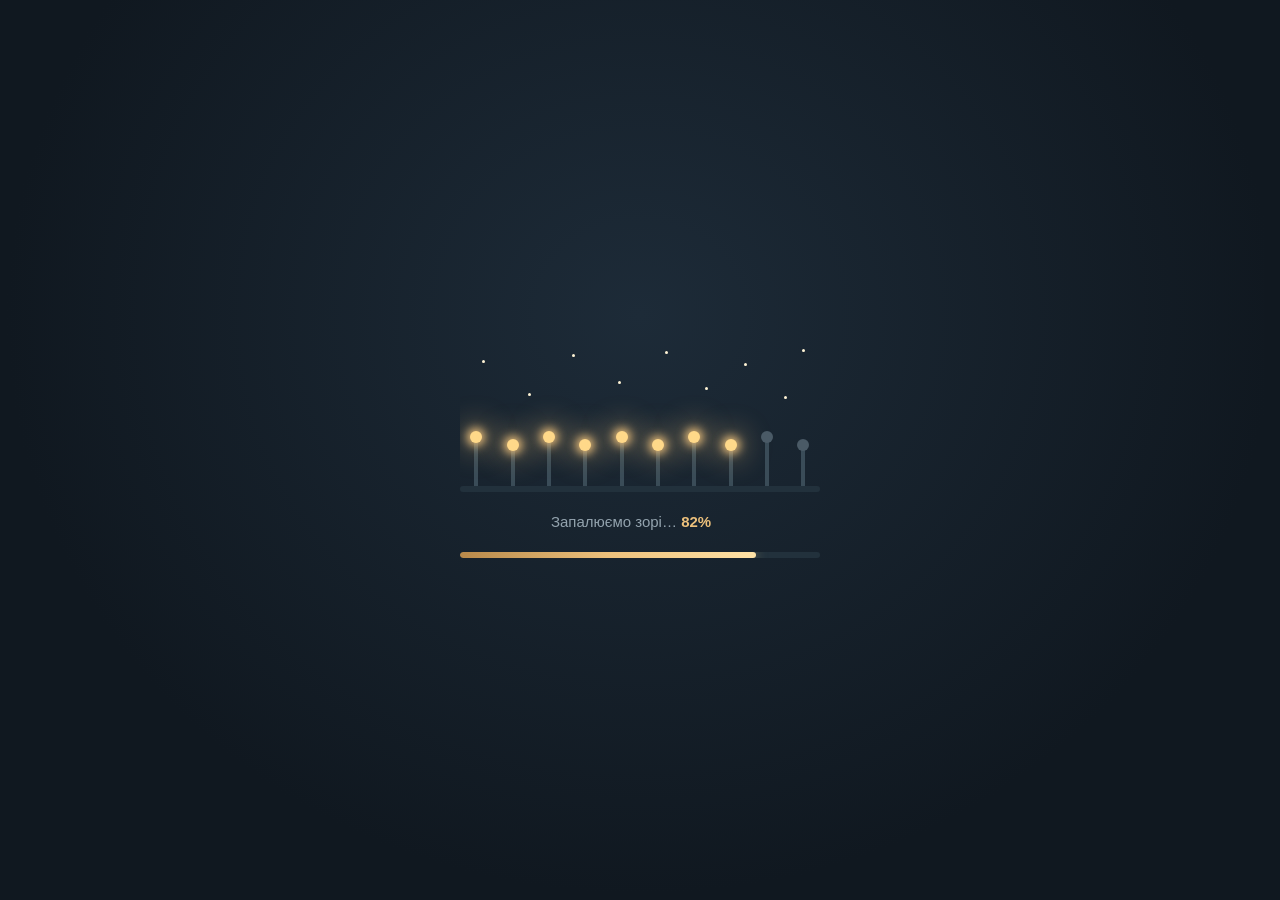
==== index.html @ 2d0e7ed2 "Speed button always works, also with reduced motion Robot steps follow the chosen speed even when th" ====
<!doctype html>
<html lang="uk">
<head>
  <meta charset="utf-8">
  <meta name="viewport" content="width=device-width,initial-scale=1">
  <meta name="theme-color" content="#101820">
  <title>Ліхтарник — запали ніч</title>
  <link rel="icon" href="data:image/svg+xml,%3Csvg xmlns='http://www.w3.org/2000/svg' viewBox='0 0 32 32'%3E%3Cpath fill='%23edc17c' d='M16 2l3.2 10.8L30 16l-10.8 3.2L16 30l-3.2-10.8L2 16l10.8-3.2z'/%3E%3C/svg%3E">
  <!-- Apply the saved day/night theme before anything paints. -->
  <script>try{if(localStorage.getItem('lamplighter-theme')==='light')document.documentElement.setAttribute('data-theme','light')}catch(e){}</script>
  <link rel="stylesheet" href="style.css?v0.7">
  <link rel="stylesheet" href="home.css?v0.7">
  <link rel="stylesheet" href="blocks.css?v0.7">
  <link rel="stylesheet" href="game.css?v0.7">
  <!-- Versioned module URLs so browsers and the CDN never mix old and new modules. Keep the version in sync with the tags above. -->
  <script type="importmap">
  {
    "imports": {
      "./game-hints.js": "./game-hints.js?v0.7",
      "./hint-data.mjs": "./hint-data.mjs?v0.7",
      "./home.js": "./home.js?v0.7",
      "./i18n.mjs": "./i18n.mjs?v0.7",
      "./logic-run.mjs": "./logic-run.mjs?v0.7",
      "./logic-validate.mjs": "./logic-validate.mjs?v0.7",
      "./logic-world.mjs": "./logic-world.mjs?v0.7",
      "./logic.mjs": "./logic.mjs?v0.7",
      "./music.js": "./music.js?v0.7",
      "./program-blocks.js": "./program-blocks.js?v0.7",
      "./program-dnd.js": "./program-dnd.js?v0.7",
      "./program-icons.js": "./program-icons.js?v0.7",
      "./program-python.mjs": "./program-python.mjs?v0.7",
      "./program.js": "./program.js?v0.7",
      "./runner.js": "./runner.js?v0.7",
      "./scene.js": "./scene.js?v0.7"
    }
  }
  </script>
  <!-- Fetch every module at once instead of discovering them one import at a time. -->
  <link rel="modulepreload" href="app.js?v0.7">
  <link rel="modulepreload" href="game-hints.js?v0.7">
  <link rel="modulepreload" href="hint-data.mjs?v0.7">
  <link rel="modulepreload" href="home.js?v0.7">
  <link rel="modulepreload" href="i18n.mjs?v0.7">
  <link rel="modulepreload" href="logic-run.mjs?v0.7">
  <link rel="modulepreload" href="logic-validate.mjs?v0.7">
  <link rel="modulepreload" href="logic-world.mjs?v0.7">
  <link rel="modulepreload" href="logic.mjs?v0.7">
  <link rel="modulepreload" href="music.js?v0.7">
  <link rel="modulepreload" href="program-blocks.js?v0.7">
  <link rel="modulepreload" href="program-dnd.js?v0.7">
  <link rel="modulepreload" href="program-icons.js?v0.7">
  <link rel="modulepreload" href="program-python.mjs?v0.7">
  <link rel="modulepreload" href="program.js?v0.7">
  <link rel="modulepreload" href="runner.js?v0.7">
  <link rel="modulepreload" href="scene.js?v0.7">
  <link rel="modulepreload" href="vendor/three.module.js">
  <link rel="modulepreload" href="vendor/three.core.js">
</head>
<body>
  <header>
    <a class="brand" href="./"><span class="brand-icon">✧</span> ліхтарник</a>
    <span class="header-note">МАЛЕНЬКІ КРОКИ. ТЕПЛЕ СВІТЛО.</span>
    <div class="header-audio">
      <button id="reset-progress" class="quiet btn-reset-progress" aria-label="Скинути прогрес гри" title="Скинути весь прогрес проходження гри"><span class="btn-icon" aria-hidden="true">↺</span> <span class="btn-label">Скинути прогрес</span></button>
      <div id="lang-switcher" class="lang-switcher" role="group" aria-label="Мова / Language">
        <button type="button" id="lang-uk" class="lang-btn active" data-lang="uk" aria-pressed="true" title="Українська мова">UA</button>
        <button type="button" id="lang-en" class="lang-btn" data-lang="en" aria-pressed="false" title="English language">EN</button>
      </div>
      <button id="theme" class="quiet" aria-label="Тема оформлення"><span class="btn-icon" aria-hidden="true">🌙</span> <span class="btn-label">Тема: Ніч</span></button>
      <div id="site-zoom-control" class="site-zoom-control header-zoom-control" role="group" aria-label="Масштаб усього сайту" title="Масштаб сайту">
        <button type="button" id="site-zoom-out" class="site-zoom-btn" aria-label="Зменшити масштаб сайту" title="Зменшити масштаб сайту (−10%)">−</button>
        <span id="site-zoom-val" class="site-zoom-val" title="Клікніть, щоб скинути до 100%">100%</span>
        <button type="button" id="site-zoom-in" class="site-zoom-btn" aria-label="Збільшити масштаб сайту" title="Збільшити масштаб сайту (+10%)">+</button>
        <button type="button" id="site-zoom-reset" class="site-zoom-reset" aria-label="Скинути масштаб" title="Скинути масштаб до 100%" style="display:none">↺</button>
      </div>
      <button id="sound" class="quiet" aria-pressed="true" aria-label="🔊 Звуки: увімк."><span class="btn-icon" aria-hidden="true">🔊</span> <span class="btn-label">Звуки: увімк.</span></button>
      <button id="music" class="quiet" aria-pressed="true" aria-label="♫ Музика: увімк."><span class="btn-icon" aria-hidden="true">♫</span> <span class="btn-label">Музика: увімк.</span></button>
      <button id="fullscreen" class="quiet" aria-label="Повний екран" title="Увімкнути повний екран"><span class="btn-icon" aria-hidden="true">⛶</span> <span class="btn-label">Повний екран</span></button>
    </div>
  </header>

  <main id="app"></main>

  <footer>Ніч чекає на твою програму.</footer>

  <!-- Loading screen: night lights the lamps one by one, day switches them off as the sun rises. -->
  <div id="boot" class="boot" role="progressbar" aria-valuemin="0" aria-valuemax="100" aria-valuenow="0" aria-label="Завантаження">
    <div class="boot-scene" aria-hidden="true">
      <div class="boot-stars"><i></i><i></i><i></i><i></i><i></i><i></i><i></i><i></i><i></i></div>
      <div class="boot-sun"></div>
      <div class="boot-lamps"><i></i><i></i><i></i><i></i><i></i><i></i><i></i><i></i><i></i><i></i></div>
      <div class="boot-ground"></div>
    </div>
    <p class="boot-text"><span class="boot-label">Запалюємо зорі…</span> <b class="boot-percent">0%</b></p>
    <div class="boot-bar" aria-hidden="true"><i></i></div>
    <div class="boot-error" hidden>
      <p class="boot-error-text"></p>
      <button type="button" class="primary boot-retry"></button>
    </div>
  </div>
  <script>
  (function () {
    var boot = document.getElementById('boot');
    var root = document.documentElement;
    var lang = 'uk';
    try { if (localStorage.getItem('lamplighter-lang') === 'en') lang = 'en'; } catch (e) {}
    var day = root.getAttribute('data-theme') === 'light';
    var text = {
      uk: { night: 'Запалюємо зорі…', day: 'Гасимо зайві ліхтарі…', slow: 'Ще трохи, повільний інтернет…',
            error: 'Не вдалося завантажити гру. Онови сторінку.', retry: 'Оновити сторінку' },
      en: { night: 'Lighting the stars…', day: 'Switching off spare lamps…', slow: 'Almost there, slow connection…',
            error: 'The game failed to load. Please reload the page.', retry: 'Reload page' }
    }[lang];
    var label = boot.querySelector('.boot-label');
    var percent = boot.querySelector('.boot-percent');
    var lamps = boot.querySelectorAll('.boot-lamps i');
    label.textContent = day ? text.day : text.night;
    boot.setAttribute('aria-label', label.textContent);

    // Progress = finished files / expected files. The game reports extra level files and the end.
    var expected = 28, loaded = 0, finished = false, failed = false, shown = 0, started = performance.now();
    try {
      new PerformanceObserver(function (list) { loaded += list.getEntries().length; })
        .observe({ type: 'resource', buffered: true });
    } catch (e) {}

    function fail() {
      if (finished || failed) return;
      failed = true;
      boot.classList.add('boot-failed');
      boot.querySelector('.boot-error-text').textContent = text.error;
      var retry = boot.querySelector('.boot-retry');
      retry.textContent = text.retry;
      retry.onclick = function () { location.reload(); };
      boot.querySelector('.boot-error').hidden = false;
    }
    // A broken or stale module throws before the game can report anything (third-party scripts are ignored).
    window.addEventListener('error', function (e) {
      if (!finished && e.filename && e.filename.indexOf(location.origin) === 0) setTimeout(fail, 300);
    });

    function frame() {
      var target = finished ? 100 : Math.min(95, loaded / expected * 100);
      shown += (target - shown) * (finished ? 0.25 : 0.08);
      if (target - shown < 0.5) shown = target;
      var p = Math.round(shown);
      percent.textContent = p + '%';
      boot.setAttribute('aria-valuenow', p);
      boot.style.setProperty('--p', (shown / 100).toFixed(3));
      for (var i = 0; i < lamps.length; i++) lamps[i].classList.toggle('on', shown >= (i + 1) * 10 - 5);
      if (!finished && !failed && performance.now() - started > 12000) label.textContent = text.slow;
      if (failed) return;
      if (finished && shown >= 100) {
        boot.classList.add('boot-done');
        setTimeout(function () { boot.remove(); }, 450);
        return;
      }
      requestAnimationFrame(frame);
    }
    requestAnimationFrame(frame);

    window.lamplighterBoot = {
      expect: function (files) { expected = Math.max(expected, loaded + files); },
      done: function () { if (!failed) finished = true; }
    };
  })();
  </script>
  <script type="module" src="app.js?v0.7"></script>
</body>
</html>
---- style.css ----
:root{font-family:Inter,"Segoe UI",Arial,sans-serif;color:#e9e9df;background:#101820;font-synthesis:none;color-scheme:dark;--muted:#93a3ae;--gold:#edc17c;--line:#2a3843;--panel:#18232d}html{scrollbar-gutter:stable}*{box-sizing:border-box}body{margin:0;min-height:100vh;display:flex;flex-direction:column}button,input,select,textarea{font:inherit}button,a,input,select,textarea{touch-action:manipulation}button{cursor:pointer}a{color:inherit;text-decoration:none}button{color:inherit;border:1px solid var(--line);background:#21303a;padding:11px 15px;border-radius:9px;font-size:13px}button:hover{background:#30414b}button:disabled{opacity:.4;cursor:default}button:focus-visible,a:focus-visible,input:focus-visible,select:focus-visible,textarea:focus-visible{outline:2px solid var(--gold);outline-offset:3px}header{width:100%;max-width:1440px;margin:0 auto;padding:24px 40px;display:flex;align-items:center;gap:24px;box-sizing:border-box}.brand{font-size:24px;font-weight:700;letter-spacing:-1px}.brand-icon{color:var(--gold);font-size:31px;margin-right:7px}.header-note{font-size:9px;letter-spacing:2px;color:var(--muted);margin-left:auto}.quiet{background:transparent;color:var(--muted)}main{flex:1;width:100%;max-width:1360px;margin:14px auto;padding:0 24px;box-sizing:border-box}footer{margin-top:auto;color:#687d8b;text-align:center;font-size:11px;padding:28px}h1,h2,h3,p{margin-top:0}h1{font-size:52px;line-height:1.08;letter-spacing:-2px;font-weight:650}h2{font-size:27px;letter-spacing:-.7px}h3{font-size:18px}p{line-height:1.65;color:var(--muted);font-size:14px}.eyebrow{font-size:10px;letter-spacing:2.5px;color:var(--gold);font-weight:650}.hero{display:grid;grid-template-columns:1fr 1fr;min-height:340px;align-items:center;border:1px solid var(--line);border-radius:20px;overflow:hidden;background:radial-gradient(ellipse at 80% 50%,#26343a,#15212b 65%);margin-bottom:36px}.hero-copy{padding:42px}.hero h1{margin:19px 0}.hero p{max-width:390px;margin:0}.hero-art{height:340px;position:relative}.section-top{display:flex;align-items:center;justify-content:space-between;gap:16px;margin:24px 0 18px}.section-top h2{margin:0}.section-top span{font-size:12px;color:var(--muted)}.level-grid{display:grid;grid-template-columns:repeat(3,1fr);gap:18px}.level-card{background:var(--panel);border:1px solid var(--line);border-radius:15px;overflow:hidden;transition:transform .2s,border-color .2s}.level-card:hover{transform:translateY(-3px);border-color:#a88d63}.card-art{height:145px;display:flex;align-items:center;justify-content:center;background:radial-gradient(ellipse,#31413e,#1b2931);position:relative}.mini-map{display:grid;gap:4px;transform:rotateX(48deg) rotateZ(-38deg);width:105px;height:105px}.mini-cell{background:#51656b;border-radius:2px;border-bottom:3px solid #30434b}.mini-cell.lamp{background:#e6bc72;box-shadow:0 0 15px #e6bc7266}.mini-cell.tree{background:#264d41}.mini-cell.hole{opacity:0}.badge{position:absolute;top:14px;left:16px;font-size:10px;color:#d4bd91;letter-spacing:1px}.completed{position:absolute;right:14px;top:14px;font-size:10px;color:#a3d2ac}.card-body{padding:22px}.card-body h3{margin-bottom:8px}.card-body p{font-size:12px;min-height:40px}.card-bottom{display:flex;justify-content:space-between;align-items:center;color:var(--gold);font-size:12px}.card-bottom span:first-child{color:var(--muted);font-size:10px}.game-top{display:flex;justify-content:space-between;align-items:center;margin:8px 0 20px;gap:12px}.back{color:var(--muted);font-size:13px}.game-layout{display:grid;grid-template-columns:minmax(0,1fr) 350px;gap:18px}.world{border:1px solid var(--line);border-radius:18px;overflow:hidden;background:#14212b;min-width:0;display:flex;flex-direction:column}.world-heading{padding:27px 30px 0}.world-heading h2{margin:10px 0}.world-heading p{margin-bottom:0}.scene{min-height:440px;position:relative;flex:1}.scene canvas,.hero-art canvas{display:block;width:100%;height:100%;position:absolute;inset:0}.world-bottom{display:flex;align-items:center;justify-content:space-between;gap:12px;padding:18px 27px;font-size:12px;color:var(--muted)}.lamp-count{color:var(--gold)}aside,.panel{border:1px solid var(--line);border-radius:18px;background:var(--panel);padding:24px}.section-label{display:flex;justify-content:space-between;align-items:center;font-size:14px;font-weight:600}.help{font-size:11px;margin:8px 0 15px}.palette{display:grid;grid-template-columns:1fr 1fr;gap:7px;margin-bottom:25px}.command{display:flex;align-items:center;gap:8px;padding:10px 9px;text-align:left;background:#23343e;font-size:11px}.command .icon{font-size:20px;color:var(--gold);width:20px;text-align:center}.count{font-size:11px;font-weight:400;color:var(--muted)}.program{min-height:170px;max-height:400px;overflow:auto;border:1px dashed #46535a;border-radius:10px;padding:9px;background:#121d26;margin-top:12px}.program:empty:before,.loop-body:empty:before{content:'Перетягни команду сюди';display:block;text-align:center;font-size:11px;color:#788e9d;padding:35px 4px}.block{border:1px solid #38505a;border-radius:7px;background:#243640;margin:5px 0;padding:7px;font-size:12px}.block-head{display:flex;align-items:center;gap:8px;cursor:grab}.block-head>span:first-child{color:var(--gold);font-size:18px}.block-head .block-remove{margin-left:auto;background:transparent;border:0;padding:0 4px;font-size:18px;color:#9aaeb8}.block select{width:51px;padding:3px}.block.active{border-color:var(--gold);box-shadow:0 0 0 1px var(--gold)}.loop{background:#2f3040;border-color:#57516a}.loop-body{min-height:65px;margin:8px 0 0 10px;padding:4px 6px;border-left:2px solid #9480b2}.loop-body.selected{background:#414151;outline:1px dashed #9480b2}.loop-hint{font-size:10px;color:#b5a7ca;display:block;padding-top:7px;cursor:pointer}.controls{display:flex;gap:8px;margin-top:18px}.primary{background:var(--gold);border-color:var(--gold);color:#292821;font-weight:650}.primary:hover{background:#f6d69d}#run{flex:1}.status{padding:12px 0 0;font-size:12px;min-height:55px;margin:0}.status.error{color:#efa29a}.status.success{color:#b1d9a0}.win{padding:18px;border:1px solid #6e8b5b;border-radius:10px;background:#26372f;margin-top:15px}.win p{color:#c4dab7;margin:0 0 12px}.rules{margin-top:16px;color:var(--muted);font-size:11px;line-height:1.8}.rules summary{cursor:pointer;color:#c6d2d8}.loading{padding:60px;text-align:center}.admin-layout{display:grid;grid-template-columns:300px 1fr;gap:18px}.admin-title{margin-bottom:24px}.admin-title h1{font-size:32px;margin-bottom:8px}.admin-fields{display:flex;flex-direction:column;gap:14px}.field{display:flex;flex-direction:column;gap:7px;font-size:12px;color:#aebbc4}input,select,textarea{background:#111d26;border:1px solid #3a4c58;border-radius:7px;padding:9px;color:#e4e8e7;min-width:0}textarea{resize:vertical;min-height:65px}.two-fields{display:grid;grid-template-columns:1fr 1fr;gap:10px}.check-list{display:grid;gap:9px;margin-top:8px}.check-list label{font-size:12px;color:#c1ccd2;display:flex;align-items:center;gap:8px}input[type=checkbox]{accent-color:#edc17c}.toolbar{display:flex;gap:7px;flex-wrap:wrap;margin-bottom:16px}.toolbar button.selected{border-color:var(--gold);background:#4a4236;color:#ffe1a7}.edit-grid{display:grid;gap:5px;max-width:580px;margin:20px auto;user-select:none;touch-action:none}.edit-cell{padding:0;aspect-ratio:1;min-width:0;border-radius:6px;border:1px solid #566b78;background:#304754;display:flex;flex-direction:column;align-items:center;justify-content:center;gap:2px;font-size:clamp(10px,2vw,18px)}.edit-cell small{font-size:10px;color:#a5b8c3}.edit-cell.hole{background:#101922;border:1px dashed #34424c;color:#52636e}.editor-main{min-width:0}.editor-main .scene{height:490px;min-height:300px}.admin-actions{display:flex;gap:8px;flex-wrap:wrap;margin-top:20px}.notice{font-size:12px;padding:12px 16px;background:#24343f;border-radius:9px;color:#bed0dc;margin-bottom:20px}.dirty{color:var(--gold);font-size:11px}.editor-legend{font-size:11px;line-height:1.8;color:var(--muted)}[hidden]{display:none!important}@media(min-width:1500px){.scene{min-height:540px}}@media(max-width:1000px){.game-layout{grid-template-columns:minmax(0,1fr) 310px}.hero h1{font-size:42px}.level-grid{grid-template-columns:repeat(2,1fr)}.header-note{display:none}}@media(max-width:740px){header{padding:20px;gap:10px}.brand{font-size:20px}main{padding:0 14px}.hero{grid-template-columns:1fr}.hero-copy{padding:28px}.hero h1{font-size:38px}.hero-art{height:240px}.game-layout,.admin-layout{grid-template-columns:1fr}.scene{min-height:340px}.world-heading{padding:22px 22px 0}.level-grid{grid-template-columns:1fr 1fr;gap:10px}.card-body{padding:15px}.card-art{height:125px}.card-body h3{font-size:16px}.card-body p{min-height:65px}.admin-layout>.panel{order:0}.program{max-height:none}.game-top{flex-wrap:wrap}.editor-main .scene{height:340px}.header-note{display:none}}@media(prefers-reduced-motion:reduce){*{scroll-behavior:auto!important;transition:none!important}}

/* Game: scene above a horizontal command workbench. */
.game-layout{grid-template-columns:minmax(0,1fr);gap:16px}.game-layout .world-heading{padding:20px 26px 0}.game-layout .world-heading h2{margin:7px 0}.game-layout .scene{min-height:280px;height:clamp(280px,38vh,430px);flex:none}.game-layout .world-bottom{padding:12px 26px}.program-panel{min-width:0;padding:22px 26px}.program-panel .palette{display:flex;gap:9px;overflow-x:auto;padding:3px 2px 12px;margin:0 0 15px}.program-panel .command{flex:0 0 auto;padding:12px 15px;gap:10px;min-height:48px;cursor:grab;font-size:12px;border-color:#3b505c;border-bottom-width:3px}.program-panel .command:active{cursor:grabbing}.command-grip{color:#718996;font-size:17px;margin-left:8px}.program-panel .program{display:flex;flex-wrap:wrap;align-content:flex-start;align-items:flex-start;gap:10px;padding:16px;min-height:125px;max-height:none;overflow:visible;border:1px dashed #4b6371;background:linear-gradient(135deg,#111e28,#16242d);transition:border-color .15s,background .15s}.program-panel .program:empty:before{content:'＋ Перетягни сюди першу команду';width:100%;padding:31px 5px;color:#819bab;font-size:12px}.program-panel .block{flex:0 0 auto;margin:0;min-width:145px;max-width:100%;padding:11px;border-radius:9px;box-shadow:0 3px 0 #0d1921;border-color:#415d6a}.program-panel .block-head{gap:10px;min-height:25px;white-space:nowrap}.block-number{font-size:9px;color:#829aa6;margin-left:6px}.program-panel .block-head .block-remove{margin-left:auto;width:20px}.program-panel .loop{min-width:100%;width:fit-content;max-width:none;flex:0 1 auto;padding:12px;background:#292d3d;border-color:#655d82}.program-panel .loop>.block-head{gap:9px}.program-panel .loop>.block-head select{margin-left:auto}.program-panel .loop-body{display:flex;flex-wrap:wrap;align-items:flex-start;align-content:flex-start;gap:8px;margin:10px 0 0;padding:12px;min-height:84px;min-width:calc(100% - 10px);width:fit-content;max-width:none;border:1px dashed #70628c;border-radius:8px;background:#171f2d}.program-panel .loop-body:empty:before{width:100%;padding:19px 10px;content:'＋ Команди всередині циклу';color:#aaa0bd}.program-panel .loop-body .block{min-width:130px;font-size:11px;padding:8px}.program-panel .loop-hint{padding:8px 0 0;font-size:10px;border:0}.program-panel .controls{justify-content:flex-end;margin-top:12px}.program-panel #run{flex:0 1 180px}.program-panel .status{min-height:36px}.program-panel .rules{margin-top:8px}.drag-source{opacity:.35!important}.program.receiving{border-color:#cba46a;background:#1e2c31}.program.receiving::after,.program.receiving:not(:empty)::after{display:none!important}.program-panel .drop-target{border-color:#f0c77e;box-shadow:inset 0 0 0 1px #edc17c33}.insertion-preview{display:flex;flex:0 0 auto;align-items:center;gap:10px;min-width:165px;max-width:100%;min-height:42px;height:42px;padding:9px 13px;background:#edc17c18;border:2px dashed #edc17c;border-radius:9px;color:#f4d49f;pointer-events:none;box-shadow:0 0 18px #edc17c0c;font-size:12px;box-sizing:border-box}.insertion-preview small{display:block;font-size:9px;color:#bfa77f;margin-top:3px}.preview-icon{font-size:22px}.insertion-preview.loop-preview{min-width:250px;min-height:42px;height:42px;border-color:#b4a1d8;background:#b4a1d818;color:#d3c3f0}.program-panel .block.active{border-color:var(--gold);box-shadow:0 0 0 2px #edc17c55,0 3px 0 #0d1921}@media(max-width:740px){.program-panel{padding:17px}.program-panel .palette{margin-bottom:12px}.program-panel .command{padding:10px;font-size:11px}.program-panel .program{padding:11px;gap:8px}.program-panel .block{min-width:125px;font-size:11px;padding:8px}.program-panel .block-head{gap:6px}.program-panel .loop{min-width:0;width:100%}.program-panel .loop-body{min-width:0;width:100%;padding:8px}.game-layout .scene{min-height:260px;height:300px}.game-layout .world-bottom{font-size:10px;gap:8px}.program-panel .insertion-preview{min-width:135px}.program-panel .loop-body .block{min-width:0}.program-panel .controls{justify-content:stretch}.program-panel #run{flex:1}}
.program-panel .command,.program-panel .block-head{touch-action:none;user-select:none}.drag-floating{position:fixed;top:0;left:0;z-index:1000;display:flex;align-items:center;gap:10px;padding:13px 17px;border-radius:10px;background:#314651;border:1px solid #f0cb83;color:#fff0cf;box-shadow:0 10px 30px #0007;pointer-events:none;font-size:12px;will-change:transform}.drag-floating>span{font-size:22px;color:#edc17c}.drag-floating.invalid{opacity:.55}.program-panel .command:disabled{cursor:default}

/* Light Theme support */
html[data-theme="light"], [data-theme="light"] {
  color-scheme: light;
  background: #f8f9fa;
  --muted: #596a77;
  --gold: #df9825;
  --line: #e2e6ea;
  --panel: #ffffff;
}

[data-theme="light"] body {
  background: #f8f9fa;
  color: #172633;
}

[data-theme="light"] footer {
  color: #7b8e9d;
  background: transparent;
}
footer {
  display: flex;
  flex-direction: column;
  align-items: center;
  gap: 4px;
}
.footer-quote {
  font-size: 11.5px;
}
.footer-developer {
  font-size: 11px;
  color: #8da5b6;
  font-weight: 550;
  letter-spacing: 0.2px;
}
[data-theme="light"] .footer-developer {
  color: #4a6374;
}

[data-theme="light"] button {
  background: #ffffff;
  border-color: #e6decb;
  color: #1a2d3b;
}

[data-theme="light"] button:hover {
  background: #fdf8ed;
}

[data-theme="light"] button.quiet {
  background: transparent;
  color: #596a77;
}

[data-theme="light"] button.quiet:hover {
  background: rgba(223, 152, 37, 0.08);
  color: #172633;
}

[data-theme="light"] .hero {
  background: linear-gradient(135deg, #fffdf9 0%, #fef6e4 100%);
  border-color: #ecdcb9;
  box-shadow: 0 8px 30px rgba(180, 130, 40, 0.06);
}

[data-theme="light"] .level-card {
  background: #ffffff;
  border-color: #ece3d0;
  box-shadow: 0 4px 18px rgba(180, 130, 40, 0.05);
}

[data-theme="light"] .level-card:hover {
  border-color: #df9825;
}

[data-theme="light"] .card-art {
  background: radial-gradient(ellipse at 50% 35%, #fffef9, #fdf3d7);
}

[data-theme="light"] .world {
  background: #f7f4ec;
  border-color: #e8decb;
  box-shadow: 0 8px 30px rgba(180, 130, 40, 0.05);
}

[data-theme="light"] .scene {
  background: #f7f4ec;
}

[data-theme="light"] .world-bottom {
  color: #1c3547;
  background: transparent;
}

[data-theme="light"] aside,
[data-theme="light"] .panel {
  background: #ffffff;
  border-color: #ece3d0;
  box-shadow: 0 8px 30px rgba(180, 130, 40, 0.05);
}

[data-theme="light"] .program-panel .program {
  background: #fcfaf5;
  border: 1.5px solid #e6decb;
  border-radius: 12px;
}

[data-theme="light"] .program-panel .program:empty:before {
  color: #6d8697;
}

[data-theme="light"] .program-panel .command {
  background: #ffffff;
  border-color: #dce0e5;
  color: #182d3c;
}

[data-theme="light"] .program-panel .command:hover {
  background: #f3f5f7;
}

[data-theme="light"] .program-panel .block {
  background: #ffffff;
  border-color: #dce0e5;
  box-shadow: 0 2px 0 #dce0e5;
  color: #172633;
}

[data-theme="light"] .program-panel .loop {
  background: #faf8fd;
  border-color: #d2c8e3;
}

[data-theme="light"] .program-panel .loop-body {
  background: #ffffff;
  border-color: #d2c8e3;
}

[data-theme="light"] .program-panel .loop-body:empty:before {
  color: #8c7fa6;
}

[data-theme="light"] .status {
  color: #1e293b;
  font-size: 13px;
}

[data-theme="light"] .status.success {
  color: #15803d;
  font-weight: 700;
}

[data-theme="light"] .status.error {
  color: #dc2626;
  font-weight: 700;
}

[data-theme="light"] .win {
  background: transparent;
  border: none;
  box-shadow: none;
  padding: 0;
}

[data-theme="light"] .program.receiving {
  background: #fffbeb;
  border-color: #f59e0b;
}

[data-theme="light"] .drag-floating {
  background: #ffffff;
  border: 1.5px solid #d97706;
  color: #1e293b;
  box-shadow: 0 10px 25px rgba(0, 0, 0, 0.12);
}

[data-theme="light"] .drag-floating>span {
  color: #d97706;
}

[data-theme="light"] input,
[data-theme="light"] select,
[data-theme="light"] textarea {
  background: #ffffff;
  border-color: #dce0e5;
  color: #172733;
}

[data-theme="light"] .function-card {
  background: #ffffff;
  border-color: #dce0e5;
  box-shadow: 0 2px 8px rgba(0, 0, 0, 0.04);
}

[data-theme="light"] .function-card>input {
  background: #f8fafc;
  border-color: #cbd5e1;
  color: #1e293b;
}

/* Difficulty stars */
.difficulty-stars {
  display: inline-flex;
  align-items: center;
  gap: 1.5px;
  font-size: 13px;
  line-height: 1;
  user-select: none;
  cursor: help;
  vertical-align: middle;
  transition: transform 0.15s ease;
}
.difficulty-stars:hover {
  transform: scale(1.08);
}
.diff-star {
  display: inline-block;
  font-style: normal;
  line-height: 1;
}
.diff-star.filled {
  text-shadow: 0 0 5px currentColor;
}
.diff-star.empty {
  color: #405260;
  opacity: 0.45;
}
[data-theme="light"] .diff-star.empty {
  color: #abbac7;
  opacity: 0.6;
}

html[lang="en"] .program:empty:before,
html[lang="en"] .loop-body:empty:before {
  content: 'Drag command here';
}
html[lang="en"] .program-panel .program:empty:before {
  content: '＋ Drag first command here';
}
html[lang="en"] .program-panel .loop-body:empty:before {
  content: '＋ Commands inside loop';
}

/* ==========================================================================
   Theme Switch Shimmering Background Effect (2 seconds)
   ========================================================================== */
body {
  position: relative;
  background-color: #101820;
  transition: background-color 2s cubic-bezier(0.4, 0, 0.2, 1);
}

[data-theme="light"] body,
body.theme-shimmer.theme-shimmer-to-light {
  background-color: #f8f9fa;
}

body.theme-shimmer.theme-shimmer-to-dark {
  background-color: #101820;
}

header,
main,
footer {
  position: relative;
  z-index: 1;
}

.level-card,
.card-art,
.hero,
aside,
.panel,
.world,
.program-panel,
.program,
.block,
.loop,
.loop-body,
.command,
button,
input,
select,
textarea,
summary {
  transition: background-color 0.7s cubic-bezier(0.2, 0.8, 0.2, 1),
              background 0.7s cubic-bezier(0.2, 0.8, 0.2, 1),
              border-color 0.7s cubic-bezier(0.2, 0.8, 0.2, 1),
              box-shadow 0.7s cubic-bezier(0.2, 0.8, 0.2, 1);
}

.scene canvas,
.hero-art canvas {
  transition: opacity 0.7s cubic-bezier(0.2, 0.8, 0.2, 1);
}

/* During theme transition fade-out: blocks and surfaces become transparent to let background sunrise/nightfall shine through */
body.theme-shimmer .level-card,
body.theme-shimmer .card-art,
body.theme-shimmer .hero,
body.theme-shimmer aside,
body.theme-shimmer .panel,
body.theme-shimmer .world,
body.theme-shimmer .program-panel,
body.theme-shimmer .game-top-bar,
body.theme-shimmer .game-help-card {
  pointer-events: none !important;
}

body.theme-shimmer:not(.theme-fade-in) .level-card,
body.theme-shimmer:not(.theme-fade-in) .card-art,
body.theme-shimmer:not(.theme-fade-in) .hero,
body.theme-shimmer:not(.theme-fade-in) aside,
body.theme-shimmer:not(.theme-fade-in) .panel,
body.theme-shimmer:not(.theme-fade-in) .world,
body.theme-shimmer:not(.theme-fade-in) .program-panel,
body.theme-shimmer:not(.theme-fade-in) .game-top-bar,
body.theme-shimmer:not(.theme-fade-in) .game-help-card {
  background: transparent !important;
  background-color: transparent !important;
  box-shadow: none !important;
}

/* Phase 1 (0ms - 950ms): #app smoothly fades out to completely transparent (opacity 0) */
body.theme-shimmer.theme-fade-out #app {
  animation: themeFadePhaseOut 0.95s cubic-bezier(0.4, 0, 0.2, 1) forwards !important;
  will-change: opacity, transform;
  pointer-events: none !important;
}

/* Phase 2 (950ms - 2000ms): At midpoint, new theme elements mount at opacity 0 and smoothly fade into view */
body.theme-shimmer.theme-fade-in #app {
  animation: themeFadePhaseIn 1.05s cubic-bezier(0.22, 1, 0.36, 1) forwards !important;
  will-change: opacity, transform;
  pointer-events: none !important;
}

/* Fallback 2s envelope if classes without phases are toggled */
body.theme-shimmer:not(.theme-fade-out):not(.theme-fade-in) #app {
  animation: themeBlocksFade 2s cubic-bezier(0.4, 0, 0.2, 1) forwards !important;
  will-change: opacity, transform;
}

@keyframes themeFadePhaseOut {
  0% {
    opacity: 1;
    transform: translateY(0) scale(1);
  }
  85% {
    opacity: 0;
    transform: translateY(3px) scale(0.994);
  }
  100% {
    opacity: 0;
    transform: translateY(3px) scale(0.994);
  }
}

@keyframes themeFadePhaseIn {
  0% {
    opacity: 0;
    transform: translateY(-3px) scale(0.994);
  }
  12% {
    opacity: 0;
    transform: translateY(-3px) scale(0.994);
  }
  100% {
    opacity: 1;
    transform: translateY(0) scale(1);
  }
}

/* Gradual fade to transparent at midpoint (~1s), then fade back to opaque with new colors */
@keyframes themeBlocksFade {
  0% {
    opacity: 1;
    transform: translateY(0) scale(1);
  }
  44% {
    opacity: 0;
    transform: translateY(3px) scale(0.994);
  }
  56% {
    opacity: 0;
    transform: translateY(-3px) scale(0.994);
  }
  100% {
    opacity: 1;
    transform: translateY(0) scale(1);
  }
}

@keyframes themeCanvasFade {
  0% {
    opacity: 1;
  }
  44% {
    opacity: 0;
  }
  56% {
    opacity: 0;
  }
  100% {
    opacity: 1;
  }
}

/* Directional shimmer overlay on the background (2 seconds transition) */
body::before {
  content: '';
  position: fixed;
  inset: 0;
  pointer-events: none;
  z-index: 0;
  opacity: 0;
  background-size: 100% 300%;
  will-change: opacity, background-position;
}

/* When switching to light theme (Day): sunrise rises from bottom to top (знизу вверх — сонце сходить) */
html[data-theme="light"] body.theme-shimmer:not(.theme-shimmer-to-dark)::before,
body.theme-shimmer.theme-shimmer-to-light::before {
  background-image: linear-gradient(
    180deg,
    #101820 0%,
    #172635 15%,
    #2a3b4c 30%,
    #edc17c 50%,
    #ffd580 65%,
    #fef3c7 80%,
    #f8f9fa 100%
  );
  animation: themeSunriseRise 2s cubic-bezier(0.4, 0, 0.2, 1) forwards;
}

/* When switching to dark theme (Night): night falls from top to bottom (зверху вниз — ніч опускається) */
html:not([data-theme="light"]) body.theme-shimmer:not(.theme-shimmer-to-light)::before,
body.theme-shimmer.theme-shimmer-to-dark::before {
  background-image: linear-gradient(
    180deg,
    #101820 0%,
    #172635 20%,
    #2a3b4c 35%,
    #edc17c 50%,
    #ffd580 65%,
    #fef3c7 80%,
    #f8f9fa 100%
  );
  animation: themeNightfallDescend 2s cubic-bezier(0.4, 0, 0.2, 1) forwards;
}

/* Sunrise: Bottom to Top (сонце сходить над горизонтом) */
@keyframes themeSunriseRise {
  0% {
    opacity: 0;
    background-position: 50% 0%;
  }
  18% {
    opacity: 0.92;
  }
  72% {
    opacity: 0.92;
    background-position: 50% 88%;
  }
  100% {
    opacity: 0;
    background-position: 50% 100%;
  }
}

/* Nightfall: Top to Bottom (ніч опускається з неба донизу) */
@keyframes themeNightfallDescend {
  0% {
    opacity: 0;
    background-position: 50% 100%;
  }
  18% {
    opacity: 0.92;
  }
  72% {
    opacity: 0.92;
    background-position: 50% 12%;
  }
  100% {
    opacity: 0;
    background-position: 50% 0%;
  }
}

/* Directional vertical aliases */
@keyframes themeShimmerBottomToTop {
  0% {
    opacity: 0.95;
    background-position: 50% 0%;
  }
  75% {
    opacity: 0.95;
    background-position: 50% 85%;
  }
  90% {
    opacity: 0.85;
    background-position: 50% 100%;
  }
  100% {
    opacity: 0;
    background-position: 50% 100%;
  }
}

@keyframes themeShimmerTopToBottom {
  0% {
    opacity: 0.95;
    background-position: 50% 100%;
  }
  75% {
    opacity: 0.95;
    background-position: 50% 15%;
  }
  90% {
    opacity: 0.85;
    background-position: 50% 0%;
  }
  100% {
    opacity: 0;
    background-position: 50% 0%;
  }
}

/* Fallback / simplified keyframe alias for backwards compatibility */
body.theme-shimmer:not(.theme-shimmer-to-light):not(.theme-shimmer-to-dark)::before {
  animation: themeShimmerSimple 2s ease-in-out forwards;
}

@keyframes themeShimmerSimple {
  0% {
    opacity: 0.95;
    background-position: 50% 100%;
  }
  100% {
    opacity: 0;
    background-position: 50% 0%;
  }
}

@media (prefers-reduced-motion: reduce) {
  body.theme-shimmer::before {
    animation: none !important;
    display: none !important;
  }
}
---- home.css ----
.hero {
  display: block;
  min-height: 0;
}

.hero-copy {
  padding: 52px;
  text-align: center;
}

.hero-copy p {
  margin-right: auto;
  margin-left: auto;
}

.home-level-grid {
  grid-template-columns: repeat(5, minmax(0, 1fr));
}

.home-level-grid .card-art {
  flex-direction: column;
  gap: 8px;
}

.home-level-grid .card-body {
  text-align: center;
}

/* Cards in a row stretch to the same height; keep the stats row pinned to the bottom. */
.home-level-grid .level-card {
  display: flex;
  flex-direction: column;
}

.home-level-grid .card-body {
  flex: 1;
  display: flex;
  flex-direction: column;
}

.card-footer {
  display: flex;
  justify-content: space-between;
  align-items: center;
  flex-wrap: wrap;
  gap: 6px;
  margin-top: auto;
  padding-top: 8px;
}

/* In narrow cards the stars drop to their own line instead of squeezing the limit. */
.card-footer > * {
  flex-shrink: 0;
  white-space: nowrap;
}

.card-footer > :last-child {
  margin-left: auto;
}

.level-number {
  color: var(--gold);
  font-size: 48px;
  font-weight: 650;
  letter-spacing: 2px;
  line-height: 1;
}

.level-name {
  font-size: 16px;
  font-weight: 600;
  text-align: center;
}

@media (max-width: 740px) {
  .hero-copy {
    padding: 28px;
  }

  .home-level-grid {
    grid-template-columns: repeat(2, minmax(0, 1fr));
  }
}

@media (max-width: 480px) {
  .home-level-grid {
    grid-template-columns: 1fr;
  }
}

/* Completed level card styling */
.level-card.completed-card {
  border-color: #10b981;
  background: linear-gradient(180deg, #132720 0%, #0f1c17 100%);
  box-shadow: 0 4px 22px rgba(16, 185, 129, 0.18);
}

.level-card.completed-card:hover {
  border-color: #34d399;
  transform: translateY(-4px);
  box-shadow: 0 8px 30px rgba(16, 185, 129, 0.32);
}

.level-card.completed-card .card-art {
  background: radial-gradient(ellipse at 50% 35%, #1b4536, #10241d);
}

.level-card.completed-card .level-number {
  color: #34d399;
  text-shadow: 0 0 24px rgba(52, 211, 153, 0.45);
}

.level-card.completed-card .level-name {
  color: #f0fdf4;
}

.completed-badge {
  position: absolute;
  top: 12px;
  right: 12px;
  display: inline-flex;
  align-items: center;
  gap: 5px;
  font-size: 11px;
  font-weight: 700;
  letter-spacing: 0.3px;
  padding: 3px 10px;
  border-radius: 999px;
  background: linear-gradient(135deg, rgba(16, 185, 129, 0.28), rgba(5, 150, 105, 0.42));
  border: 1px solid rgba(52, 211, 153, 0.6);
  color: #a7f3d0;
  box-shadow: 0 2px 10px rgba(16, 185, 129, 0.25);
}

.completed-badge .badge-icon {
  font-weight: 900;
  font-size: 12px;
}

button.completed-badge.local-complete-toggle {
  cursor: pointer;
  z-index: 4;
  transition: transform 0.15s ease, background 0.15s ease, border-color 0.15s ease, color 0.15s ease, box-shadow 0.15s ease;
}

button.completed-badge.local-complete-toggle.is-undone {
  background: rgba(15, 25, 34, 0.72);
  border: 1px dashed rgba(141, 164, 179, 0.45);
  color: #9fb5c4;
  box-shadow: none;
  opacity: 0.78;
}

.level-card:hover button.completed-badge.local-complete-toggle.is-undone,
button.completed-badge.local-complete-toggle.is-undone:hover {
  opacity: 1;
}

button.completed-badge.local-complete-toggle.is-undone:hover {
  background: rgba(16, 185, 129, 0.24);
  border: 1px solid rgba(52, 211, 153, 0.7);
  color: #d1fae5;
  transform: scale(1.04);
  box-shadow: 0 2px 10px rgba(16, 185, 129, 0.25);
}

button.completed-badge.local-complete-toggle.is-done:hover {
  background: linear-gradient(135deg, rgba(239, 68, 68, 0.28), rgba(185, 28, 28, 0.4));
  border-color: rgba(248, 113, 113, 0.7);
  color: #fecaca;
  transform: scale(1.04);
}

/* Locked category - simple, quiet, all-gray, no theme names */
.category-section.locked {
  background: #141b21;
  border: 1px solid #23313d;
  border-radius: 12px;
  padding: 14px 20px;
  box-shadow: none;
  opacity: 0.75;
}

.category-locked-simple {
  display: flex;
  align-items: center;
  justify-content: center;
  gap: 8px;
  color: #6d8091;
  font-size: 13px;
  font-weight: 500;
  letter-spacing: 0.2px;
  user-select: none;
  text-align: center;
  flex-wrap: wrap;
}

.category-locked-simple .locked-icon {
  font-size: 14px;
  filter: grayscale(1) opacity(0.55);
}

.category-locked-simple .locked-divider {
  opacity: 0.45;
}

.category-locked-simple .locked-hint {
  color: #5d7080;
  font-size: 12.5px;
}

/* Category module section */
.categories-container {
  display: flex;
  flex-direction: column;
  gap: 36px;
  margin-bottom: 50px;
}

.category-section {
  background: transparent;
  border: none;
  border-radius: 0;
  padding: 0;
  box-shadow: none;
}

.category-details {
  width: 100%;
  border: none;
}

summary.category-header {
  list-style: none;
  cursor: pointer;
  user-select: none;
  display: flex;
  justify-content: center;
  align-items: center;
  flex-wrap: wrap;
  gap: 14px;
  text-align: center;
  width: 100%;
  margin-bottom: 24px;
  padding: 6px 14px;
  border-radius: 12px;
  transition: background-color 0.18s ease;
}

summary.category-header::-webkit-details-marker {
  display: none;
}

summary.category-header:hover {
  background: rgba(255, 255, 255, 0.03);
}

summary.category-header:focus-visible {
  outline: 2px solid #edc17c;
  outline-offset: 4px;
}

.category-header-main {
  display: inline-flex;
  align-items: center;
  justify-content: center;
  gap: 10px;
  flex-wrap: wrap;
}

.category-caret {
  display: inline-flex;
  align-items: center;
  justify-content: center;
  font-size: 14px;
  color: #8da4b3;
  transition: transform 0.22s ease, color 0.2s ease;
  transform: rotate(0deg);
}

.category-details:not([open]) .category-caret {
  transform: rotate(-90deg);
}

.category-section.is-completed .category-caret {
  color: #34d399;
}

.category-completed-badge {
  display: inline-flex;
  align-items: center;
  gap: 5px;
  font-size: 11px;
  font-weight: 600;
  letter-spacing: 0.3px;
  padding: 3px 11px;
  border-radius: 999px;
  background: rgba(16, 185, 129, 0.16);
  border: 1px solid rgba(52, 211, 153, 0.45);
  color: #6ee7b7;
  text-transform: none;
  box-shadow: 0 0 10px rgba(16, 185, 129, 0.12);
  vertical-align: middle;
}

.category-completed-badge .badge-icon {
  font-size: 11px;
  font-weight: 800;
}

.category-section.is-completed .category-details:not([open]) summary.category-header {
  margin-bottom: 0;
  background: rgba(20, 27, 33, 0.6);
  border: 1px solid rgba(52, 211, 153, 0.25);
  padding: 12px 20px;
}

.category-section.is-completed .category-details:not([open]) summary.category-header:hover {
  background: rgba(20, 27, 33, 0.85);
  border-color: rgba(52, 211, 153, 0.45);
}

.btn-local-cat-toggle,
.btn-local-unlock-cat {
  display: inline-flex;
  align-items: center;
  gap: 5px;
  font-size: 11.5px;
  font-weight: 600;
  padding: 5px 12px;
  border-radius: 999px;
  background: rgba(22, 35, 45, 0.85);
  border: 1px dashed rgba(141, 164, 179, 0.45);
  color: #a8c0cf;
  cursor: pointer;
  transition: all 0.15s ease;
}

.btn-local-cat-toggle:hover,
.btn-local-unlock-cat:hover {
  background: rgba(16, 185, 129, 0.2);
  border: 1px solid rgba(52, 211, 153, 0.65);
  color: #a7f3d0;
  transform: translateY(-1px);
}

.btn-local-cat-toggle.is-all-done {
  background: rgba(16, 185, 129, 0.18);
  border: 1px solid rgba(52, 211, 153, 0.5);
  color: #86efac;
}

.btn-local-cat-toggle.is-all-done:hover {
  background: rgba(239, 68, 68, 0.2);
  border-color: rgba(248, 113, 113, 0.6);
  color: #fecaca;
}

.category-title,
.category-header h2 {
  margin: 0;
  font-size: 24px;
  font-weight: 700;
  letter-spacing: 2px;
  text-transform: uppercase;
  color: #dbe4ec;
  line-height: 1.3;
  text-align: center;
}

.card-limit {
  display: inline-block;
  margin-top: 8px;
  font-size: 10px;
  color: #8da4b3;
  background: #16232c;
  border: 1px solid #2c3e4c;
  padding: 2px 7px;
  border-radius: 5px;
}

.card-body .difficulty-stars {
  font-size: 11px;
  gap: 1.5px;
  flex-shrink: 0;
}

.header-audio {
  display: flex;
  align-items: center;
  gap: 8px;
  margin-left: auto;
  flex-shrink: 0;
}

.header-audio button {
  white-space: nowrap;
  font-size: 12px;
  padding: 8px 12px;
  border-radius: 8px;
  display: inline-flex;
  align-items: center;
  /* Flex drops the space between the icon and label spans, so the gap restores it. */
  gap: 0.35em;
  justify-content: center;
  text-align: center;
  box-sizing: border-box;
  transition: background-color 0.15s ease, border-color 0.15s ease, color 0.15s ease;
}

#theme {
  min-width: 118px;
}

#sound {
  min-width: 124px;
}

#music {
  min-width: 124px;
}

#fullscreen {
  min-width: 124px;
}

.lang-switcher {
  display: inline-flex;
  align-items: center;
  gap: 2px;
  padding: 3px;
  border-radius: 9px;
  background: rgba(22, 35, 45, 0.85);
  border: 1px solid var(--line, #2a3843);
  box-sizing: border-box;
  min-height: 38px;
}

.lang-switcher .lang-btn {
  display: inline-flex;
  align-items: center;
  justify-content: center;
  min-width: 34px;
  height: 30px;
  padding: 0 9px;
  border-radius: 6px;
  border: 1px solid transparent;
  background: transparent;
  color: #8fa6b5;
  font-size: 11.5px;
  font-weight: 700;
  letter-spacing: 0.5px;
  cursor: pointer;
  transition: all 0.16s ease;
}

.lang-switcher .lang-btn:hover {
  color: #e6eef4;
  background: rgba(255, 255, 255, 0.06);
}

.lang-switcher .lang-btn.active {
  background: linear-gradient(135deg, rgba(237, 193, 124, 0.24), rgba(223, 152, 37, 0.36));
  border-color: rgba(237, 193, 124, 0.65);
  color: #ffe7bd;
  box-shadow: 0 2px 8px rgba(237, 193, 124, 0.2);
}

.header-zoom-control {
  display: inline-flex;
  align-items: center;
  gap: 4px;
  padding: 4px 8px;
  border-radius: 9px;
  background: rgba(22, 35, 45, 0.7);
  border: 1px solid var(--line, #2a3843);
  box-sizing: border-box;
  min-height: 38px;
}

.header-zoom-control .site-zoom-btn {
  display: inline-flex;
  align-items: center;
  justify-content: center;
  width: 24px;
  height: 24px;
  min-width: 24px;
  padding: 0;
  border-radius: 6px;
  background: #1e2c36;
  border: 1px solid #334a5a;
  color: #c9dbe7;
  font-size: 14px;
  font-weight: 700;
  line-height: 1;
  cursor: pointer;
  transition: all 0.15s ease;
}

.header-zoom-control .site-zoom-btn:hover {
  background: #283c4b;
  border-color: var(--gold, #edc17c);
  color: #fff;
}

.header-zoom-control .site-zoom-btn:active {
  transform: scale(0.92);
}

.header-zoom-control .site-zoom-val {
  font-size: 12px;
  font-weight: 600;
  color: #a4bac9;
  min-width: 38px;
  text-align: center;
  user-select: none;
  cursor: pointer;
  padding: 2px 4px;
  border-radius: 4px;
  transition: color 0.15s ease, background 0.15s ease;
}

.header-zoom-control .site-zoom-val:hover {
  color: #ffffff;
  background: rgba(255, 255, 255, 0.08);
}

.header-zoom-control .site-zoom-val.is-custom {
  color: var(--gold, #edc17c);
  font-weight: 700;
}

.header-zoom-control .site-zoom-reset {
  display: inline-flex;
  align-items: center;
  justify-content: center;
  width: 22px;
  height: 22px;
  min-width: 22px;
  padding: 0;
  border-radius: 5px;
  background: rgba(237, 193, 124, 0.12);
  border: 1px solid rgba(237, 193, 124, 0.35);
  color: #f5d49a;
  font-size: 12px;
  cursor: pointer;
  transition: all 0.15s ease;
}

.header-zoom-control .site-zoom-reset:hover {
  background: rgba(237, 193, 124, 0.25);
  border-color: var(--gold, #edc17c);
  color: #fff;
}

#reset-progress {
  min-width: 132px;
  color: #d18282;
  border-color: #4a2d2d;
}

#reset-progress:hover {
  background: #391e23;
  border-color: #ef4444;
  color: #fca5a5;
}

.header-audio button:hover {
  background: #243542;
  color: #fff;
}

@media (max-width: 740px) {
  .header-audio {
    gap: 6px;
  }
  .header-audio button {
    font-size: 11px;
    padding: 6px 8px;
  }
  #theme {
    min-width: 104px;
  }
  #sound {
    min-width: 108px;
  }
  #music {
    min-width: 108px;
  }
  #fullscreen {
    min-width: 108px;
  }
}

/* Light Theme completed cards & locked sections */
[data-theme="light"] .level-card.completed-card {
  border-color: #10b981;
  background: linear-gradient(180deg, #ffffff 0%, #f0fdf4 100%);
  box-shadow: 0 4px 20px rgba(16, 185, 129, 0.15);
}

[data-theme="light"] .level-card.completed-card:hover {
  border-color: #059669;
  box-shadow: 0 8px 30px rgba(16, 185, 129, 0.24);
}

[data-theme="light"] .level-card.completed-card .card-art {
  background: radial-gradient(ellipse at 50% 35%, #ecfdf5, #d1fae5);
}

[data-theme="light"] .level-card.completed-card .level-number {
  color: #059669;
  text-shadow: none;
}

[data-theme="light"] .level-card.completed-card .level-name {
  color: #064e3b;
}

[data-theme="light"] .completed-badge {
  background: #dcfce7;
  border-color: #86efac;
  color: #15803d;
  box-shadow: 0 2px 8px rgba(16, 185, 129, 0.15);
}

[data-theme="light"] button.completed-badge.local-complete-toggle.is-undone {
  background: rgba(255, 255, 255, 0.88);
  border: 1px dashed #94a3b8;
  color: #475569;
  box-shadow: none;
}

[data-theme="light"] button.completed-badge.local-complete-toggle.is-undone:hover {
  background: #dcfce7;
  border: 1px solid #22c55e;
  color: #15803d;
}

[data-theme="light"] button.completed-badge.local-complete-toggle.is-done:hover {
  background: #fee2e2;
  border-color: #f87171;
  color: #b91c1c;
}

[data-theme="light"] .btn-local-cat-toggle,
[data-theme="light"] .btn-local-unlock-cat {
  background: #ffffff;
  border: 1px dashed #94a3b8;
  color: #334155;
}

[data-theme="light"] .btn-local-cat-toggle:hover,
[data-theme="light"] .btn-local-unlock-cat:hover {
  background: #dcfce7;
  border: 1px solid #22c55e;
  color: #15803d;
}

[data-theme="light"] .btn-local-cat-toggle.is-all-done {
  background: #dcfce7;
  border: 1px solid #86efac;
  color: #15803d;
}

[data-theme="light"] .btn-local-cat-toggle.is-all-done:hover {
  background: #fee2e2;
  border-color: #f87171;
  color: #b91c1c;
}

[data-theme="light"] .category-section.locked {
  background: #faf6ec;
  border: 1px solid #e6decb;
  border-radius: 12px;
  padding: 14px 20px;
  box-shadow: none;
  opacity: 0.9;
}

[data-theme="light"] .category-locked-simple {
  color: #7b6d54;
}

[data-theme="light"] .category-locked-simple .locked-hint {
  color: #8c7d62;
}

[data-theme="light"] .category-locked-simple .locked-icon {
  filter: grayscale(1) opacity(0.5);
}

[data-theme="light"] .category-section:not(.locked) {
  border: none;
  background: transparent;
  box-shadow: none;
}

[data-theme="light"] .category-title,
[data-theme="light"] .category-header h2 {
  color: #172633;
}

[data-theme="light"] .category-completed-badge {
  background: rgba(16, 185, 129, 0.14);
  border-color: rgba(5, 150, 105, 0.38);
  color: #065f46;
  box-shadow: none;
}

[data-theme="light"] .category-section.is-completed .category-details:not([open]) summary.category-header {
  background: rgba(240, 253, 244, 0.85);
  border-color: rgba(5, 150, 105, 0.3);
}

[data-theme="light"] summary.category-header:hover {
  background: rgba(223, 152, 37, 0.05);
}

[data-theme="light"] .card-limit {
  background: #fdf8ed;
  border-color: #e6d8b8;
  color: #785a28;
}

[data-theme="light"] .header-audio button:hover {
  background: #fdf8ed;
  color: #172633;
}

[data-theme="light"] #reset-progress {
  color: #dc2626;
  border-color: #fecaca;
}

[data-theme="light"] #reset-progress:hover {
  background: #fee2e2;
  border-color: #ef4444;
  color: #b91c1c;
}

[data-theme="light"] .lang-switcher {
  background: #faf7f0;
  border-color: #e6decb;
}

[data-theme="light"] .lang-switcher .lang-btn {
  color: #5b7080;
  background: transparent;
  border-color: transparent;
}

[data-theme="light"] .lang-switcher .lang-btn:hover {
  color: #172633;
  background: rgba(223, 152, 37, 0.08);
}

[data-theme="light"] .lang-switcher .lang-btn.active {
  background: linear-gradient(135deg, #fff5e0, #fde5b4);
  border-color: #df9825;
  color: #7c4600;
  box-shadow: 0 2px 6px rgba(223, 152, 37, 0.2);
}

[data-theme="light"] .header-zoom-control {
  background: #faf7f0;
  border-color: #e6decb;
}

[data-theme="light"] .header-zoom-control .site-zoom-btn {
  background: #ffffff;
  border-color: #cbd7e2;
  color: #1a2730;
}

[data-theme="light"] .header-zoom-control .site-zoom-btn:hover {
  background: #e7eff5;
  border-color: #a05a00;
  color: #a05a00;
}

[data-theme="light"] .header-zoom-control .site-zoom-val {
  color: #4b6272;
}

[data-theme="light"] .header-zoom-control .site-zoom-val:hover {
  background: rgba(0, 0, 0, 0.05);
  color: #162633;
}

[data-theme="light"] .header-zoom-control .site-zoom-val.is-custom {
  color: #a05a00;
}

[data-theme="light"] .header-zoom-control .site-zoom-reset {
  background: #faeed7;
  border-color: #e2ba73;
  color: #8c4e00;
}

[data-theme="light"] .header-zoom-control .site-zoom-reset:hover {
  background: #f7e0b5;
  border-color: #a05a00;
  color: #5c3300;
}

@media (max-width: 740px) {
  header {
    flex-wrap: wrap;
    padding: 14px;
    gap: 10px;
  }

  header .brand { flex: 1 1 100%; }

  /* One compact toolbar: language and zoom on top, a row of icon buttons below. */
  .header-audio {
    width: 100%;
    margin: 0;
    display: flex;
    flex-wrap: wrap;
    gap: 8px;
    padding: 8px;
    border: 1px solid var(--line);
    border-radius: 14px;
    background: rgba(18, 29, 39, 0.6);
  }

  /* Half a row each, so the icon buttons always start a row of their own. */
  .lang-switcher,
  .header-zoom-control {
    flex: 1 1 calc(50% - 4px);
    min-width: 0;
    min-height: 40px;
  }

  .lang-switcher {
    order: 0;
    justify-content: center;
  }

  .lang-switcher .lang-btn {
    flex: 1;
    height: 32px;
  }

  .header-zoom-control {
    order: 1;
    justify-content: space-between;
  }

  /* Icon buttons share the second row equally; the text label stays the accessible name. */
  #theme, #sound, #music, #fullscreen, #reset-progress {
    order: 2;
    position: relative;
    flex: 1 1 0;
    min-width: 44px;
    min-height: 44px;
    padding: 0;
    border: 1px solid var(--line);
    border-radius: 10px;
  }

  #reset-progress { order: 3; }

  .header-audio .btn-label {
    display: none;
  }

  .header-audio .btn-icon {
    font-size: 19px;
    line-height: 1;
  }

  /* Off: dimmed icon with a slash. */
  #sound[aria-pressed="false"] .btn-icon,
  #music[aria-pressed="false"] .btn-icon {
    opacity: 0.4;
  }

  #sound[aria-pressed="false"]::after,
  #music[aria-pressed="false"]::after {
    content: '';
    position: absolute;
    left: 50%;
    top: 50%;
    width: 24px;
    height: 2px;
    border-radius: 1px;
    background: currentColor;
    transform: translate(-50%, -50%) rotate(-45deg);
    opacity: 0.75;
  }

  /* The playing track number as a small badge. */
  #music[aria-pressed="true"][data-track]::after {
    content: attr(data-track);
    position: absolute;
    top: 4px;
    right: 6px;
    font-size: 10px;
    font-weight: 700;
    line-height: 1;
    color: var(--gold);
  }

  [data-theme="light"] .header-audio {
    background: #ffffff;
  }

  .hero-copy { padding: 26px 20px; }
  .hero h1 { font-size: clamp(28px, 7vw, 38px); }
  .categories-container { gap: 22px; margin-bottom: 28px; }
  .category-header { margin-bottom: 16px; }
  .category-title, .category-header h2 { font-size: 18px; letter-spacing: 1.5px; }
}

@media (max-width: 480px) {
  .home-level-grid { grid-template-columns: minmax(0, 1fr); }

  .home-level-grid .level-card {
    display: grid;
    grid-template-columns: 92px minmax(0, 1fr);
    min-height: 112px;
  }

  .home-level-grid .card-art {
    height: auto;
    min-height: 112px;
    padding: 8px 4px;
  }

  .home-level-grid .level-number { font-size: 34px; }
  .home-level-grid .level-name { font-size: 12px; overflow-wrap: anywhere; }

  .home-level-grid .card-body {
    padding: 12px;
    text-align: left;
    min-width: 0;
  }

  .home-level-grid .card-body p {
    min-height: 0;
    margin-bottom: 8px;
    display: -webkit-box;
    -webkit-box-orient: vertical;
    -webkit-line-clamp: 2;
    overflow: hidden;
  }

  .home-level-grid .completed-badge {
    position: static;
    font-size: 9px;
    padding: 2px 5px;
  }
}

.optional-badge {
  font-size: 10px;
  font-weight: 600;
  color: #c9b1f0;
  background: #241d33;
  border: 1px solid #4a3b66;
  padding: 2px 7px;
  border-radius: 5px;
  cursor: help;
}

[data-theme="light"] .optional-badge {
  color: #6b3fb0;
  background: #f4effc;
  border-color: #d9c9f2;
}

/* Loading screen (index.html). --p is progress from 0 to 1. */
.boot {
  --p: 0;
  position: fixed;
  inset: 0;
  z-index: 2000;
  display: flex;
  flex-direction: column;
  align-items: center;
  justify-content: center;
  gap: 18px;
  padding: 16px;
  background: radial-gradient(ellipse at 50% 35%, #1d2b38, #101820 70%);
  transition: opacity 0.4s ease;
}

.boot.boot-done {
  opacity: 0;
  pointer-events: none;
}

.boot-scene {
  position: relative;
  width: min(360px, 86vw);
  height: 150px;
  overflow: hidden;
}

.boot-stars i {
  position: absolute;
  width: 3px;
  height: 3px;
  border-radius: 50%;
  background: #fff4d6;
  animation: boot-twinkle 2.4s ease-in-out infinite;
}

.boot-stars i:nth-child(1) { left: 6%; top: 12%; }
.boot-stars i:nth-child(2) { left: 19%; top: 34%; animation-delay: 0.6s; }
.boot-stars i:nth-child(3) { left: 31%; top: 8%; animation-delay: 1.2s; }
.boot-stars i:nth-child(4) { left: 44%; top: 26%; animation-delay: 0.3s; }
.boot-stars i:nth-child(5) { left: 57%; top: 6%; animation-delay: 1.6s; }
.boot-stars i:nth-child(6) { left: 68%; top: 30%; animation-delay: 0.9s; }
.boot-stars i:nth-child(7) { left: 79%; top: 14%; animation-delay: 1.9s; }
.boot-stars i:nth-child(8) { left: 90%; top: 36%; animation-delay: 0.4s; }
.boot-stars i:nth-child(9) { left: 95%; top: 5%; animation-delay: 1.4s; }

.boot-sun {
  display: none;
}

.boot-lamps {
  position: absolute;
  left: 4%;
  right: 4%;
  bottom: 6px;
  display: flex;
  justify-content: space-between;
  align-items: flex-end;
}

.boot-lamps i {
  position: relative;
  width: 4px;
  height: 46px;
  border-radius: 2px 2px 0 0;
  background: #3a4c58;
}

.boot-lamps i:nth-child(even) {
  height: 38px;
}

/* Lamp head. */
.boot-lamps i::before {
  content: '';
  position: absolute;
  left: 50%;
  top: -9px;
  width: 12px;
  height: 12px;
  border-radius: 50%;
  transform: translateX(-50%);
  background: #4a5a66;
  transition: background 0.3s ease, box-shadow 0.3s ease;
}

.boot-lamps i.on::before {
  background: #ffd98a;
  box-shadow: 0 0 10px 3px #edc17c, 0 0 28px 8px #edc17c66;
  animation: boot-pop 0.35s ease-out;
}

.boot-ground {
  position: absolute;
  left: 0;
  right: 0;
  bottom: 0;
  height: 6px;
  border-radius: 3px;
  background: #22313c;
}

.boot-text {
  margin: 0;
  font-size: 15px;
  color: var(--muted);
}

.boot-percent {
  display: inline-block;
  min-width: 3.2em;
  color: var(--gold);
  font-variant-numeric: tabular-nums;
}

.boot-bar {
  width: min(360px, 86vw);
  height: 6px;
  border-radius: 3px;
  overflow: hidden;
  background: #22313c;
}

.boot-bar i {
  display: block;
  width: calc(var(--p) * 100%);
  height: 100%;
  border-radius: 3px;
  background: linear-gradient(90deg, #b8894a, #edc17c, #ffe2a6);
  box-shadow: 0 0 12px #edc17c88;
}

.boot-error {
  text-align: center;
}

.boot-error-text {
  margin: 0 0 12px;
  color: #efa29a;
}

.boot-failed .boot-bar i {
  background: #ef4444;
  box-shadow: none;
}

/* Day: the sun rises and the lamps, lit at first, switch off one by one. */
[data-theme="light"] .boot {
  background: linear-gradient(#cfe6f7, #f8f9fa 75%);
}

[data-theme="light"] .boot-stars {
  display: none;
}

[data-theme="light"] .boot-sun {
  display: block;
  position: absolute;
  left: 50%;
  top: 14px;
  width: 54px;
  height: 54px;
  margin-left: -27px;
  border-radius: 50%;
  background: radial-gradient(circle, #fff3c4, #ffc94d 60%, #f5a623);
  box-shadow: 0 0 30px 10px #ffd36a88;
  transform: translateY(calc((1 - var(--p)) * 110px));
  animation: boot-sun-glow 3s ease-in-out infinite;
}

[data-theme="light"] .boot-lamps i {
  background: #9fb0bd;
}

[data-theme="light"] .boot-lamps i::before {
  background: #ffd98a;
  box-shadow: 0 0 8px 2px #f5b94a;
}

[data-theme="light"] .boot-lamps i.on::before {
  background: #c7d2da;
  box-shadow: none;
  animation: none;
}

[data-theme="light"] .boot-ground,
[data-theme="light"] .boot-bar {
  background: #d9e2e8;
}

[data-theme="light"] .boot-bar i {
  background: linear-gradient(90deg, #f5a623, #ffc94d, #ffe08a);
  box-shadow: 0 0 10px #ffc94d88;
}

@keyframes boot-twinkle {
  0%, 100% { opacity: 0.25; transform: scale(0.8); }
  50% { opacity: 1; transform: scale(1.2); }
}

@keyframes boot-pop {
  from { transform: translateX(-50%) scale(1.5); }
}

@keyframes boot-sun-glow {
  50% { box-shadow: 0 0 44px 16px #ffd36aaa; }
}

@media (prefers-reduced-motion: reduce) {
  .boot-stars i,
  .boot-lamps i.on::before,
  [data-theme="light"] .boot-sun {
    animation: none;
  }
}
---- blocks.css ----
/* Blocks & Program Editor Design System — Minimalist & Tactile */

.program-panel .palette .command .command-label,
.program-panel.compact-blocks .block-head .command-label {
  display: none !important;
}

.program-panel .block-head .command-label {
  display: inline-block;
  font-size: 12px;
  font-weight: 600;
  color: #e2edf5;
  white-space: nowrap;
  letter-spacing: 0.01em;
  overflow: hidden;
  text-overflow: ellipsis;
}

.program-panel .command {
  width: 44px;
  height: 44px;
  min-width: 44px;
  min-height: 44px;
  display: inline-flex;
  align-items: center;
  justify-content: center;
  padding: 0;
  gap: 0;
  border-radius: 10px;
  box-sizing: border-box;
  border: 1px solid color-mix(in srgb, var(--command-color, #73c6bb) 42%, #263944);
  border-bottom: 2.5px solid color-mix(in srgb, var(--command-color, #73c6bb) 68%, #1d2d37);
  background: color-mix(in srgb, var(--command-color, #73c6bb) 14%, #182630);
  box-shadow: 0 2px 5px rgba(0, 0, 0, 0.22);
  transition: transform 0.14s ease, background 0.14s ease, border-color 0.14s ease, box-shadow 0.14s ease;
}

.program-panel .command:hover:not(:disabled) {
  background: color-mix(in srgb, var(--command-color, #73c6bb) 24%, #1d2e3a);
  border-color: color-mix(in srgb, var(--command-color, #73c6bb) 75%, #3b5363);
  transform: translateY(-1px);
  box-shadow: 0 4px 10px rgba(0, 0, 0, 0.28);
}

.program-panel .command:active:not(:disabled) {
  transform: translateY(1px);
}

.program-panel .palette {
  display: flex;
  flex-direction: row;
  flex-wrap: wrap;
  gap: 8px;
  padding-bottom: 6px;
  margin-bottom: 10px;
  overflow: visible;
  flex-shrink: 0;
}

.available-commands {
  margin-top: 12px;
  flex-shrink: 0;
}

.program-panel .program {
  display: flex;
  flex-direction: column;
  flex-wrap: nowrap;
  align-items: stretch;
  gap: 5px;
  padding: 8px;
  min-height: 200px;
  max-height: clamp(240px, calc(100vh - 330px), 480px);
  overflow-y: auto;
  overflow-x: hidden;
  overscroll-behavior: contain;
  scrollbar-width: thin;
  scrollbar-color: rgba(147, 163, 174, 0.38) transparent;
  flex: 1 1 auto;
  box-sizing: border-box;
  border-radius: 11px;
  border: 1px solid rgba(68, 92, 108, 0.55);
  background: rgba(15, 24, 32, 0.75);
}

.program-panel .program::-webkit-scrollbar {
  width: 6px;
  height: 6px;
}

/* Hide legacy pseudo-element drop hints since .program-drop-row renders Drop + Trash */
.program-panel .program:empty::before,
.program-panel .program:not(:empty)::after,
.program-panel .program.receiving::after,
.program-panel .program.receiving:not(:empty)::after {
  display: none !important;
}

/* Bottom row inside #program: [ ＋ Поклади (Drop slot) ] [ 🗑 (Trash) ] */
.program-drop-row {
  display: flex;
  align-items: stretch;
  gap: 6px;
  margin-top: auto;
  padding-top: 4px;
  position: sticky;
  bottom: -4px;
  z-index: 2;
  flex-shrink: 0;
  background: linear-gradient(180deg, rgba(15, 24, 32, 0) 0%, rgba(15, 24, 32, 0.92) 28%);
}

.program-drop-slot {
  flex: 1 1 auto;
  min-height: 36px;
  display: flex;
  align-items: center;
  justify-content: center;
  padding: 0 12px;
  border: 1.5px dashed rgba(92, 120, 138, 0.55);
  border-radius: 8px;
  background: rgba(22, 35, 45, 0.65);
  color: #87a1b2;
  font-size: 11.5px;
  font-weight: 550;
  letter-spacing: 0.01em;
  cursor: pointer;
  transition: all 0.15s ease;
  box-sizing: border-box;
}

.program-drop-slot:hover {
  border-color: rgba(237, 193, 124, 0.6);
  color: #d5e3ec;
  background: rgba(30, 46, 58, 0.8);
}

.program-drop-slot.selected {
  border-style: solid;
  border-color: rgba(237, 193, 124, 0.75);
  background: rgba(237, 193, 124, 0.1);
  color: #f3d299;
}

.program.receiving .program-drop-slot {
  border-color: rgba(237, 193, 124, 0.7);
  background: rgba(237, 193, 124, 0.08);
  color: #f3d299;
}

.program-drop-row .trash-zone {
  flex: 0 0 38px;
  width: 38px;
  min-width: 38px;
  height: 36px;
  min-height: 36px;
  padding: 0;
  margin: 0;
  border-radius: 8px;
  border: 1px solid rgba(239, 107, 99, 0.32);
  background: rgba(220, 53, 69, 0.1);
  color: #f29b94;
  display: inline-flex;
  align-items: center;
  justify-content: center;
  cursor: pointer;
  transition: all 0.15s ease;
  box-sizing: border-box;
}

.program-drop-row .trash-zone svg {
  width: 16px !important;
  height: 16px !important;
  display: block;
}

.program-drop-row .trash-zone.is-empty {
  opacity: 0.45;
  border-color: rgba(140, 160, 175, 0.22);
  background: rgba(28, 42, 52, 0.45);
  color: #7d93a1;
}

.program-drop-row .trash-zone:hover:not(:disabled) {
  opacity: 1;
  background: rgba(239, 68, 68, 0.2);
  border-color: rgba(248, 113, 113, 0.65);
  color: #fecaca;
  transform: translateY(-1px);
}

.program-drop-row .trash-zone.drop-target {
  opacity: 1 !important;
  background: #ef4444 !important;
  border-color: #fca5a5 !important;
  color: #ffffff !important;
  box-shadow: 0 0 14px rgba(239, 68, 68, 0.55) !important;
  transform: scale(1.06);
}

/* Block Header & Card */
.program-panel .block-head {
  display: flex;
  align-items: center;
  gap: 7px;
  min-height: 24px;
  position: relative;
  justify-content: flex-start;
  width: 100%;
  min-width: 0;
}

.program-panel .block-head .icon {
  margin: 0;
  width: 24px;
  height: 24px;
  min-width: 24px;
  border-radius: 6px;
  background: color-mix(in srgb, var(--command-color, #73c6bb) 16%, rgba(255, 255, 255, 0.03));
  color: var(--command-color, #73c6bb);
  display: inline-flex;
  align-items: center;
  justify-content: center;
  flex-shrink: 0;
  font-size: 16px;
}

.program-panel .block-head .icon svg {
  width: 18px;
  height: 18px;
}

.program-panel .block-head .block-number {
  position: absolute;
  left: 32px;
  margin-left: 0;
}

.program-panel .block-remove,
.program-panel .block-head .block-remove {
  width: 20px;
  min-width: 20px;
  height: 20px;
  margin-left: auto !important;
  padding: 0;
  border: 0;
  background: transparent;
  color: #7c919e;
  font-size: 15px;
  line-height: 1;
  display: inline-flex;
  align-items: center;
  justify-content: center;
  border-radius: 5px;
  cursor: pointer;
  opacity: 0.65;
  flex-shrink: 0;
  transition: all 0.14s ease;
}

.program-panel .block:hover > .block-head .block-remove {
  opacity: 1;
}

.program-panel .block-remove:hover {
  opacity: 1;
  color: #ff857a;
  background: rgba(239, 68, 68, 0.16);
}

/* Minimalist Loop Counter Pill */
.program-panel .loop-times {
  display: inline-flex;
  align-items: center;
  gap: 2px;
  position: static;
  transform: none;
  border-radius: 6px;
  padding: 1px 3px;
  background: rgba(197, 162, 232, 0.12);
  border: 1px solid rgba(197, 162, 232, 0.28);
  margin-left: 4px;
}

.program-panel .loop-times > span {
  min-width: 22px;
  color: #f0e4ff;
  font-weight: 700;
  font-size: 11px;
  text-align: center;
  padding: 0 2px;
}

.program-panel .loop-times button {
  width: 18px;
  min-width: 18px;
  height: 18px;
  padding: 0;
  border-radius: 4px;
  border: none;
  background: rgba(197, 162, 232, 0.18);
  color: #eadbff;
  font-size: 12px;
  line-height: 1;
  cursor: pointer;
  display: inline-flex;
  align-items: center;
  justify-content: center;
  transition: all 0.14s ease;
}

.program-panel .loop-times button:hover:not(:disabled) {
  background: rgba(197, 162, 232, 0.36);
  color: #ffffff;
}

/* Block Container */
.program-panel .block {
  width: 100%;
  min-width: 0;
  box-sizing: border-box;
  padding: 6px 8px 6px 10px;
  border-radius: 8px;
  border: 1px solid color-mix(in srgb, var(--command-color, #73c6bb) 22%, #243542);
  border-left: 3px solid var(--command-color, #73c6bb) !important;
  background: color-mix(in srgb, var(--command-color, #73c6bb) 6%, #16222b);
  box-shadow: 0 1px 3px rgba(0, 0, 0, 0.2);
  transition: border-color 0.16s ease, box-shadow 0.16s ease, transform 0.14s ease, background 0.16s ease;
}

.program-panel .block:hover {
  border-color: color-mix(in srgb, var(--command-color, #73c6bb) 42%, #344b5b);
}

.program-panel .block.active {
  border-color: #ffd043 !important;
  box-shadow: 0 0 0 2px rgba(255, 208, 67, 0.4), 0 3px 10px rgba(255, 208, 67, 0.2) !important;
  transform: translateY(-1px);
}

.program-panel .loop {
  --command-color: #c5a2e8;
  min-width: 0;
  width: 100%;
  max-width: 100%;
  box-sizing: border-box;
}

.program-panel .loop > .block-head {
  display: flex;
  align-items: center;
  gap: 7px;
  width: 100%;
  min-width: 0;
  white-space: nowrap;
}

/* Minimalist Indented Left-Rail Body for Loop, While & If */
.program-panel .loop-body,
.program-panel .code-body {
  display: flex;
  flex-direction: column;
  flex-wrap: nowrap;
  align-items: stretch;
  gap: 4px;
  margin: 5px 0 1px 9px;
  padding: 3px 0 3px 9px;
  min-height: 28px;
  min-width: 0;
  width: calc(100% - 9px);
  max-width: 100%;
  box-sizing: border-box;
  border: none;
  border-left: 2px solid color-mix(in srgb, var(--command-color, #c5a2e8) 60%, transparent) !important;
  border-radius: 0;
  background: transparent;
  transition: background 0.15s ease, border-color 0.15s ease;
}

.program-panel .loop-body:empty,
.program-panel .code-body:empty,
.program-panel .loop-body.empty,
.program-panel .code-body.empty {
  min-height: 30px;
  padding: 3px 8px;
  border: 1px dashed color-mix(in srgb, var(--command-color, #c5a2e8) 38%, rgba(255, 255, 255, 0.14));
  border-left: 2px solid var(--command-color, #c5a2e8) !important;
  border-radius: 0 6px 6px 0;
  background: color-mix(in srgb, var(--command-color, #c5a2e8) 5%, transparent);
  cursor: pointer;
}

.program-panel .loop-body:empty::before,
.program-panel .code-body:empty::before,
.program-panel .loop-body.empty::before,
.program-panel .code-body.empty::before {
  content: '＋ Поклади';
  display: flex;
  align-items: center;
  justify-content: flex-start;
  width: 100%;
  height: 100%;
  min-height: 22px;
  color: color-mix(in srgb, var(--command-color, #c5a2e8) 72%, #819bab);
  font-size: 11px;
  font-weight: 500;
  letter-spacing: 0.01em;
  padding: 0 2px;
  box-sizing: border-box;
}

html[lang="en"] .program-panel .loop-body:empty::before,
html[lang="en"] .program-panel .code-body:empty::before,
html[lang="en"] .program-panel .loop-body.empty::before,
html[lang="en"] .program-panel .code-body.empty::before {
  content: '＋ Drop here';
}

.program-panel .loop-body.selected,
.program-panel .code-body.selected {
  border-left: 2.5px solid var(--gold, #edc17c) !important;
  background: color-mix(in srgb, var(--gold, #edc17c) 7%, transparent);
  border-radius: 0 6px 6px 0;
  outline: none;
}

/* Command Palette Icons */
.program-panel .command .icon {
  color: var(--command-color, var(--gold));
  font-size: 19px;
  width: 26px;
  height: 26px;
  min-width: 26px;
  display: flex;
  align-items: center;
  justify-content: center;
  flex-shrink: 0;
  margin: 0;
  padding: 0;
}

.program-panel .icon svg,
.program-panel .command svg,
.program-panel .block svg,
.program-panel .block-head svg,
.drag-floating svg,
.insertion-preview svg {
  display: block;
  width: 22px;
  height: 22px;
  flex-shrink: 0;
}

.program-panel .command-forward,
.program-panel .block.command-forward,
.insertion-preview.command-forward,
.drag-floating.command-forward {
  --command-color: #73c6bb;
}

.program-panel .command-left,
.program-panel .block.command-left,
.insertion-preview.command-left,
.drag-floating.command-left {
  --command-color: #91b9ef;
}

.program-panel .command-right,
.program-panel .block.command-right,
.insertion-preview.command-right,
.drag-floating.command-right {
  --command-color: #e69a9a;
}

.program-panel .command-jump,
.program-panel .block.command-jump,
.insertion-preview.command-jump,
.drag-floating.command-jump {
  --command-color: #e7b36b;
}

.program-panel .command-light,
.program-panel .block.command-light,
.insertion-preview.command-light,
.drag-floating.command-light {
  --command-color: #f0cf78;
}

.program-panel .command-loop,
.program-panel .block.command-loop,
.insertion-preview.command-loop,
.drag-floating.command-loop {
  --command-color: #c5a2e8;
}

.program-panel .command-if,
.program-panel .block.command-if,
.insertion-preview.command-if,
.drag-floating.command-if {
  --command-color: #e5ba77;
}

.program-panel .command-while,
.program-panel .block.command-while,
.insertion-preview.command-while,
.drag-floating.command-while {
  --command-color: #c5a2e8;
}

.program-panel .command-call,
.program-panel .block.command-call,
.insertion-preview.command-call,
.drag-floating.command-call {
  --command-color: #8abfee;
}

.program-panel .command-take,
.program-panel .block.command-take,
.insertion-preview.command-take,
.drag-floating.command-take {
  --command-color: #ffd043;
}

.program-panel .command-fix,
.program-panel .block.command-fix,
.insertion-preview.command-fix,
.drag-floating.command-fix {
  --command-color: #e09653;
}

.program-panel .command-grip {
  display: none;
}

/* Insertion Preview Slot */
.insertion-preview {
  display: flex;
  flex: 0 0 auto;
  align-items: center;
  gap: 8px;
  width: 100%;
  min-width: 0 !important;
  max-width: 100%;
  min-height: 32px;
  height: 32px;
  padding: 4px 10px;
  background: color-mix(in srgb, var(--command-color, var(--gold)) 14%, rgba(20, 32, 42, 0.6));
  border: 1.5px dashed var(--command-color, var(--gold));
  border-left: 3px solid var(--command-color, var(--gold));
  border-radius: 7px;
  color: var(--command-color, #f4d49f);
  pointer-events: none;
  box-shadow: 0 0 12px color-mix(in srgb, var(--command-color, var(--gold)) 18%, transparent);
  font-size: 11.5px;
  box-sizing: border-box;
}

.insertion-preview.loop-preview {
  min-width: 0 !important;
  min-height: 32px;
  height: 32px;
}

.insertion-preview .preview-icon {
  display: inline-flex;
  align-items: center;
  justify-content: center;
  width: 20px;
  height: 20px;
}

.insertion-preview .preview-icon svg {
  width: 17px;
  height: 17px;
}

/* Minimalist Advanced Blocks (if, while, call) */
.program-panel .advanced-block {
  min-width: 0 !important;
  max-width: 100%;
  background: color-mix(in srgb, var(--command-color) 7%, #16222b);
  border-color: color-mix(in srgb, var(--command-color) 26%, #263845);
  border-left: 3px solid var(--command-color) !important;
  border-radius: 8px;
  box-shadow: 0 1px 3px rgba(0, 0, 0, 0.2);
  padding: 6px 8px 6px 10px;
}

.program-panel .advanced-block > .block-head {
  padding-right: 0;
}

.program-panel .advanced-block > .block-head > .icon {
  width: 24px;
  height: 24px;
  min-width: 24px;
  border-radius: 6px;
  background: color-mix(in srgb, var(--command-color) 18%, transparent);
  display: flex;
  align-items: center;
  justify-content: center;
  color: var(--command-color);
}

.program-panel .advanced-block select,
.program-panel .advanced-block input {
  width: auto;
  min-width: 0;
  max-width: 100%;
  font-size: 11px;
  padding: 4px 7px;
}

.program-panel .advanced-block > select {
  margin: 6px 0 0;
  width: 100%;
}

.program-panel .command-if > .block-head,
.program-panel .command-while > .block-head {
  display: flex;
  align-items: center;
  gap: 6px;
}

.condition-editor,
.program-panel .command-if > .block-head .condition-editor,
.program-panel .command-while > .block-head .condition-editor {
  margin: 0;
  padding: 0;
  display: inline-flex;
  align-items: center;
  flex-wrap: nowrap;
  gap: 5px;
  background: transparent;
  border: none;
  flex: 1 1 auto;
  min-width: 0;
}

.condition-editor select,
.program-panel .command-if > .block-head .condition-editor select,
.program-panel .command-while > .block-head .condition-editor select {
  font-size: 11.5px;
  font-weight: 550;
  padding: 0 8px;
  border-radius: 5px;
  background: rgba(15, 25, 33, 0.85);
  border: 1px solid rgba(90, 118, 138, 0.45);
  color: #f3dfc0;
  cursor: pointer;
  min-height: 24px;
  height: 24px;
  width: auto !important;
  min-width: 0;
  max-width: 100%;
  margin: 0 !important;
  flex: 0 1 auto;
  text-overflow: ellipsis;
  box-sizing: border-box;
  transition: border-color 0.14s ease, background 0.14s ease;
}

.condition-editor select:hover,
.program-panel .command-if > .block-head .condition-editor select:hover,
.program-panel .command-while > .block-head .condition-editor select:hover {
  border-color: rgba(229, 186, 119, 0.65);
}

.not-btn,
.program-panel .command-if > .block-head .condition-editor .not-btn,
.program-panel .command-while > .block-head .condition-editor .not-btn {
  font-size: 10.5px !important;
  font-weight: 700 !important;
  padding: 0 7px !important;
  min-height: 24px;
  height: 24px;
  width: auto !important;
  min-width: 30px;
  border-radius: 5px;
  background: rgba(27, 40, 51, 0.75);
  border: 1px solid rgba(82, 107, 125, 0.45);
  color: #8ea2b0;
  cursor: pointer;
  display: inline-flex !important;
  align-items: center;
  justify-content: center;
  margin: 0 !important;
  line-height: 1 !important;
  flex: 0 0 auto;
  box-sizing: border-box;
  transition: all 0.14s ease;
}

.not-btn:hover,
.program-panel .command-if > .block-head .condition-editor .not-btn:hover,
.program-panel .command-while > .block-head .condition-editor .not-btn:hover {
  background: #233544;
  border-color: #5b788f;
  color: #dbe6ee;
}

.not-btn.selected,
.program-panel .command-if > .block-head .condition-editor .not-btn.selected,
.program-panel .command-while > .block-head .condition-editor .not-btn.selected {
  background: #e59d24 !important;
  border-color: #f7b944 !important;
  color: #121d24 !important;
  box-shadow: 0 0 6px rgba(229, 157, 36, 0.35);
}

/* Minimalist If / Elif / Else Branches */
.if-branch,
.else-section,
.elif-section {
  margin-top: 5px;
  padding: 5px 0 0;
  border-top: 1px solid rgba(255, 255, 255, 0.07);
  background: transparent;
}

.branch-head,
.else-title,
.elif-title {
  display: flex;
  align-items: center;
  gap: 6px;
  font-size: 11px;
  font-weight: 600;
  margin-bottom: 3px;
  min-height: 22px;
  width: 100%;
}

.elif-title {
  color: #e5ba77;
  justify-content: flex-start;
}

.else-title {
  color: #e69a9a;
  justify-content: space-between;
}

.branch-badge {
  display: inline-flex;
  align-items: center;
  padding: 2px 6px;
  border-radius: 4px;
  font-size: 10px;
  font-weight: 700;
  letter-spacing: 0.02em;
  text-transform: lowercase;
  white-space: nowrap;
  flex-shrink: 0;
  background: rgba(229, 186, 119, 0.14);
  color: #e5ba77;
}

.else-title .branch-badge {
  background: rgba(230, 154, 154, 0.14);
  color: #eb9e9e;
}

.else-section > .code-body {
  border-left-color: rgba(230, 154, 154, 0.7) !important;
}

.remove-else-btn {
  font-size: 14px;
  line-height: 1;
  padding: 0;
  width: 20px;
  height: 20px;
  min-width: 20px;
  min-height: 20px;
  display: inline-flex;
  align-items: center;
  justify-content: center;
  background: transparent;
  border: none;
  color: #7c919e;
  border-radius: 5px;
  cursor: pointer;
  margin-left: auto;
  flex-shrink: 0;
  opacity: 0.7;
  transition: all 0.14s ease;
}

.remove-else-btn:hover {
  opacity: 1;
  background: rgba(239, 68, 68, 0.16);
  color: #ff857a;
}

.branch-actions {
  display: flex;
  align-items: center;
  gap: 5px;
  margin-top: 5px;
  padding-top: 2px;
}

.add-elif-btn,
.add-else-btn {
  display: inline-flex;
  align-items: center;
  justify-content: center;
  font-size: 10.5px;
  font-weight: 600;
  padding: 2px 8px;
  min-height: 21px;
  background: rgba(229, 186, 119, 0.07);
  border: 1px dashed rgba(229, 186, 119, 0.35);
  color: #cfa768;
  border-radius: 5px;
  cursor: pointer;
  white-space: nowrap;
  transition: all 0.14s ease;
}

.add-elif-btn:hover:not(:disabled),
.add-else-btn:hover:not(:disabled) {
  background: rgba(229, 186, 119, 0.18);
  border-style: solid;
  border-color: rgba(229, 186, 119, 0.65);
  color: #f2cf94;
}

.condition-editor .value-editor {
  display: flex;
  flex: 1 1 100%;
  flex-wrap: wrap;
  gap: 5px;
  align-items: center;
}

.value-editor > select {
  flex: 1;
}

.value-editor input {
  width: 75px !important;
}

.program-panel .body-caption {
  display: none !important;
}

.code-library:empty {
  display: none;
}

.code-library {
  margin-top: 10px;
  max-height: clamp(260px, 42vh, 440px);
  overflow-y: auto;
  overscroll-behavior: contain;
  flex-shrink: 0;
}

.library-section {
  border-top: 1px solid #3f535e;
  padding-top: 12px;
  margin-top: 12px;
}

.library-heading {
  display: flex;
  justify-content: space-between;
  gap: 8px;
  align-items: center;
  font-size: 11px;
  color: #abc3d1;
}

.library-heading button {
  font-size: 10px;
  padding: 6px 9px;
}

.function-card {
  background: #15232d;
  border: 1px solid #3e5462;
  border-radius: 8px;
  padding: 10px;
  margin-top: 9px;
}

.function-card > input {
  width: 65%;
  font-size: 11px;
}

.function-card > button {
  font-size: 9px;
  padding: 5px;
  margin: 4px 0;
}

.function-card .code-body {
  margin-left: 0 !important;
  min-width: 0 !important;
  width: 100% !important;
}

/* Room for a few more blocks to be dropped in (beats the compact .code-body.empty rule). */
.program-panel .function-card .code-body,
.program-panel .function-card .code-body.empty {
  min-height: 110px;
  padding-bottom: 10px;
}

/* Animations */
@keyframes blockPopIn {
  0% {
    opacity: 0;
    transform: scale(0.95) translateY(-3px);
  }
  70% {
    opacity: 1;
    transform: scale(1.01) translateY(0);
  }
  100% {
    opacity: 1;
    transform: scale(1);
  }
}

.block-pop-in {
  animation: blockPopIn 160ms cubic-bezier(0.22, 1, 0.36, 1) forwards;
  will-change: transform, opacity;
}

/* Light Theme Overrides */
[data-theme="light"] .program-panel .program {
  background: #fbf9f3;
  border-color: #e4dac5;
}

[data-theme="light"] .program-drop-row {
  background: linear-gradient(180deg, rgba(251, 249, 243, 0) 0%, rgba(251, 249, 243, 0.94) 28%);
}

[data-theme="light"] .program-drop-slot {
  background: rgba(255, 255, 255, 0.85);
  border-color: #d5cbb8;
  color: #64748b;
}

[data-theme="light"] .program-drop-slot:hover {
  border-color: #d97706;
  color: #1e293b;
  background: #fffbeb;
}

[data-theme="light"] .program-drop-slot.selected {
  border-style: solid;
  border-color: #d97706;
  background: #fef3c7;
  color: #92400e;
}

[data-theme="light"] .program-drop-row .trash-zone {
  background: rgba(239, 68, 68, 0.08);
  border-color: rgba(239, 68, 68, 0.28);
  color: #dc2626;
}

[data-theme="light"] .program-drop-row .trash-zone.is-empty {
  opacity: 0.45;
  background: rgba(241, 245, 249, 0.8);
  border-color: #cbd5e1;
  color: #64748b;
}

[data-theme="light"] .program-drop-row .trash-zone:hover:not(:disabled) {
  opacity: 1;
  background: #fee2e2;
  border-color: #ef4444;
  color: #b91c1c;
}

[data-theme="light"] .program-panel .block {
  background: color-mix(in srgb, var(--command-color, #73c6bb) 7%, #ffffff);
  border-color: color-mix(in srgb, var(--command-color, #73c6bb) 32%, #dce3ea);
  border-left: 3px solid var(--command-color, #73c6bb) !important;
  box-shadow: 0 1px 3px rgba(15, 23, 42, 0.04);
  color: #1a2730;
}

[data-theme="light"] .program-panel .block.active {
  border-color: #d97706 !important;
  box-shadow: 0 0 0 2px rgba(217, 119, 6, 0.35), 0 4px 12px rgba(217, 119, 6, 0.16) !important;
  transform: translateY(-1px);
}

[data-theme="light"] .program-panel .block-head .icon {
  background: color-mix(in srgb, var(--command-color, #73c6bb) 16%, #f8fafc);
  color: color-mix(in srgb, var(--command-color, #73c6bb) 82%, #0f172a);
}

[data-theme="light"] .program-panel .block-head .command-label {
  color: #1e293b;
}

[data-theme="light"] .program-panel .advanced-block {
  background: color-mix(in srgb, var(--command-color, #e5ba77) 8%, #ffffff);
  border-color: color-mix(in srgb, var(--command-color, #e5ba77) 35%, #dce3ea);
  border-left: 3px solid var(--command-color, #e5ba77) !important;
  box-shadow: 0 1px 4px rgba(15, 23, 42, 0.04);
  color: #162633;
}

[data-theme="light"] .program-panel .advanced-block > .block-head > .icon {
  background: color-mix(in srgb, var(--command-color, #e5ba77) 18%, #f8fafc);
  color: color-mix(in srgb, var(--command-color, #e5ba77) 80%, #78350f);
}

[data-theme="light"] .program-panel .loop-times {
  background: #f3e8ff;
  border-color: #d8b4fe;
}

[data-theme="light"] .program-panel .loop-times>span {
  color: #5b21b6;
  font-weight: 700;
}

[data-theme="light"] .program-panel .loop-times button {
  background: #ffffff;
  border: 1px solid #d8b4fe;
  color: #6b21a8;
}

[data-theme="light"] .program-panel .loop-times button:hover:not(:disabled) {
  background: #e9d5ff;
  border-color: #a855f7;
  color: #581c87;
}

[data-theme="light"] .program-panel .loop-body,
[data-theme="light"] .program-panel .code-body {
  border: none;
  border-left: 2px solid color-mix(in srgb, var(--command-color, #c5a2e8) 70%, #94a3b8) !important;
  background: transparent;
}

[data-theme="light"] .program-panel .loop-body:empty,
[data-theme="light"] .program-panel .code-body:empty,
[data-theme="light"] .program-panel .loop-body.empty,
[data-theme="light"] .program-panel .code-body.empty {
  border: 1px dashed color-mix(in srgb, var(--command-color, #c5a2e8) 55%, #cbd5e1);
  border-left: 2px solid color-mix(in srgb, var(--command-color, #c5a2e8) 75%, #64748b) !important;
  background: color-mix(in srgb, var(--command-color, #c5a2e8) 6%, rgba(255, 255, 255, 0.8));
}

[data-theme="light"] .if-branch,
[data-theme="light"] .else-section,
[data-theme="light"] .elif-section {
  border-top: 1px solid rgba(15, 23, 42, 0.08);
  background: transparent;
}

[data-theme="light"] .branch-badge {
  background: #fef3c7;
  color: #b45309;
}

[data-theme="light"] .else-title .branch-badge {
  background: #fee2e2;
  color: #b91c1c;
}

[data-theme="light"] .add-elif-btn,
[data-theme="light"] .add-else-btn {
  background: rgba(254, 243, 199, 0.5);
  border: 1px dashed #f59e0b;
  color: #b45309;
}

[data-theme="light"] .add-elif-btn:hover:not(:disabled),
[data-theme="light"] .add-else-btn:hover:not(:disabled) {
  background: #fef3c7;
  border-style: solid;
  border-color: #d97706;
  color: #92400e;
}

[data-theme="light"] .remove-else-btn {
  background: transparent;
  border: none;
  color: #64748b;
}

[data-theme="light"] .remove-else-btn:hover {
  background: #fee2e2;
  color: #dc2626;
}

[data-theme="light"] .function-card {
  background: #ffffff;
  border-color: #dce0e5;
  box-shadow: 0 2px 8px rgba(0, 0, 0, 0.04);
}

[data-theme="light"] .program-panel .block-head .block-remove {
  color: #64748b;
}

[data-theme="light"] .program-panel .block-head .block-remove:hover {
  color: #dc2626;
  background: #fee2e2;
}
---- game.css ----
body.in-game,
.game-top-bar,
.game-layout,
.game-layout * {
  -webkit-user-select: none;
  -moz-user-select: none;
  -ms-user-select: none;
  user-select: none;
  -webkit-touch-callout: none;
}

body.in-game input,
body.in-game textarea,
.game-layout input,
.game-layout textarea {
  -webkit-user-select: text;
  -moz-user-select: text;
  user-select: text;
}

body.in-game ::selection,
.game-top-bar ::selection,
.game-layout ::selection {
  background: transparent !important;
}

body.in-game input::selection,
body.in-game textarea::selection,
.game-layout input::selection,
.game-layout textarea::selection {
  background: rgba(237, 193, 124, 0.45) !important;
  color: inherit !important;
}

.game-layout {
  grid-template-columns: minmax(0, 1fr) 350px;
  align-items: start;
  gap: 16px;
}

.game-layout .world {
  position: relative;
  overflow: hidden;
  padding: 0;
}

.game-layout .scene {
  width: 100%;
  height: clamp(460px, 70vh, 760px);
  min-height: 460px;
}

.game-layout .world-heading {
  position: absolute;
  top: 14px;
  left: 16px;
  z-index: 3;
  padding: 0;
  max-width: 440px;
  pointer-events: none;
  background: transparent;
  backdrop-filter: none;
  -webkit-backdrop-filter: none;
  border: none;
  box-shadow: none;
  text-shadow: 0 1px 4px rgba(10, 16, 22, 0.85);
}

.game-layout .world-heading .eyebrow {
  display: block;
  font-size: 10px;
  letter-spacing: 2px;
  font-weight: 700;
  color: var(--gold);
  margin-bottom: 3px;
}

.game-layout .world-heading p {
  max-width: 440px;
  margin: 0;
  font-size: 13px;
  line-height: 1.45;
  color: #e2edf5;
  text-shadow: 0 1px 4px rgba(10, 16, 22, 0.85);
}

.game-layout .world-bottom {
  position: absolute;
  right: 16px;
  bottom: 14px;
  left: 16px;
  z-index: 3;
  padding: 0;
  display: flex;
  align-items: center;
  justify-content: space-between;
  pointer-events: none;
  text-shadow: 0 1px 4px rgba(10, 16, 22, 0.85);
}

.game-layout .world-bottom .lamp-count {
  display: inline-flex;
  align-items: center;
  gap: 6px;
  padding: 0;
  background: transparent;
  backdrop-filter: none;
  -webkit-backdrop-filter: none;
  border: none;
  color: var(--gold);
  font-size: 12.5px;
  font-weight: 700;
}

.scene-tools {
  position: absolute;
  top: 12px;
  right: 14px;
  z-index: 3;
  display: inline-flex;
  align-items: center;
  gap: 3px;
  padding: 0;
  background: transparent;
  backdrop-filter: none;
  -webkit-backdrop-filter: none;
  border: none;
  box-shadow: none;
}

.scene-tools button {
  min-width: 32px;
  height: 32px;
  padding: 0;
  border: none;
  background: transparent;
  border-radius: 50%;
  color: #e2edf5;
  font-size: 15px;
  display: inline-flex;
  align-items: center;
  justify-content: center;
  transition: all 0.18s ease;
  cursor: pointer;
}

.scene-tools button:hover {
  background: rgba(255, 255, 255, 0.12);
  color: var(--gold);
}

.scene-tools #reset-view {
  font-size: 16px;
}

.scene-tools .primary {
  margin-left: 4px;
  font-size: 14px;
}

.scene-tools #speed-btn.speed-btn {
  border-radius: 14px;
  padding: 0 10px;
  min-width: 36px;
  height: 28px;
  font-size: 12px;
  font-weight: 700;
  color: var(--gold);
  background: rgba(237, 193, 124, 0.12);
  border: 1px solid rgba(237, 193, 124, 0.28);
}

.scene-tools span {
  min-width: 38px;
  color: #9cb3c2;
  font-size: 11px;
  font-weight: 600;
  text-align: center;
}

.program-panel .palette .command .command-label,
.program-panel.compact-blocks .block-head .command-label {
  display: none !important;
}

.program-panel .block-head .command-label {
  display: inline-block;
  font-size: 12px;
  font-weight: 600;
  color: #e2edf5;
  white-space: nowrap;
  letter-spacing: 0.01em;
}

.program-panel .command {
  width: 44px;
  height: 44px;
  min-width: 44px;
  min-height: 44px;
  display: inline-flex;
  align-items: center;
  justify-content: center;
  padding: 0;
  gap: 0;
  border-radius: 9px;
  box-sizing: border-box;
}

.program-panel {
  padding: 16px 18px;
  display: flex;
  flex-direction: column;
  position: sticky;
  top: 12px;
  max-height: calc(100vh - 24px);
  overflow: hidden;
  box-sizing: border-box;
}

.program-panel > .win,
.program-panel > .program-run-bar,
.program-panel > .trash-confirm,
.program-panel > .section-label,
.program-panel > .palette,
.program-panel > .status {
  flex-shrink: 0;
}

.program-panel .palette {
  display: flex;
  flex-direction: row;
  flex-wrap: wrap;
  gap: 8px;
  padding: 4px 0 6px;
  margin-bottom: 12px;
  overflow: visible;
  flex-shrink: 0;
}

.available-commands {
  margin-top: 12px;
  margin-bottom: 6px;
  display: flex;
  align-items: center;
  justify-content: space-between;
  font-size: 11px;
  font-weight: 700;
  text-transform: uppercase;
  letter-spacing: 0.08em;
  color: var(--muted);
  flex-shrink: 0;
}

.program-panel .section-label {
  display: flex;
  align-items: center;
  justify-content: space-between;
  gap: 8px;
  margin-top: 6px;
  margin-bottom: 6px;
  font-size: 11px;
  font-weight: 700;
  text-transform: uppercase;
  letter-spacing: 0.08em;
  color: var(--muted);
  flex-shrink: 0;
}

.program-panel #count {
  font-size: 12px;
  font-weight: 600;
  color: #c5d3dc;
  letter-spacing: 0.2px;
}

.program-panel .section-label.over-limit #count {
  color: #ff8c82 !important;
  font-weight: 700;
}

.trash-zone,
.controls button {
  width: 36px;
  min-width: 36px;
  height: 36px;
  padding: 0;
  font-size: 20px;
}

.trash-zone {
  display: block;
}

.program-actions {
  display: flex;
  align-items: center;
  gap: 8px;
  margin-top: 10px;
}

.program-panel .program,
.program-panel .loop-body {
  flex-direction: column;
  flex-wrap: nowrap;
  align-items: stretch;
}

.program-panel .program {
  gap: 6px;
  padding: 10px;
  min-height: 200px;
  max-height: clamp(240px, calc(100vh - 330px), 480px);
  overflow-y: auto;
  overflow-x: auto;
  overscroll-behavior: contain;
  scrollbar-width: thin;
  scrollbar-color: rgba(147, 163, 174, 0.38) transparent;
  flex: 1 1 auto;
  box-sizing: border-box;
}

.program-panel .program::-webkit-scrollbar,
.program-panel .code-library::-webkit-scrollbar {
  width: 6px;
  height: 6px;
}

.program-panel .program::-webkit-scrollbar-track,
.program-panel .code-library::-webkit-scrollbar-track {
  background: transparent;
}

.program-panel .program::-webkit-scrollbar-thumb,
.program-panel .code-library::-webkit-scrollbar-thumb {
  background: rgba(147, 163, 174, 0.35);
  border-radius: 999px;
}

.program-panel .program::-webkit-scrollbar-thumb:hover,
.program-panel .code-library::-webkit-scrollbar-thumb:hover {
  background: rgba(237, 193, 124, 0.65);
}

[data-theme="light"] .program-panel .program,
[data-theme="light"] .program-panel .code-library {
  scrollbar-color: rgba(100, 116, 139, 0.38) transparent;
}

[data-theme="light"] .program-panel .program::-webkit-scrollbar-thumb,
[data-theme="light"] .program-panel .code-library::-webkit-scrollbar-thumb {
  background: rgba(100, 116, 139, 0.35);
}

[data-theme="light"] .program-panel .program::-webkit-scrollbar-thumb:hover,
[data-theme="light"] .program-panel .code-library::-webkit-scrollbar-thumb:hover {
  background: rgba(217, 119, 6, 0.6);
}

.program-panel .program:not(:empty)::after,
.program-panel .program:empty::before,
.program-panel .program.receiving::after,
.program-panel .program.receiving:not(:empty)::after {
  display: none !important;
}

.trash-zone {
  width: 38px;
  min-width: 38px;
  height: 36px;
  margin-top: 0;
  border: 1px solid rgba(239, 107, 99, 0.32);
  background: rgba(220, 53, 69, 0.1);
  color: #f29b94;
  border-radius: 8px;
  display: inline-flex;
  align-items: center;
  justify-content: center;
  padding: 0;
}

.trash-zone.drop-target {
  border-color: #fca5a5 !important;
  background: #ef4444 !important;
  color: #ffffff !important;
  box-shadow: 0 0 14px rgba(239, 68, 68, 0.55) !important;
  transform: scale(1.06);
}

.trash-zone:hover:not(:disabled) {
  background: rgba(239, 68, 68, 0.2);
  border-color: rgba(248, 113, 113, 0.65);
  color: #fecaca;
}

.trash-zone.confirm-active {
  background: rgba(239, 68, 68, 0.25) !important;
  border-color: #ef4444 !important;
  color: #fecaca !important;
  box-shadow: 0 0 0 2px rgba(239, 68, 68, 0.3);
}

.trash-confirm {
  display: flex;
  align-items: center;
  justify-content: space-between;
  flex-wrap: wrap;
  gap: 8px;
  margin-top: 8px;
  padding: 8px 12px;
  background: #241a20;
  border: 1px solid #703840;
  border-radius: 8px;
  box-shadow: 0 4px 14px rgba(0, 0, 0, 0.35);
  animation: trash-confirm-pop 0.16s ease-out;
}

.trash-confirm[hidden] {
  display: none !important;
}

@keyframes trash-confirm-pop {
  from {
    opacity: 0;
    transform: translateY(-4px) scale(0.98);
  }
  to {
    opacity: 1;
    transform: translateY(0) scale(1);
  }
}

.trash-confirm-text {
  font-size: 12px;
  font-weight: 600;
  color: #f7cac4;
}

.trash-confirm-btns {
  display: flex;
  align-items: center;
  gap: 6px;
  margin-left: auto;
}

.btn-trash-yes,
.btn-trash-no {
  font-size: 11.5px;
  padding: 4px 10px;
  min-height: 26px;
  border-radius: 6px;
  cursor: pointer;
  white-space: nowrap;
  transition: all 0.15s ease;
  line-height: 1.2;
  box-sizing: border-box;
}

.btn-trash-yes {
  background: #c23838;
  border: 1px solid #e04b4b;
  color: #ffffff;
  font-weight: 600;
}

.btn-trash-yes:hover {
  background: #da4242;
  border-color: #ff6363;
  box-shadow: 0 0 8px rgba(224, 75, 75, 0.4);
}

.btn-trash-yes:active {
  transform: scale(0.96);
}

.btn-trash-no {
  background: #1b2631;
  border: 1px solid #3d5061;
  color: #b0c2ce;
  font-weight: 500;
}

.btn-trash-no:hover {
  background: #283745;
  border-color: #556d82;
  color: #ffffff;
}

.btn-trash-no:active {
  transform: scale(0.96);
}

.win,
[data-theme="light"] .win {
  background: transparent !important;
  border: none !important;
  box-shadow: none !important;
  padding: 0 !important;
  margin: 0 0 12px 0;
  display: flex;
  justify-content: center;
}

.win[hidden] {
  display: none !important;
}

@keyframes winSlideIn {
  from {
    opacity: 0;
    transform: translateY(-6px) scale(0.98);
  }
  to {
    opacity: 1;
    transform: translateY(0) scale(1);
  }
}

.win:not([hidden]) {
  animation: winSlideIn 0.28s cubic-bezier(0.16, 1, 0.3, 1) forwards;
}

@keyframes pulseNextStreet {
  0%, 100% {
    transform: scale(1);
    box-shadow: 0 4px 16px rgba(16, 185, 129, 0.45), 0 0 0 0 rgba(52, 211, 153, 0.65);
    filter: brightness(1);
  }
  50% {
    transform: scale(1.025);
    box-shadow: 0 6px 26px rgba(16, 185, 129, 0.8), 0 0 18px 4px rgba(74, 222, 128, 0.55), 0 0 0 8px rgba(52, 211, 153, 0);
    filter: brightness(1.12);
  }
}

.win .next-street {
  width: 100%;
  display: inline-flex;
  align-items: center;
  justify-content: center;
  gap: 8px;
  min-height: 44px;
  padding: 0 24px;
  border: 1px solid #34d399;
  border-radius: 10px;
  background: linear-gradient(135deg, #22c55e, #10b981, #059669);
  color: #ffffff;
  font-size: 13.5px;
  font-weight: 700;
  letter-spacing: 0.3px;
  text-decoration: none;
  text-shadow: 0 1px 3px rgba(0, 40, 20, 0.5);
  box-shadow: 0 4px 16px rgba(16, 185, 129, 0.45);
  animation: pulseNextStreet 1.6s ease-in-out infinite;
  transition: background 0.2s ease, border-color 0.2s ease, transform 0.2s ease, box-shadow 0.2s ease;
  cursor: pointer;
}

.win .next-street:hover {
  background: linear-gradient(135deg, #4ade80, #22c55e, #10b981);
  border-color: #6ee7b7;
  color: #ffffff;
  transform: translateY(-2px) scale(1.03);
  box-shadow: 0 8px 30px rgba(16, 185, 129, 0.85), 0 0 20px 6px rgba(74, 222, 128, 0.6);
  animation: pulseNextStreet 1.2s ease-in-out infinite;
}

.confetti-ribbon {
  position: absolute;
  top: -48px;
  left: var(--x);
  z-index: 4;
  width: var(--width);
  height: var(--height);
  border-radius: 2px;
  pointer-events: none;
  transform-origin: center center;
  perspective: 520px;
  transform-style: preserve-3d;
  will-change: top, transform, opacity;
  animation: ribbon-fall var(--duration) linear var(--delay) forwards;
}

@keyframes ribbon-fall {
  0% {
    top: -48px;
    opacity: 0;
    transform: translate3d(0, 0, 0) rotateZ(0deg) rotateX(0deg) rotateY(0deg);
  }

  8% {
    opacity: 1;
  }

  45% {
    transform: translate3d(calc(var(--sway) * -.35), 0, 0) rotateZ(calc(var(--spin) * .35)) rotateX(calc(var(--flip) * .35)) rotateY(calc(var(--flip) * -.2));
  }

  90% {
    top: calc(100% - 20px);
    opacity: 1;
    transform: translate3d(var(--sway), 0, 0) rotateZ(calc(var(--spin) * .8)) rotateX(calc(var(--flip) * .8)) rotateY(calc(var(--flip) * -.6));
  }

  100% {
    top: calc(100% + var(--height) + 48px);
    opacity: 0;
    transform: translate3d(calc(var(--sway) * 1.2), 0, 0) rotateZ(var(--spin)) rotateX(var(--flip)) rotateY(var(--flip));
  }
}

.program-actions .controls {
  margin-top: 0;
}

.program-panel .command .icon {
  color: var(--command-color, var(--gold));
  font-size: 19px;
  width: 26px;
  height: 26px;
  min-width: 26px;
  display: flex;
  align-items: center;
  justify-content: center;
  flex-shrink: 0;
  margin: 0;
  padding: 0;
}

@media (max-width: 900px) {
  .game-layout {
    grid-template-columns: minmax(0, 1fr);
  }
}

/* Advanced level styles & block components */
.advanced-level {
  grid-template-columns: minmax(0, 1fr) 460px;
}

.advanced-level .program-panel {
  min-width: 0;
}

@media (max-width: 1100px) {
  .advanced-level {
    grid-template-columns: minmax(0, 1fr);
  }
  .advanced-level .program-panel {
    position: static;
    max-height: none;
    overflow: visible;
  }
}

/* Seamless game-top-bar */
.game-top-bar {
  display: flex;
  align-items: center;
  justify-content: space-between;
  gap: 12px;
  margin: 4px 0 14px;
  padding: 4px 6px;
  background: transparent;
  border: none;
  box-shadow: none;
}

.game-back-btn {
  display: inline-flex;
  align-items: center;
  gap: 7px;
  padding: 6px 13px;
  border-radius: 8px;
  background: #1d2c38;
  border: 1px solid #364e5f;
  color: #c5d7e4;
  font-size: 12px;
  font-weight: 600;
  text-decoration: none;
  transition: all 0.2s ease;
}

.game-back-btn:hover {
  background: #273c4d;
  border-color: var(--gold);
  color: #ffffff;
  transform: translateX(-2px);
  box-shadow: 0 0 10px rgba(237, 193, 124, 0.2);
}

.game-level-name {
  display: inline-flex;
  align-items: center;
  gap: 8px;
  font-size: 15px;
  font-weight: 650;
  color: #f0f4f8;
  letter-spacing: -0.2px;
  padding-right: 4px;
}

.game-level-name .level-title-number {
  color: var(--gold);
  font-variant-numeric: tabular-nums;
}

.game-level-name .difficulty-stars {
  font-size: 13px;
  gap: 2px;
}

.game-top-actions {
  display: inline-flex;
  align-items: center;
  gap: 8px;
}

.site-zoom-control {
  display: inline-flex;
  align-items: center;
  gap: 4px;
  padding: 3px 6px;
  border-radius: 8px;
  background: rgba(18, 29, 39, 0.85);
  border: 1px solid #2d4251;
  box-shadow: inset 0 1px 3px rgba(0, 0, 0, 0.2);
}

.site-zoom-icon {
  font-size: 11px;
  opacity: 0.75;
  user-select: none;
  margin-right: 1px;
}

.site-zoom-btn {
  display: inline-flex;
  align-items: center;
  justify-content: center;
  width: 24px;
  height: 24px;
  min-width: 24px;
  padding: 0;
  border-radius: 6px;
  background: #192a36;
  border: 1px solid #364d5e;
  color: #c9dbe7;
  font-size: 14px;
  font-weight: 700;
  line-height: 1;
  cursor: pointer;
  transition: all 0.15s ease;
}

.site-zoom-btn:hover {
  background: #253c4d;
  border-color: var(--gold, #edc17c);
  color: #fff;
}

.site-zoom-btn:active {
  transform: scale(0.92);
}

.site-zoom-val {
  font-size: 11px;
  font-weight: 600;
  color: #a4bac9;
  min-width: 36px;
  text-align: center;
  user-select: none;
  cursor: pointer;
  padding: 2px 4px;
  border-radius: 4px;
  transition: color 0.15s ease, background 0.15s ease;
}

.site-zoom-val:hover {
  color: #ffffff;
  background: rgba(255, 255, 255, 0.08);
}

.site-zoom-val.is-custom {
  color: var(--gold, #edc17c);
  font-weight: 700;
}

.site-zoom-reset {
  display: inline-flex;
  align-items: center;
  justify-content: center;
  width: 22px;
  height: 22px;
  min-width: 22px;
  padding: 0;
  border-radius: 5px;
  background: rgba(237, 193, 124, 0.12);
  border: 1px solid rgba(237, 193, 124, 0.35);
  color: #f5d49a;
  font-size: 12px;
  cursor: pointer;
  transition: all 0.15s ease;
}

.site-zoom-reset:hover {
  background: rgba(237, 193, 124, 0.25);
  border-color: var(--gold, #edc17c);
  color: #fff;
}

@media (max-width: 740px) {
  .game-top-bar {
    gap: 8px;
    padding: 8px 12px;
  }

  .game-level-name {
    font-size: 13.5px;
  }
}

.speed-btn {
  flex: none;
  padding: 5px 12px;
  border-radius: 20px;
  background: #1d2c38;
  border: 1px solid #364e5f;
  color: #8db4cc;
  font-size: 12px;
  font-weight: 700;
  font-family: 'Courier New', monospace;
  letter-spacing: 0.5px;
  cursor: pointer;
  transition: all 0.15s ease;
  white-space: nowrap;
  min-width: 42px;
  text-align: center;
}

.speed-btn:hover {
  background: #273c4d;
  border-color: var(--gold);
  color: var(--gold);
}

.speed-btn:active {
  transform: scale(0.95);
}

/* Run button above program */
.program-run-bar {
  margin-bottom: 14px;
  display: flex;
  gap: 8px;
  align-items: stretch;
}

.program-panel #run {
  flex: 1;
  display: flex;
  align-items: center;
  justify-content: center;
  gap: 8px;
  height: 44px;
  padding: 0 16px;
  border-radius: 10px;
  background: linear-gradient(135deg, #f5cb7b, #e0ad58);
  border: 1px solid var(--gold);
  color: #211c10;
  font-size: 14px;
  font-weight: 700;
  letter-spacing: 0.4px;
  box-shadow: 0 3px 14px rgba(237, 193, 124, 0.28);
  transition: all 0.18s ease;
  cursor: pointer;
}

.program-panel #run:hover:not(:disabled) {
  background: linear-gradient(135deg, #fae0a2, #e8b663);
  transform: translateY(-1px);
  box-shadow: 0 5px 18px rgba(237, 193, 124, 0.42);
}

.program-panel #run:active:not(:disabled) {
  transform: translateY(1px);
  box-shadow: 0 2px 6px rgba(237, 193, 124, 0.2);
}

.program-panel #run:disabled {
  opacity: 0.45;
  cursor: not-allowed;
  box-shadow: none;
  transform: none;
}

.run-icon {
  font-size: 14px;
}

.program-run-bar #reset,
.program-run-bar .compact-btn,
.program-run-bar .trash-zone {
  flex: none;
  width: 44px;
  height: 44px;
  display: flex;
  align-items: center;
  justify-content: center;
  font-size: 18px;
  border-radius: 10px;
  background: var(--panel);
  border: 1px solid var(--line);
  color: var(--muted);
  cursor: pointer;
  transition: all 0.18s ease;
}

.program-run-bar .trash-zone {
  color: #fca5a5;
  background: rgba(220, 38, 38, 0.1);
  border-color: rgba(220, 38, 38, 0.28);
}

.program-run-bar #reset:hover,
.program-run-bar .compact-btn:hover {
  color: var(--text);
  background: var(--hover);
  border-color: var(--accent);
}

.program-run-bar .trash-zone:hover {
  color: #fecaca;
  background: rgba(220, 38, 38, 0.2);
  border-color: rgba(239, 68, 68, 0.6);
  transform: translateY(-1px);
}

.program-run-bar .trash-zone.drop-target {
  background: #ef4444 !important;
  border-color: #f87171 !important;
  color: #ffffff !important;
  box-shadow: 0 0 16px rgba(239, 68, 68, 0.6) !important;
  transform: scale(1.12);
}

.program-run-bar #reset:active,
.program-run-bar .compact-btn:active,
.program-run-bar .trash-zone:active {
  transform: translateY(1px);
}

.program-run-bar .compact-btn.active {
  color: #172129;
  background: var(--gold);
  border-color: var(--gold);
  box-shadow: 0 0 10px rgba(237, 193, 124, 0.45);
}

/* Light Theme game overrides */
[data-theme="light"] .game-top-bar {
  background: transparent;
  border: none;
  box-shadow: none;
}

[data-theme="light"] .game-back-btn {
  background: #f1f3f5;
  border-color: #dce0e5;
  color: #1e242b;
}

[data-theme="light"] .game-back-btn:hover {
  background: #e7ebef;
  border-color: #df9825;
  color: #111a22;
  box-shadow: 0 0 10px rgba(223, 152, 37, 0.18);
}

[data-theme="light"] .game-level-name {
  color: #162633;
}

[data-theme="light"] .site-zoom-control {
  background: #f0f4f7;
  border-color: #d1dde6;
  box-shadow: inset 0 1px 2px rgba(0, 0, 0, 0.06);
}

[data-theme="light"] .site-zoom-btn {
  background: #ffffff;
  border-color: #cbd7e2;
  color: #1a2730;
}

[data-theme="light"] .site-zoom-btn:hover {
  background: #e7eff5;
  border-color: #a05a00;
  color: #a05a00;
}

[data-theme="light"] .site-zoom-val {
  color: #4b6272;
}

[data-theme="light"] .site-zoom-val:hover {
  background: rgba(0, 0, 0, 0.05);
  color: #162633;
}

[data-theme="light"] .site-zoom-val.is-custom {
  color: #a05a00;
}

[data-theme="light"] .site-zoom-reset {
  background: #faeed7;
  border-color: #e2ba73;
  color: #8c4e00;
}

[data-theme="light"] .site-zoom-reset:hover {
  background: #f7e0b5;
  border-color: #a05a00;
  color: #5c3300;
}

[data-theme="light"] .scene-tools {
  background: transparent;
  border: none;
  box-shadow: none;
}

[data-theme="light"] .scene-tools button {
  background: transparent;
  border: none;
  color: #1e293b;
}

[data-theme="light"] .scene-tools button:hover {
  background: rgba(223, 152, 37, 0.14);
  border-color: transparent;
  color: #b45309;
}

[data-theme="light"] .scene-tools #speed-btn.speed-btn {
  background: rgba(254, 243, 199, 0.85);
  border: 1px solid rgba(217, 119, 6, 0.4);
  color: #92400e;
}

[data-theme="light"] .scene-tools #speed-btn.speed-btn:hover {
  background: #fde68a;
  border-color: #d97706;
  color: #78350f;
}

[data-theme="light"] #zoom-value {
  color: #475569;
  background: transparent;
}

[data-theme="light"] .trash-zone {
  background: rgba(239, 68, 68, 0.08);
  border-color: rgba(239, 68, 68, 0.25);
  color: #dc2626;
}

[data-theme="light"] .trash-zone:hover {
  background: rgba(239, 68, 68, 0.16);
  border-color: #dc2626;
  color: #b91c1c;
}

[data-theme="light"] .trash-zone.confirm-active {
  background: #fef2f2;
  border-color: #dc2626;
  color: #b91c1c;
  box-shadow: 0 0 0 2px rgba(220, 38, 38, 0.25);
}

[data-theme="light"] .trash-confirm {
  background: #fdf2f2;
  border-color: #f4b8b8;
  box-shadow: 0 4px 14px rgba(180, 50, 50, 0.12);
}

[data-theme="light"] .trash-confirm-text {
  color: #992828;
}

[data-theme="light"] .btn-trash-yes {
  background: #dc3545;
  border-color: #b02a37;
  color: #ffffff;
}

[data-theme="light"] .btn-trash-yes:hover {
  background: #bb2d3b;
  border-color: #a52834;
  box-shadow: 0 0 8px rgba(220, 53, 69, 0.35);
}

[data-theme="light"] .btn-trash-no {
  background: #f1f5f9;
  border-color: #cbd5e1;
  color: #475569;
}

[data-theme="light"] .btn-trash-no:hover {
  background: #e2e8f0;
  border-color: #94a3b8;
  color: #1e293b;
}

[data-theme="light"] .if-header {
  background: #f1f5f9;
  border-color: #dce0e5;
}

[data-theme="light"] .condition-editor {
  background: #ffffff;
  border-color: #dce0e5;
}

[data-theme="light"] .program-panel .command-if>.block-head .condition-editor,
[data-theme="light"] .program-panel .command-while>.block-head .condition-editor {
  background: transparent;
  border: none;
}

[data-theme="light"] .condition-editor select,
[data-theme="light"] .program-panel .command-if>.block-head .condition-editor select,
[data-theme="light"] .program-panel .command-while>.block-head .condition-editor select,
[data-theme="light"] .program-panel .advanced-block select {
  background: #ffffff !important;
  border: 1px solid #cbd5e1 !important;
  color: #1e293b !important;
}

[data-theme="light"] .condition-editor select:hover,
[data-theme="light"] .program-panel .command-if>.block-head .condition-editor select:hover,
[data-theme="light"] .program-panel .command-while>.block-head .condition-editor select:hover {
  border-color: #94a3b8 !important;
}

[data-theme="light"] .not-btn,
[data-theme="light"] .program-panel .command-if>.block-head .condition-editor .not-btn {
  background: #ffffff !important;
  border: 1px solid #cbd5e1 !important;
  color: #64748b !important;
}

[data-theme="light"] .not-btn:hover,
[data-theme="light"] .program-panel .command-if>.block-head .condition-editor .not-btn:hover {
  background: #f1f5f9 !important;
  border-color: #94a3b8 !important;
  color: #1e293b !important;
}

[data-theme="light"] .not-btn.selected,
[data-theme="light"] .program-panel .command-if>.block-head .condition-editor .not-btn.selected {
  background: #d97706 !important;
  border-color: #b45309 !important;
  color: #ffffff !important;
  box-shadow: 0 0 6px rgba(217, 119, 6, 0.35) !important;
}

[data-theme="light"] .if-branch {
  border-top: 1px solid rgba(15, 23, 42, 0.08);
}

[data-theme="light"] .add-else-btn,
[data-theme="light"] .add-elif-btn {
  background: rgba(254, 243, 199, 0.5);
  border: 1px dashed #f59e0b;
  color: #b45309;
}

[data-theme="light"] .add-else-btn:hover,
[data-theme="light"] .add-elif-btn:hover {
  background: #fef3c7;
  border-style: solid;
  border-color: #d97706;
  color: #92400e;
}

[data-theme="light"] .else-section,
[data-theme="light"] .elif-section {
  background: transparent;
  border-top: 1px solid rgba(15, 23, 42, 0.08);
}

[data-theme="light"] .elif-title {
  color: #b45309;
}

[data-theme="light"] .else-title {
  color: #b91c1c;
}

[data-theme="light"] .else-section .code-body {
  border-left-color: #f87171 !important;
}

[data-theme="light"] .remove-else-btn {
  background: transparent;
  border: none;
  color: #64748b;
}

[data-theme="light"] .remove-else-btn:hover {
  background: #fee2e2;
  color: #dc2626;
}

/* Advanced blocks in light theme: clean pastel tint with command accent */
[data-theme="light"] .program-panel .advanced-block {
  background: color-mix(in srgb, var(--command-color, #e5ba77) 8%, #ffffff);
  border-color: color-mix(in srgb, var(--command-color, #e5ba77) 35%, #dce3ea);
  border-left: 3px solid var(--command-color, #e5ba77) !important;
  box-shadow: 0 1px 4px rgba(15, 23, 42, 0.04);
  color: #162633;
}

[data-theme="light"] .program-panel .advanced-block>.block-head>.icon {
  background: color-mix(in srgb, var(--command-color, #e5ba77) 18%, #f8fafc);
  color: color-mix(in srgb, var(--command-color, #e5ba77) 80%, #78350f);
}

/* Loop times counter & stepper buttons */
[data-theme="light"] .program-panel .loop-times {
  background: #f3e8ff;
  border-color: #d8b4fe;
}

[data-theme="light"] .program-panel .loop-times>span {
  color: #5b21b6;
  font-weight: 700;
}

[data-theme="light"] .program-panel .loop-times button {
  background: #ffffff;
  border: 1px solid #d8b4fe;
  color: #6b21a8;
}

[data-theme="light"] .program-panel .loop-times button:hover {
  background: #e9d5ff;
  border-color: #a855f7;
  color: #581c87;
}

/* Palette commands: pastel colored accents with crisp borders */
[data-theme="light"] .program-panel .command {
  background: color-mix(in srgb, var(--command-color, #73c6bb) 14%, #ffffff);
  border-color: color-mix(in srgb, var(--command-color, #73c6bb) 38%, #cbd5e1);
  border-bottom: 2.5px solid color-mix(in srgb, var(--command-color, #73c6bb) 75%, #94a3b8);
  color: #162633;
  box-shadow: 0 2px 5px rgba(0, 0, 0, 0.04);
}

[data-theme="light"] .program-panel .command:hover {
  background: color-mix(in srgb, var(--command-color, #73c6bb) 24%, #ffffff);
  border-color: var(--command-color, #73c6bb);
}

/* Blocks in workbench */
[data-theme="light"] .program-panel .block {
  background: color-mix(in srgb, var(--command-color, #73c6bb) 7%, #ffffff);
  border-color: color-mix(in srgb, var(--command-color, #73c6bb) 32%, #dce3ea);
  border-left: 3px solid var(--command-color, #73c6bb) !important;
  color: #162633;
  box-shadow: 0 1px 3px rgba(15, 23, 42, 0.04);
}

[data-theme="light"] .program-panel .block.active {
  border-color: #d97706 !important;
  box-shadow: 0 0 0 2px rgba(217, 119, 6, 0.35), 0 4px 12px rgba(217, 119, 6, 0.16) !important;
  transform: translateY(-1px);
}

[data-theme="light"] .program-panel .block-head .icon {
  background: color-mix(in srgb, var(--command-color, #73c6bb) 16%, #f8fafc);
  color: color-mix(in srgb, var(--command-color, #73c6bb) 82%, #0f172a);
}

[data-theme="light"] .program-panel .block-head .command-label {
  color: #1e293b;
}

[data-theme="light"] .program-panel.compact-blocks .block {
  box-shadow: 0 1px 0 #dce0e5, 0 1px 2px rgba(0, 0, 0, 0.04);
}

[data-theme="light"] .program-panel .program:not(:empty)::after {
  display: none !important;
  border-color: #cbd5e1;
  color: #64748b;
  background: rgba(241, 245, 249, 0.55);
}

[data-theme="light"] .program-panel.compact-blocks .program:not(:empty)::after {
  display: none !important;
  border-color: #cbd5e1;
  color: #64748b;
}

[data-theme="light"] .program-panel .block-head .block-remove {
  color: #677d8e;
}

[data-theme="light"] .program-panel .block-head .block-remove:hover {
  color: #c94432;
  background: #fee2e2;
}

/* Speed button in light theme */
[data-theme="light"] .speed-btn {
  background: rgba(255, 255, 255, 0.95);
  border-color: #dce0e5;
  color: #172733;
}

[data-theme="light"] .speed-btn:hover {
  background: #ffffff;
  border-color: #df9825;
  color: #a05a00;
}

/* Function cards and library */
[data-theme="light"] .function-card {
  background: #ffffff;
  border-color: #dce0e5;
  box-shadow: 0 2px 8px rgba(0, 0, 0, 0.04);
}

[data-theme="light"] .function-card>input {
  background: #f8fafc;
  border-color: #cbd5e1;
  color: #1e293b;
}

/* Light Theme scene text styling - clean, crisp, pleasant */
[data-theme="light"] .game-layout .world-heading {
  text-shadow: 0 1px 2px rgba(255, 255, 255, 0.95), 0 0 14px rgba(255, 255, 255, 0.7);
}

[data-theme="light"] .game-layout .world-heading .eyebrow {
  color: #a05a00;
  font-weight: 750;
  letter-spacing: 2px;
  text-shadow: 0 1px 2px rgba(255, 255, 255, 0.95);
}

[data-theme="light"] .game-layout .world-heading p {
  color: #172c3d;
  font-weight: 550;
  text-shadow: 0 1px 2px rgba(255, 255, 255, 0.95), 0 0 10px rgba(255, 255, 255, 0.6);
}

[data-theme="light"] .game-layout .world-bottom {
  color: #1c3547;
  font-weight: 550;
  text-shadow: 0 1px 2px rgba(255, 255, 255, 0.95), 0 0 14px rgba(255, 255, 255, 0.7);
}

[data-theme="light"] .game-layout .world-bottom .lamp-count {
  color: #a05a00;
  font-weight: 750;
  text-shadow: 0 1px 2px rgba(255, 255, 255, 0.95);
}

[data-theme="light"] .program-panel #count {
  color: #4b6375;
}

[data-theme="light"] .program-panel .section-label.over-limit #count {
  color: #dc2626 !important;
}

@keyframes pulseNextStreetLight {
  0%, 100% {
    transform: scale(1);
    box-shadow: 0 4px 16px rgba(22, 163, 74, 0.4), 0 0 0 0 rgba(34, 197, 94, 0.55);
    filter: brightness(1);
  }
  50% {
    transform: scale(1.025);
    box-shadow: 0 6px 24px rgba(22, 163, 74, 0.7), 0 0 16px 3px rgba(34, 197, 94, 0.5), 0 0 0 8px rgba(34, 197, 94, 0);
    filter: brightness(1.08);
  }
}

[data-theme="light"] .win .next-street {
  background: linear-gradient(135deg, #16a34a, #15803d);
  border: 1px solid #22c55e;
  color: #ffffff;
  font-size: 14px;
  font-weight: 750;
  letter-spacing: 0.3px;
  text-shadow: 0 1px 2px rgba(0, 0, 0, 0.3);
  box-shadow: 0 4px 16px rgba(22, 163, 74, 0.4);
  animation: pulseNextStreetLight 1.6s ease-in-out infinite;
}

[data-theme="light"] .win .next-street:hover {
  background: linear-gradient(135deg, #22c55e, #16a34a);
  border-color: #4ade80;
  transform: translateY(-2px) scale(1.03);
  box-shadow: 0 8px 28px rgba(22, 163, 74, 0.75), 0 0 18px 4px rgba(34, 197, 94, 0.55);
  animation: pulseNextStreetLight 1.2s ease-in-out infinite;
}

@media (max-width: 900px) {
  .game-layout,
  .game-layout.advanced-level {
    grid-template-columns: minmax(0, 1fr);
  }
  .program-panel {
    position: static;
    max-height: none;
    overflow: visible;
  }
}

@media (max-width: 740px) {
  .game-top-bar {
    min-width: 0;
    flex-wrap: wrap;
    margin: 0 0 10px;
  }

  .game-back-btn { min-height: 44px; }
  .game-level-name { min-width: 0; overflow-wrap: anywhere; }
  .game-layout { gap: 12px; }

  .game-layout .scene {
    height: clamp(330px, 50svh, 480px);
    min-height: 330px;
  }

  .game-layout .world-heading { padding: 12px 14px 8px; }
  .game-layout .world-heading p { max-width: 90%; font-size: 12px; line-height: 1.35; }
  .game-layout .world-bottom { padding: 10px 14px; font-size: 11px; }

  .scene-tools {
    top: auto;
    right: 10px;
    bottom: 46px;
    gap: 5px;
  }

  .scene-tools button { min-width: 40px; height: 40px; }
  .program-panel { padding: 14px; min-width: 0; position: static; max-height: none; overflow: visible; }
  .program-panel .palette { gap: 8px; }
  .program-panel .command { width: 48px; height: 48px; min-width: 48px; min-height: 48px; }
  .program-panel .program { min-height: 180px; max-height: clamp(220px, 45svh, 360px); overflow-y: auto; }
  .program-panel .program:not(:empty)::after { flex-basis: 48px; }
  .program-panel .advanced-block { min-width: 0; max-width: 100%; }
  .program-panel .condition-editor select { max-width: 100%; }
}

@media (max-width: 380px) {
  .game-level-name { flex: 1 1 100%; }
  .scene-tools { right: 6px; gap: 3px; }
  .scene-tools button { min-width: 38px; height: 38px; }
  .program-panel { padding: 12px; }
}

.game-local-complete {
  flex: none;
  min-height: 40px;
  padding: 7px 12px;
  border-radius: 8px;
  font-size: 12px;
  font-weight: 600;
  background: rgba(22, 35, 45, 0.85);
  border: 1px dashed rgba(141, 164, 179, 0.5);
  color: #a8c0cf;
  cursor: pointer;
  transition: all 0.15s ease;
}

.game-local-complete:hover {
  background: rgba(16, 185, 129, 0.22);
  border: 1px solid rgba(52, 211, 153, 0.7);
  color: #a7f3d0;
}

.game-local-complete.is-done {
  background: rgba(16, 185, 129, 0.24);
  border: 1px solid rgba(52, 211, 153, 0.65);
  color: #a7f3d0;
}

.game-local-complete.is-done:hover {
  background: rgba(239, 68, 68, 0.22);
  border-color: rgba(248, 113, 113, 0.65);
  color: #fecaca;
}

[data-theme="light"] .game-local-complete {
  background: #f8fafc;
  border: 1px dashed #94a3b8;
  color: #334155;
}

[data-theme="light"] .game-local-complete:hover {
  background: #dcfce7;
  border: 1px solid #22c55e;
  color: #15803d;
}

[data-theme="light"] .game-local-complete.is-done {
  background: #dcfce7;
  border: 1px solid #86efac;
  color: #15803d;
}

[data-theme="light"] .game-local-complete.is-done:hover {
  background: #fee2e2;
  border-color: #f87171;
  color: #b91c1c;
}

.game-help-open { flex: none; min-height: 40px; padding: 7px 12px; color: var(--gold); }
.game-help-card {
  position: sticky;
  top: 8px;
  z-index: 8;
  max-width: 640px;
  width: min(640px, calc(100% - 24px));
  margin: 0 auto 14px;
  padding: 16px 18px;
  border: 1px solid #49d985;
  border-radius: 14px;
  background: #17242e;
  box-shadow: 0 14px 34px #00000080;
  box-sizing: border-box;
  max-height: min(520px, calc(100vh - 100px));
  overflow-y: auto;
}
.game-help-heading, .game-help-actions { display: flex; align-items: center; justify-content: space-between; gap: 10px; }
.game-help-heading { font-size: 14.5px; font-weight: 700; color: var(--gold); }
.game-help-heading span { font-size: 12px; color: var(--muted); }
.game-help-card p {
  margin: 10px 0 14px;
  color: #e5edf0;
  font-size: 14px;
  line-height: 1.55;
  white-space: pre-wrap;
  word-break: break-word;
  overflow-wrap: break-word;
}
.game-help-actions { justify-content: flex-end; }
.game-help-actions button { min-height: 38px; }
.help-focus {
  position: relative;
  z-index: 6;
  outline: 3px solid #36dd78 !important;
  outline-offset: 4px;
  border-radius: 8px;
  animation: help-pulse 1.3s ease-in-out infinite;
}
@keyframes help-pulse {
  0%, 100% { outline-color: #22c765; box-shadow: 0 0 0 2px #22c76555, 0 0 10px #22c76566; }
  50% { outline-color: #a3ffd0; box-shadow: 0 0 0 7px #31e47b77, 0 0 24px #31e47baa; }
}
@media (prefers-reduced-motion: reduce) {
  .help-focus { animation: none; box-shadow: 0 0 0 4px #31e47b77; }
}
[data-theme="light"] .game-help-card { background: #fffdf7; border-color: #dca34d; box-shadow: 0 10px 25px #24354124; }
[data-theme="light"] .game-help-card p { color: #223440; }
[data-theme="light"] .game-help-heading { color: #985a08; }

@media (max-width: 740px) {
  .game-help-card { top: 4px; margin: 0 0 10px; padding: 12px 14px; max-height: calc(100vh - 70px); }
  .game-help-card p { font-size: 13px; line-height: 1.5; }
  .game-help-open { min-height: 44px; }
}

/* Compact Blocks Mode */
.program-panel.compact-blocks {
  padding: 12px 14px;
}

.program-panel.compact-blocks .program-run-bar {
  margin-bottom: 8px;
}

.program-panel.compact-blocks .section-label {
  margin-bottom: 1px;
}

.program-panel.compact-blocks #count {
  font-size: 11px;
}

.program-panel.compact-blocks .program {
  gap: 4px;
  padding: 6px 8px;
  min-height: 140px;
  max-height: clamp(240px, calc(100vh - 280px), 540px);
}

.program-panel.compact-blocks .program:not(:empty)::after {
  flex: 0 0 28px;
  min-height: 28px;
  font-size: 11px;
  border-radius: 6px;
}

.program-panel.compact-blocks .program:empty::before {
  padding: 16px 4px;
  font-size: 11px;
}

.program-panel.compact-blocks .block {
  padding: 4px 7px;
  border-radius: 6px;
  font-size: 11px;
  margin: 1px 0;
  box-shadow: 0 1.5px 0 #0d1921;
}

.program-panel.compact-blocks .block-head {
  min-height: 20px;
  gap: 5px;
}

.program-panel.compact-blocks .block-head .icon {
  font-size: 15px;
  width: 18px;
  height: 18px;
}

.program-panel.compact-blocks .block svg,
.program-panel.compact-blocks .block-head svg {
  width: 16px;
  height: 16px;
}

.program-panel.compact-blocks .block-head .command-label {
  font-size: 11px;
  line-height: 1.2;
}

.program-panel.compact-blocks .block-head .block-number {
  font-size: 8px;
}

.program-panel.compact-blocks .block-remove,
.program-panel.compact-blocks .block-head .block-remove {
  width: 18px;
  height: 18px;
  font-size: 14px;
  line-height: 18px;
}

.program-panel.compact-blocks .loop {
  padding: 5px 7px;
}

.program-panel.compact-blocks .loop-times {
  padding: 1px 4px;
  gap: 4px;
  font-size: 11px;
}

.program-panel.compact-blocks .loop-times button {
  width: 18px;
  height: 18px;
  font-size: 11px;
}

.program-panel.compact-blocks .loop-body {
  margin: 4px 0 0 8px;
  padding: 4px 6px;
  gap: 4px;
  min-height: 38px;
  border-left-width: 2px;
}

.program-panel.compact-blocks .loop-body:empty::before {
  padding: 6px 2px;
  font-size: 10px;
}

.program-panel.compact-blocks .advanced-block {
  padding: 5px 7px;
}

.program-panel.compact-blocks .if-header {
  margin: 4px 0 2px;
  padding: 3px 6px;
  gap: 4px;
  border-radius: 6px;
}

.program-panel.compact-blocks .condition-editor {
  gap: 4px;
  font-size: 11px;
}

.program-panel.compact-blocks .condition-editor select,
.program-panel.compact-blocks .condition-editor button,
.program-panel.compact-blocks .condition-editor span {
  font-size: 10.5px;
  height: 22px;
  padding: 1px 5px;
}

.program-panel.compact-blocks .command-if>.block-head .condition-editor .not-btn {
  min-height: 22px;
  height: 22px;
  min-width: 28px;
  padding: 0 6px !important;
  font-size: 10px !important;
}

.program-panel.compact-blocks .command-if>.block-head .condition-editor select {
  min-height: 22px;
  height: 22px;
  padding: 0 6px;
  font-size: 10.5px;
}

.program-panel.compact-blocks .add-else-btn,
.program-panel.compact-blocks .add-elif-btn {
  min-height: 20px;
  height: 20px;
  padding: 1px 6px;
  font-size: 10px;
}

.program-panel.compact-blocks .else-section,
.program-panel.compact-blocks .elif-section {
  margin-top: 4px;
  padding: 4px 6px;
  border-radius: 6px;
}

.program-panel.compact-blocks .else-title,
.program-panel.compact-blocks .elif-title {
  font-size: 10px;
  margin-bottom: 2px;
}

.program-panel.compact-blocks .code-body {
  margin: 3px 0 0 8px;
  padding: 4px 6px;
  gap: 4px;
  min-height: 36px;
}

.program-panel.compact-blocks .program-actions {
  margin-top: 6px;
}

.program-panel.compact-blocks .program-drop-slot {
  min-height: 28px;
  height: 28px;
  font-size: 11px;
  border-radius: 6px;
}

.program-panel.compact-blocks .program-drop-row .trash-zone,
.program-panel.compact-blocks .trash-zone {
  width: 30px;
  min-width: 30px;
  height: 28px;
  min-height: 28px;
  border-radius: 6px;
  font-size: 14px;
}

.program-panel.compact-blocks .program-drop-row .trash-zone svg {
  width: 14px !important;
  height: 14px !important;
}

.program-panel.compact-blocks .trash-confirm {
  margin-top: 6px;
  padding: 6px 10px;
  gap: 6px;
}

.program-panel.compact-blocks .trash-confirm-text {
  font-size: 11px;
}

.program-panel.compact-blocks .btn-trash-yes,
.program-panel.compact-blocks .btn-trash-no {
  font-size: 11px;
  padding: 3px 8px;
  min-height: 23px;
}

.program-panel.compact-blocks .available-commands {
  margin-top: 8px;
  margin-bottom: 2px;
  font-size: 11.5px;
}

.program-panel.compact-blocks .palette {
  gap: 5px;
  padding-bottom: 4px;
  margin-bottom: 6px;
}

.program-panel.compact-blocks .palette .command {
  width: 34px;
  height: 34px;
  min-width: 34px;
  min-height: 34px;
  padding: 0;
  gap: 0;
  display: inline-flex;
  align-items: center;
  justify-content: center;
  font-size: 10.5px;
  border-radius: 6px;
}

.program-panel.compact-blocks .palette .command .icon {
  font-size: 15px;
  width: 18px;
  height: 18px;
  min-width: 18px;
  display: flex;
  align-items: center;
  justify-content: center;
  margin: 0;
  padding: 0;
}

.program-panel.compact-blocks .palette .command svg {
  width: 18px;
  height: 18px;
}

.program-panel.compact-blocks .status {
  font-size: 11.5px;
  padding: 6px 0 0;
  min-height: 28px;
}

[data-theme="light"] .program-panel .compact-btn {
  background: #f7f9fa;
  border-color: #dbe1e6;
  color: #5c6f7e;
}
[data-theme="light"] .program-panel .compact-btn:hover {
  background: #eef2f5;
  color: #1a2630;
}
[data-theme="light"] .program-panel .compact-btn.active {
  background: #e5a639;
  border-color: #d19224;
  color: #ffffff;
}


.section-unlocked {
  position: fixed;
  inset: 0;
  z-index: 1000;
  display: flex;
  align-items: center;
  justify-content: center;
  padding: 16px;
  background: rgba(6, 12, 18, 0.72);
  backdrop-filter: blur(3px);
  animation: section-unlocked-fade 0.3s ease-out;
}

.section-unlocked-card {
  width: min(460px, 100%);
  text-align: center;
  padding: 34px 28px 28px;
  border: 1px solid var(--gold);
  border-radius: 20px;
  background: radial-gradient(ellipse at 50% 0%, #33402f, var(--panel) 70%);
  box-shadow: 0 20px 60px rgba(0, 0, 0, 0.55), 0 0 40px rgba(237, 193, 124, 0.25);
  animation: section-unlocked-pop 0.45s cubic-bezier(0.16, 1, 0.3, 1);
}

.section-unlocked-icon {
  font-size: 56px;
  line-height: 1;
  margin-bottom: 14px;
}

.section-unlocked-eyebrow {
  margin: 0 0 8px;
  font-size: 12px;
  font-weight: 700;
  letter-spacing: 2px;
  text-transform: uppercase;
  color: var(--gold);
}

.section-unlocked-card h2 {
  margin: 0 0 12px;
  font-size: 30px;
}

.section-unlocked-text {
  margin: 0 0 24px;
}

.section-unlocked-actions {
  display: flex;
  gap: 10px;
  justify-content: center;
  flex-wrap: wrap;
}

.section-unlocked-actions a,
.section-unlocked-actions button {
  min-height: 46px;
  padding: 0 24px;
  border-radius: 10px;
  font-size: 15px;
  display: inline-flex;
  align-items: center;
  justify-content: center;
}

.section-unlocked-go {
  flex: 1 1 180px;
  border: 1px solid var(--gold);
}

[data-theme="light"] .section-unlocked {
  background: rgba(40, 52, 64, 0.45);
}

[data-theme="light"] .section-unlocked-card {
  background: radial-gradient(ellipse at 50% 0%, #fff4dc, #ffffff 70%);
  box-shadow: 0 20px 60px rgba(30, 40, 50, 0.25), 0 0 40px rgba(223, 152, 37, 0.25);
}

@keyframes section-unlocked-fade {
  from { opacity: 0; }
}

@keyframes section-unlocked-pop {
  from { opacity: 0; transform: translateY(16px) scale(0.92); }
}

@media (prefers-reduced-motion: reduce) {
  .section-unlocked,
  .section-unlocked-card {
    animation: none;
  }
}

/* Blocks ⇄ Python. The textarea sits transparently over a highlighted <pre> with the same metrics. */
.mode-switch {
  display: inline-flex;
  border: 1px solid var(--line);
  border-radius: 9px;
  overflow: hidden;
}

.mode-btn {
  border: 0;
  border-radius: 0;
  padding: 6px 12px;
  font-size: 12px;
  background: transparent;
  color: var(--muted);
}

.mode-btn[aria-pressed="true"] {
  background: #2b3d48;
  color: var(--gold);
  font-weight: 650;
}

.program-panel.code-mode #program,
.program-panel.code-mode .available-commands,
.program-panel.code-mode #palette,
.program-panel.code-mode .code-library,
.program-panel.code-mode .compact-btn,
.program-panel.code-mode .trash-confirm {
  display: none !important;
}

.code-panel {
  --code-font: 15px/1.6 ui-monospace, 'Cascadia Code', Consolas, 'Courier New', monospace;
  --code-gutter: calc(3ch + 22px);
  margin-top: 12px;
}

.code-editor {
  position: relative;
  height: clamp(220px, 40vh, 420px);
  border: 1px solid #4b6371;
  border-radius: 10px;
  background: #0e1820;
  overflow: hidden;
}

.code-editor:focus-within {
  border-color: var(--gold);
}

.code-view,
.code-input {
  position: absolute;
  inset: 0;
  box-sizing: border-box;
  margin: 0;
  padding: 12px 14px 12px 0;
  font: var(--code-font);
  letter-spacing: 0;
  tab-size: 4;
  white-space: pre;
}

.code-view {
  overflow: hidden;
  color: #d7e2e8;
  pointer-events: none;
}

.code-input {
  width: 100%;
  height: 100%;
  padding-left: var(--code-gutter);
  overflow: auto;
  resize: none;
  border: 0;
  border-radius: 0;
  outline: none;
  background: transparent;
  color: transparent;
  caret-color: #ffd98a;
}

.code-input::selection {
  background: #edc17c40;
  color: transparent;
}

.code-line {
  display: block;
  min-height: 1.6em;
}

.code-line.active {
  background: #edc17c22;
  box-shadow: inset 3px 0 0 var(--gold);
}

.code-line.error {
  background: #ef44441f;
  box-shadow: inset 3px 0 0 #ef4444;
}

.code-ln {
  display: inline-block;
  box-sizing: content-box;
  width: 3ch;
  margin-right: 12px;
  padding-left: 10px;
  text-align: right;
  color: #4f6675;
}

.py-keyword { color: #c792ea; }
.py-call { color: #82cfff; }
.py-number { color: #f7a26c; }
.py-string { color: #c3e88d; }
.py-comment { color: #6f8796; font-style: italic; }

.code-message {
  min-height: 1.4em;
  margin: 8px 0 0;
  font-size: 12px;
  color: var(--muted);
}

.code-message.error { color: #efa29a; }
.code-message.ok { color: #9fd49a; }

.code-inserts-label {
  margin: 12px 0 6px;
  font-size: 11px;
  color: var(--muted);
}

.code-inserts {
  display: flex;
  flex-wrap: wrap;
  gap: 6px;
}

.code-chip {
  padding: 6px 10px;
  border-radius: 7px;
  border: 1px solid #3b505c;
  background: #1c2b35;
  color: #cfe3ee;
  font: 12px ui-monospace, 'Cascadia Code', Consolas, 'Courier New', monospace;
}

.code-chip:hover:not(:disabled) {
  border-color: var(--gold);
}

/* Phones zoom into inputs smaller than 16px. */
@media (pointer: coarse) {
  .code-panel { --code-font: 16px/1.6 ui-monospace, 'Cascadia Code', Consolas, 'Courier New', monospace; }
}

[data-theme="light"] .mode-btn[aria-pressed="true"] {
  background: #fdf3e1;
}

[data-theme="light"] .code-editor {
  border-color: #d8e0e6;
  background: #fbfcfd;
}

[data-theme="light"] .code-view { color: #1f2d3a; }
/* Beat the generic light-theme textarea colours: the text must stay see-through over the highlighting. */
[data-theme="light"] textarea.code-input {
  background: transparent;
  color: transparent;
  caret-color: #b26b00;
}
[data-theme="light"] .code-input::selection { background: #df982533; }
[data-theme="light"] .code-ln { color: #a3b1bc; }
[data-theme="light"] .code-line.active { background: #df982522; }
[data-theme="light"] .py-keyword { color: #8a3ffc; }
[data-theme="light"] .py-call { color: #0b6bcb; }
[data-theme="light"] .py-number { color: #c2410c; }
[data-theme="light"] .py-string { color: #2f7d32; }
[data-theme="light"] .py-comment { color: #7b8e9d; }
[data-theme="light"] .code-message.ok { color: #2f7d32; }
[data-theme="light"] .code-message.error { color: #c0392b; }

[data-theme="light"] .code-chip {
  border-color: #d8e0e6;
  background: #f4f7f9;
  color: #1f2d3a;
}
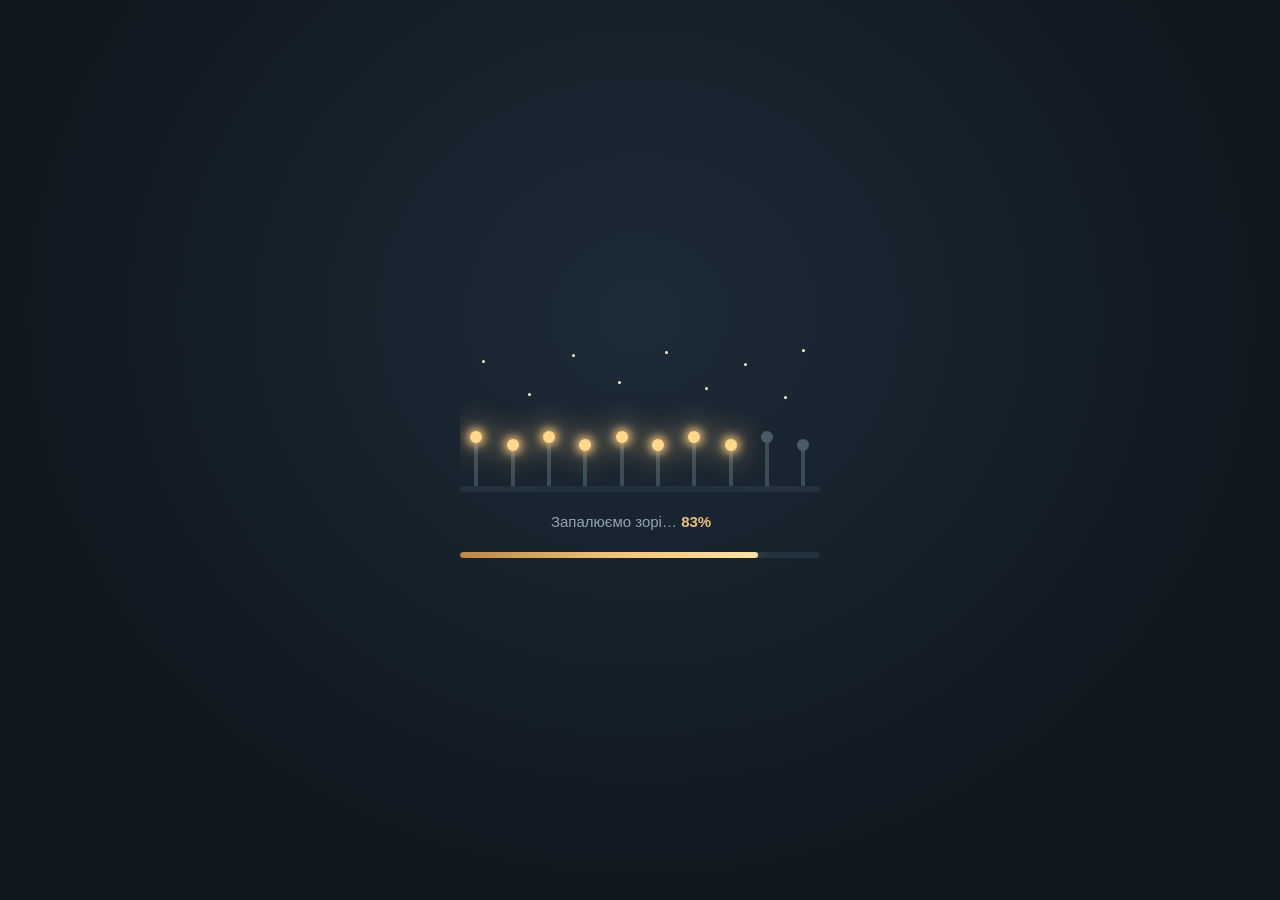
==== commit 47d5f505: "feat: send every run to the tutor's Google Sheet Students sign in or register with a name and PIN; e" ====
--- a/index.html
+++ b/index.html
@@ -18,6 +18,7 @@
     "imports": {
       "./game-hints.js": "./game-hints.js?v0.7",
       "./hint-data.mjs": "./hint-data.mjs?v0.7",
+      "./cloud.mjs": "./cloud.mjs?v0.7",
       "./home.js": "./home.js?v0.7",
       "./i18n.mjs": "./i18n.mjs?v0.7",
       "./logic-run.mjs": "./logic-run.mjs?v0.7",
@@ -31,7 +32,8 @@
       "./program-python.mjs": "./program-python.mjs?v0.7",
       "./program.js": "./program.js?v0.7",
       "./runner.js": "./runner.js?v0.7",
-      "./scene.js": "./scene.js?v0.7"
+      "./scene.js": "./scene.js?v0.7",
+      "./student.js": "./student.js?v0.7"
     }
   }
   </script>
@@ -39,6 +41,7 @@
   <link rel="modulepreload" href="app.js?v0.7">
   <link rel="modulepreload" href="game-hints.js?v0.7">
   <link rel="modulepreload" href="hint-data.mjs?v0.7">
+  <link rel="modulepreload" href="cloud.mjs?v0.7">
   <link rel="modulepreload" href="home.js?v0.7">
   <link rel="modulepreload" href="i18n.mjs?v0.7">
   <link rel="modulepreload" href="logic-run.mjs?v0.7">
@@ -53,6 +56,7 @@
   <link rel="modulepreload" href="program.js?v0.7">
   <link rel="modulepreload" href="runner.js?v0.7">
   <link rel="modulepreload" href="scene.js?v0.7">
+  <link rel="modulepreload" href="student.js?v0.7">
   <link rel="modulepreload" href="vendor/three.module.js">
   <link rel="modulepreload" href="vendor/three.core.js">
 </head>
@@ -61,6 +65,7 @@
     <a class="brand" href="./"><span class="brand-icon">✧</span> ліхтарник</a>
     <span class="header-note">МАЛЕНЬКІ КРОКИ. ТЕПЛЕ СВІТЛО.</span>
     <div class="header-audio">
+      <button id="student" class="quiet btn-student" hidden aria-label="Учень"><span class="btn-icon" aria-hidden="true">👤</span> <span class="btn-label">Увійти</span></button>
       <button id="reset-progress" class="quiet btn-reset-progress" aria-label="Скинути прогрес гри" title="Скинути весь прогрес проходження гри"><span class="btn-icon" aria-hidden="true">↺</span> <span class="btn-label">Скинути прогрес</span></button>
       <div id="lang-switcher" class="lang-switcher" role="group" aria-label="Мова / Language">
         <button type="button" id="lang-uk" class="lang-btn active" data-lang="uk" aria-pressed="true" title="Українська мова">UA</button>
@@ -118,7 +123,7 @@
     boot.setAttribute('aria-label', label.textContent);
 
     // Progress = finished files / expected files. The game reports extra level files and the end.
-    var expected = 28, loaded = 0, finished = false, failed = false, shown = 0, started = performance.now();
+    var expected = 30, loaded = 0, finished = false, failed = false, shown = 0, started = performance.now();
     try {
       new PerformanceObserver(function (list) { loaded += list.getEntries().length; })
         .observe({ type: 'resource', buffered: true });
--- a/style.css
+++ b/style.css
@@ -40,6 +40,22 @@
 }
 [data-theme="light"] .footer-developer {
   color: #4a6374;
+}
+.footer-version {
+  font-size: 10px;
+  letter-spacing: 0.6px;
+  opacity: 0.7;
+  font-variant-numeric: tabular-nums;
+}
+.footer-developer a,
+.footer-quote a {
+  color: var(--gold);
+  text-decoration: underline;
+  text-underline-offset: 2px;
+}
+.footer-developer a:hover,
+.footer-quote a:hover {
+  opacity: 0.85;
 }
 
 [data-theme="light"] button {
--- a/home.css
+++ b/home.css
@@ -1188,3 +1188,134 @@
     animation: none;
   }
 }
+
+/* Student sign-in for the tutor's Google Sheet (student.js). */
+#student {
+  position: relative;
+  max-width: 180px;
+  color: var(--gold);
+  border-color: #4a4236;
+}
+#student .btn-label {
+  overflow: hidden;
+  text-overflow: ellipsis;
+}
+#student[data-sync="ok"]::after,
+#student[data-sync="sending"]::after,
+#student[data-sync="warn"]::after {
+  content: '';
+  position: absolute;
+  top: 4px;
+  right: 4px;
+  width: 7px;
+  height: 7px;
+  border-radius: 50%;
+  background: #7fc48c;
+}
+#student[data-sync="sending"]::after { background: var(--gold); }
+#student[data-sync="warn"]::after { background: #e0806f; }
+
+.student-overlay {
+  position: fixed;
+  inset: 0;
+  z-index: 1000;
+  display: flex;
+  align-items: center;
+  justify-content: center;
+  padding: 16px;
+  background: rgba(6, 12, 18, 0.72);
+  backdrop-filter: blur(3px);
+}
+.student-card {
+  width: 100%;
+  max-width: 380px;
+  display: flex;
+  flex-direction: column;
+  gap: 12px;
+  padding: 24px;
+  border: 1px solid var(--line);
+  border-radius: 16px;
+  background: var(--panel);
+  box-shadow: 0 20px 60px rgba(0, 0, 0, 0.45);
+}
+.student-card h2 {
+  margin: 0;
+  font-size: 20px;
+}
+.student-card p {
+  margin: 0;
+  font-size: 13px;
+}
+.student-field {
+  display: flex;
+  flex-direction: column;
+  gap: 6px;
+  font-size: 12px;
+  color: var(--muted);
+}
+.student-field input {
+  font-size: 15px;
+}
+.student-error {
+  min-height: 1.2em;
+  color: #efa29a;
+}
+.student-error:empty { min-height: 0; }
+.student-sync[data-sync="ok"] { color: #a3d2ac; }
+.student-sync[data-sync="warn"] { color: #e8c48a; }
+.student-actions {
+  display: flex;
+  justify-content: flex-end;
+  flex-wrap: wrap;
+  gap: 8px;
+  margin-top: 4px;
+}
+[data-theme="light"] .student-overlay { background: rgba(40, 52, 64, 0.45); }
+[data-theme="light"] .student-card { background: #fff; box-shadow: 0 20px 60px rgba(30, 40, 50, 0.25); }
+[data-theme="light"] #student { color: #9a6a1c; border-color: #e6d3ae; }
+
+@media (max-width: 740px) {
+  /* The name matters more than an icon: the sign-in button keeps its label on a row of its own. */
+  .header-audio #student {
+    order: 4;
+    flex: 1 1 100%;
+    max-width: none;
+    min-height: 40px;
+  }
+  .header-audio #student .btn-label { display: inline; }
+}
+
+.student-tabs {
+  display: flex;
+  gap: 4px;
+  padding: 3px;
+  border: 1px solid var(--line);
+  border-radius: 10px;
+}
+.student-tab {
+  flex: 1;
+  padding: 8px 10px;
+  border: 0;
+  border-radius: 7px;
+  background: transparent;
+  color: var(--muted);
+  font-size: 12.5px;
+}
+.student-tab[aria-selected="true"] {
+  background: #2c3d49;
+  color: #fff;
+  font-weight: 600;
+}
+.student-card .student-hint {
+  font-size: 11.5px;
+  color: var(--muted);
+}
+[data-theme="light"] .student-tab[aria-selected="true"] { background: #f1e6cf; color: #4a3a1c; }
+.student-card .student-detail {
+  padding: 8px 10px;
+  border-radius: 8px;
+  background: rgba(0, 0, 0, 0.25);
+  font-family: ui-monospace, Consolas, monospace;
+  font-size: 11px;
+  overflow-wrap: anywhere;
+}
--- a/blocks.css
+++ b/blocks.css
@@ -69,11 +69,10 @@
   align-items: stretch;
   gap: 5px;
   padding: 8px;
-  min-height: 200px;
-  max-height: clamp(240px, calc(100vh - 330px), 480px);
+  min-height: 270px;
+  max-height: clamp(300px, calc(100vh - 330px), 540px);
   overflow-y: auto;
   overflow-x: hidden;
-  overscroll-behavior: contain;
   scrollbar-width: thin;
   scrollbar-color: rgba(147, 163, 174, 0.38) transparent;
   flex: 1 1 auto;
@@ -854,9 +853,7 @@
 
 .code-library {
   margin-top: 10px;
-  max-height: clamp(260px, 42vh, 440px);
-  overflow-y: auto;
-  overscroll-behavior: contain;
+  /* The library grows with its functions (also when one is stretched); the panel scrolls around it. */
   flex-shrink: 0;
 }
 
@@ -910,6 +907,12 @@
 .program-panel .function-card .code-body.empty {
   min-height: 110px;
   padding-bottom: 10px;
+}
+
+/* The function field stretches by its bottom-right corner like the main program field. */
+.program-panel .function-card .code-body {
+  resize: vertical;
+  overflow-y: auto;
 }
 
 /* Animations */
@@ -1113,3 +1116,63 @@
   color: #dc2626;
   background: #fee2e2;
 }
+
+/* A function body is a field of its own, like the main program: a quiet frame, and when it is empty
+   a small "+ Drop here" slot at the bottom instead of one big dashed box that stretches with the field. */
+.program-panel .function-card .code-body,
+.program-panel .function-card .code-body.empty {
+  margin-top: 8px;
+  padding: 8px;
+  border: 1px solid rgba(68, 92, 108, 0.55);
+  border-left: 1px solid rgba(68, 92, 108, 0.55) !important;
+  border-radius: 10px;
+  background: rgba(10, 18, 24, 0.35);
+  cursor: default;
+}
+
+.program-panel .function-card .code-body.selected,
+.program-panel .function-card .code-body.drop-target {
+  border-color: rgba(237, 193, 124, 0.6) !important;
+}
+
+/* Like the main field, the slot stays at the bottom when the function already has blocks. */
+.program-panel .function-card .code-body:not(.empty)::after {
+  content: '＋ Поклади';
+  display: flex;
+  align-items: center;
+  padding: 0 2px;
+}
+
+html[lang="en"] .program-panel .function-card .code-body:not(.empty)::after {
+  content: '＋ Drop here';
+}
+
+.program-panel .function-card .code-body:not(.empty)::after,
+.program-panel .function-card .code-body.empty::before {
+  flex: none;
+  margin-top: auto;
+  height: auto;
+  min-height: 36px;
+  justify-content: center;
+  border: 1.5px dashed rgba(92, 120, 138, 0.55);
+  border-radius: 8px;
+  background: rgba(22, 35, 45, 0.65);
+  color: #87a1b2;
+  font-size: 11.5px;
+  font-weight: 550;
+  cursor: pointer;
+}
+
+[data-theme="light"] .program-panel .function-card .code-body,
+[data-theme="light"] .program-panel .function-card .code-body.empty {
+  border: 1px solid #ddd5c5;
+  border-left: 1px solid #ddd5c5 !important;
+  background: rgba(255, 255, 255, 0.6);
+}
+
+[data-theme="light"] .program-panel .function-card .code-body:not(.empty)::after,
+[data-theme="light"] .program-panel .function-card .code-body.empty::before {
+  border-color: #d5cbb8;
+  background: rgba(255, 255, 255, 0.85);
+  color: #64748b;
+}
--- a/game.css
+++ b/game.css
@@ -213,7 +213,10 @@
   position: sticky;
   top: 12px;
   max-height: calc(100vh - 24px);
-  overflow: hidden;
+  /* A field stretched taller than the screen scrolls inside the sticky panel instead of being cut off. */
+  overflow-x: hidden;
+  overflow-y: auto;
+  scrollbar-width: thin;
   box-sizing: border-box;
 }
 
@@ -308,14 +311,14 @@
 .program-panel .program {
   gap: 6px;
   padding: 10px;
-  min-height: 200px;
-  max-height: clamp(240px, calc(100vh - 330px), 480px);
+  min-height: 270px;
+  max-height: clamp(300px, calc(100vh - 330px), 540px);
   overflow-y: auto;
   overflow-x: auto;
-  overscroll-behavior: contain;
   scrollbar-width: thin;
   scrollbar-color: rgba(147, 163, 174, 0.38) transparent;
-  flex: 1 1 auto;
+  /* Never squeezed by the panel: a height dragged by the corner must stick (the panel scrolls instead). */
+  flex: 0 0 auto;
   box-sizing: border-box;
 }
 
@@ -1453,7 +1456,7 @@
   .program-panel { padding: 14px; min-width: 0; position: static; max-height: none; overflow: visible; }
   .program-panel .palette { gap: 8px; }
   .program-panel .command { width: 48px; height: 48px; min-width: 48px; min-height: 48px; }
-  .program-panel .program { min-height: 180px; max-height: clamp(220px, 45svh, 360px); overflow-y: auto; }
+  .program-panel .program { min-height: 250px; max-height: clamp(280px, 50svh, 420px); overflow-y: auto; }
   .program-panel .program:not(:empty)::after { flex-basis: 48px; }
   .program-panel .advanced-block { min-width: 0; max-width: 100%; }
   .program-panel .condition-editor select { max-width: 100%; }
@@ -1598,7 +1601,7 @@
 .program-panel.compact-blocks .program {
   gap: 4px;
   padding: 6px 8px;
-  min-height: 140px;
+  min-height: 200px;
   max-height: clamp(240px, calc(100vh - 280px), 540px);
 }
 
@@ -1991,15 +1994,34 @@
   --code-font: 15px/1.6 ui-monospace, 'Cascadia Code', Consolas, 'Courier New', monospace;
   --code-gutter: calc(3ch + 22px);
   margin-top: 12px;
+  flex-shrink: 0;
 }
 
 .code-editor {
   position: relative;
   height: clamp(220px, 40vh, 420px);
+  min-height: 140px;
   border: 1px solid #4b6371;
   border-radius: 10px;
   background: #0e1820;
   overflow: hidden;
+}
+
+/* Both program fields stretch by their bottom-right corner; a size the player chose lifts the default cap
+   (in the sticky desktop panel the blocks still shrink to fit the screen). */
+.program-panel .program,
+.code-editor {
+  resize: vertical;
+}
+
+.program-panel .program[style*="height"],
+.code-editor[style*="height"] {
+  max-height: none;
+}
+
+/* Dragged smaller than the roomy default is fine too. */
+.program-panel .program[style*="height"] {
+  min-height: 150px;
 }
 
 .code-editor:focus-within {
@@ -2059,14 +2081,21 @@
   box-shadow: inset 3px 0 0 #ef4444;
 }
 
+/* The gutter's right border is the light line where every line begins (12px in total, like --code-gutter). */
 .code-ln {
   display: inline-block;
   box-sizing: content-box;
   width: 3ch;
-  margin-right: 12px;
-  padding-left: 10px;
+  margin-right: 3px;
+  padding: 0 8px 0 10px;
+  border-right: 1px solid #ffffff2e;
   text-align: right;
   color: #4f6675;
+}
+
+/* Each further indent level of 4 spaces shows a fainter guide at its start. */
+.py-indent {
+  box-shadow: inset 1px 0 0 #ffffff1a;
 }
 
 .py-keyword { color: #c792ea; }
@@ -2110,6 +2139,39 @@
   border-color: var(--gold);
 }
 
+.code-conditions-wrap {
+  display: grid;
+  gap: 6px;
+  margin-top: 2px;
+}
+
+.code-conditions-wrap[hidden] {
+  display: none;
+}
+
+.code-conditions-wrap .code-inserts-label {
+  margin-bottom: 0;
+}
+
+.code-chip-cond {
+  display: inline-flex;
+  align-items: baseline;
+  gap: 5px;
+  border-color: #c5a2e844;
+  background: #1e1828;
+}
+
+.code-chip-cond .code-chip-code {
+  color: #d8b9ff;
+  font-weight: 600;
+}
+
+.code-chip-cond .code-chip-desc {
+  font-family: var(--font-sans, system-ui, sans-serif);
+  font-size: 11px;
+  color: var(--muted);
+}
+
 /* Phones zoom into inputs smaller than 16px. */
 @media (pointer: coarse) {
   .code-panel { --code-font: 16px/1.6 ui-monospace, 'Cascadia Code', Consolas, 'Courier New', monospace; }
@@ -2132,7 +2194,8 @@
   caret-color: #b26b00;
 }
 [data-theme="light"] .code-input::selection { background: #df982533; }
-[data-theme="light"] .code-ln { color: #a3b1bc; }
+[data-theme="light"] .code-ln { color: #a3b1bc; border-right-color: #0000001f; }
+[data-theme="light"] .py-indent { box-shadow: inset 1px 0 0 #00000014; }
 [data-theme="light"] .code-line.active { background: #df982522; }
 [data-theme="light"] .py-keyword { color: #8a3ffc; }
 [data-theme="light"] .py-call { color: #0b6bcb; }
@@ -2147,3 +2210,16 @@
   background: #f4f7f9;
   color: #1f2d3a;
 }
+
+[data-theme="light"] .code-chip-cond {
+  border-color: #8a3ffc33;
+  background: #f5effe;
+}
+
+[data-theme="light"] .code-chip-cond .code-chip-code {
+  color: #6d28d9;
+}
+
+[data-theme="light"] .code-chip-cond .code-chip-desc {
+  color: #5a6c7a;
+}
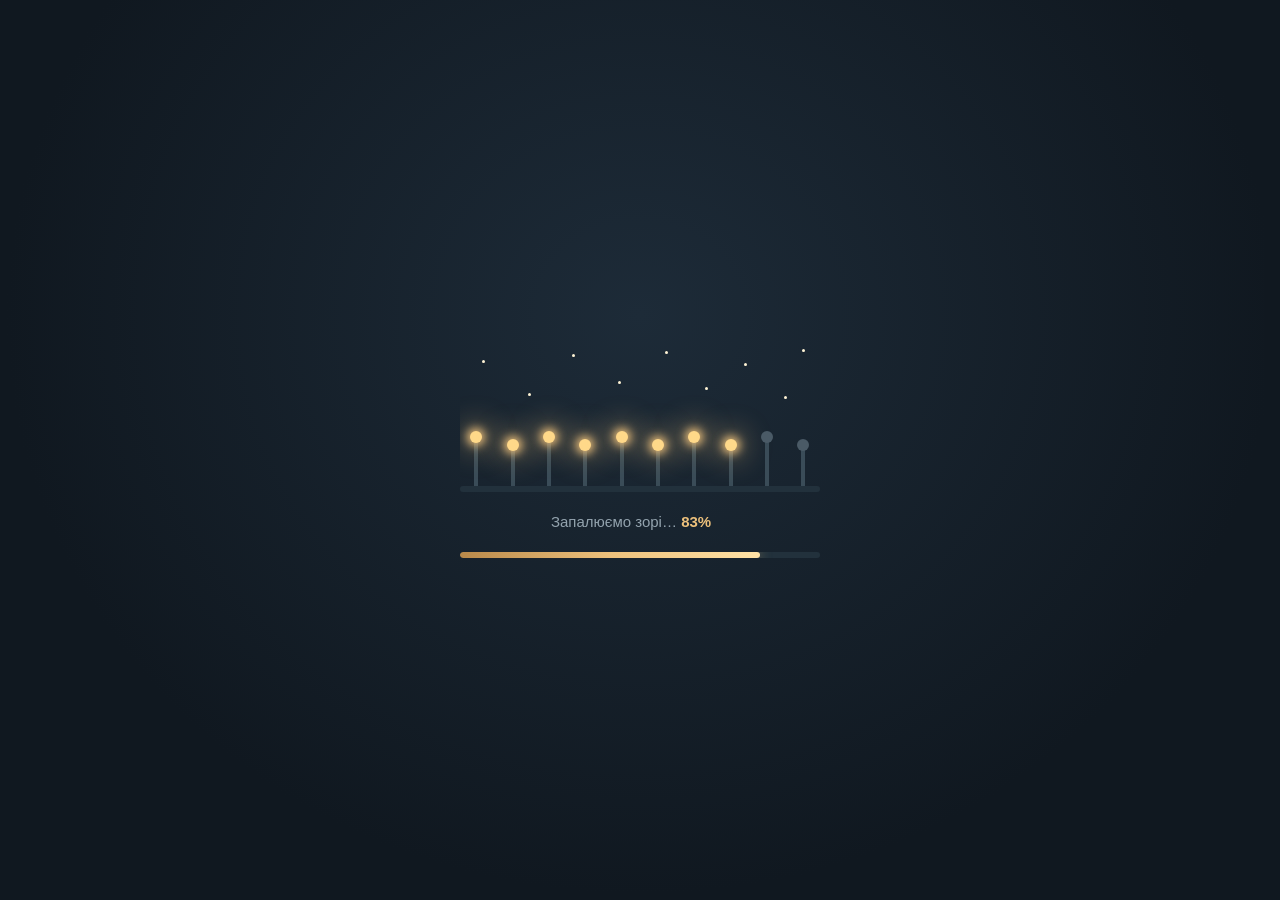
==== commit 034cddfe: "feat: SEO for Google search Search-friendly title and description, Open Graph preview image, JSON-LD" ====
--- a/index.html
+++ b/index.html
@@ -4,7 +4,57 @@
   <meta charset="utf-8">
   <meta name="viewport" content="width=device-width,initial-scale=1">
   <meta name="theme-color" content="#101820">
-  <title>Ліхтарник — запали ніч</title>
+  <title>Ліхтарник — гра з програмування та алгоритмів для школярів</title>
+  <meta name="description" content="Безкоштовна онлайн-гра, щоб навчитися програмувати: 120 рівнів про алгоритми, цикли, умови й функції. Складай програму з блоків або пиши на Python — для уроків інформатики і самостійно.">
+  <meta name="robots" content="index, follow, max-image-preview:large">
+  <link rel="canonical" href="https://codetrain.datsiuk.com/">
+  <meta property="og:type" content="website">
+  <meta property="og:site_name" content="Ліхтарник">
+  <meta property="og:locale" content="uk_UA">
+  <meta property="og:locale:alternate" content="en_US">
+  <meta property="og:url" content="https://codetrain.datsiuk.com/">
+  <meta property="og:title" content="Ліхтарник — гра з програмування для школярів">
+  <meta property="og:description" content="Керуй ліхтарником кодом: алгоритми, цикли, умови, функції та Python. 120 рівнів, безкоштовно, просто в браузері.">
+  <meta property="og:image" content="https://codetrain.datsiuk.com/og-image.png">
+  <meta property="og:image:width" content="1200">
+  <meta property="og:image:height" content="630">
+  <meta property="og:image:alt" content="3D-рівень гри «Ліхтарник»: персонаж і ліхтарі на кам’яних сходинках">
+  <meta name="twitter:card" content="summary_large_image">
+  <script type="application/ld+json">
+  {
+    "@context": "https://schema.org",
+    "@graph": [
+      {
+        "@type": "WebSite",
+        "@id": "https://codetrain.datsiuk.com/#website",
+        "url": "https://codetrain.datsiuk.com/",
+        "name": "Ліхтарник",
+        "alternateName": ["Lamplighter", "CodeTrain"],
+        "inLanguage": ["uk", "en"]
+      },
+      {
+        "@type": ["VideoGame", "LearningResource"],
+        "@id": "https://codetrain.datsiuk.com/#game",
+        "name": "Ліхтарник — гра з програмування",
+        "alternateName": "Lamplighter — a coding game",
+        "url": "https://codetrain.datsiuk.com/",
+        "description": "Безкоштовна браузерна 3D-гра для навчання програмування: 120 рівнів про алгоритми, цикли, умови, цикл поки та функції. Програму можна складати з блоків або писати на Python.",
+        "image": "https://codetrain.datsiuk.com/og-image.png",
+        "inLanguage": ["uk", "en"],
+        "isAccessibleForFree": true,
+        "genre": ["Educational", "Puzzle"],
+        "gamePlatform": "Web browser",
+        "applicationCategory": "EducationalApplication",
+        "operatingSystem": "Any",
+        "learningResourceType": "Навчальна гра",
+        "educationalLevel": "Школа (5–9 клас), початківці",
+        "audience": { "@type": "EducationalAudience", "educationalRole": "student" },
+        "teaches": ["Алгоритми", "Послідовність команд", "Цикли", "Умови та розгалуження", "Логічні операції AND, OR, NOT", "Цикл while", "Функції", "Основи Python"],
+        "keywords": "гра програмування, навчитися програмувати, алгоритми, інформатика, цикли, умови, функції, Python для початківців, програмування для дітей, coding game"
+      }
+    ]
+  }
+  </script>
   <link rel="icon" href="data:image/svg+xml,%3Csvg xmlns='http://www.w3.org/2000/svg' viewBox='0 0 32 32'%3E%3Cpath fill='%23edc17c' d='M16 2l3.2 10.8L30 16l-10.8 3.2L16 30l-3.2-10.8L2 16l10.8-3.2z'/%3E%3C/svg%3E">
   <!-- Apply the saved day/night theme before anything paints. -->
   <script>try{if(localStorage.getItem('lamplighter-theme')==='light')document.documentElement.setAttribute('data-theme','light')}catch(e){}</script>
@@ -84,7 +134,12 @@
     </div>
   </header>
 
-  <main id="app"></main>
+  <main id="app">
+    <noscript>
+      <h1>Ліхтарник — гра з програмування та алгоритмів</h1>
+      <p>Безкоштовна онлайн-гра для школярів і студентів: 120 рівнів про алгоритми, цикли, умови, цикл поки та функції. Програму можна складати з блоків або писати на Python. Для гри потрібен увімкнений JavaScript.</p>
+    </noscript>
+  </main>
 
   <footer>Ніч чекає на твою програму.</footer>
 
--- a/home.css
+++ b/home.css
@@ -215,6 +215,28 @@
   flex-direction: column;
   gap: 36px;
   margin-bottom: 50px;
+}
+
+/* Plain description of the game for new visitors and search engines. */
+.home-about {
+  max-width: 760px;
+  margin: 0 auto 50px;
+  padding-top: 28px;
+  border-top: 1px solid var(--line);
+  color: var(--muted);
+  font-size: 15px;
+  line-height: 1.6;
+}
+
+.home-about h2 {
+  margin: 0 0 12px;
+  font-size: 18px;
+  letter-spacing: 1.5px;
+  text-transform: uppercase;
+}
+
+.home-about p {
+  margin: 0 0 10px;
 }
 
 .category-section {
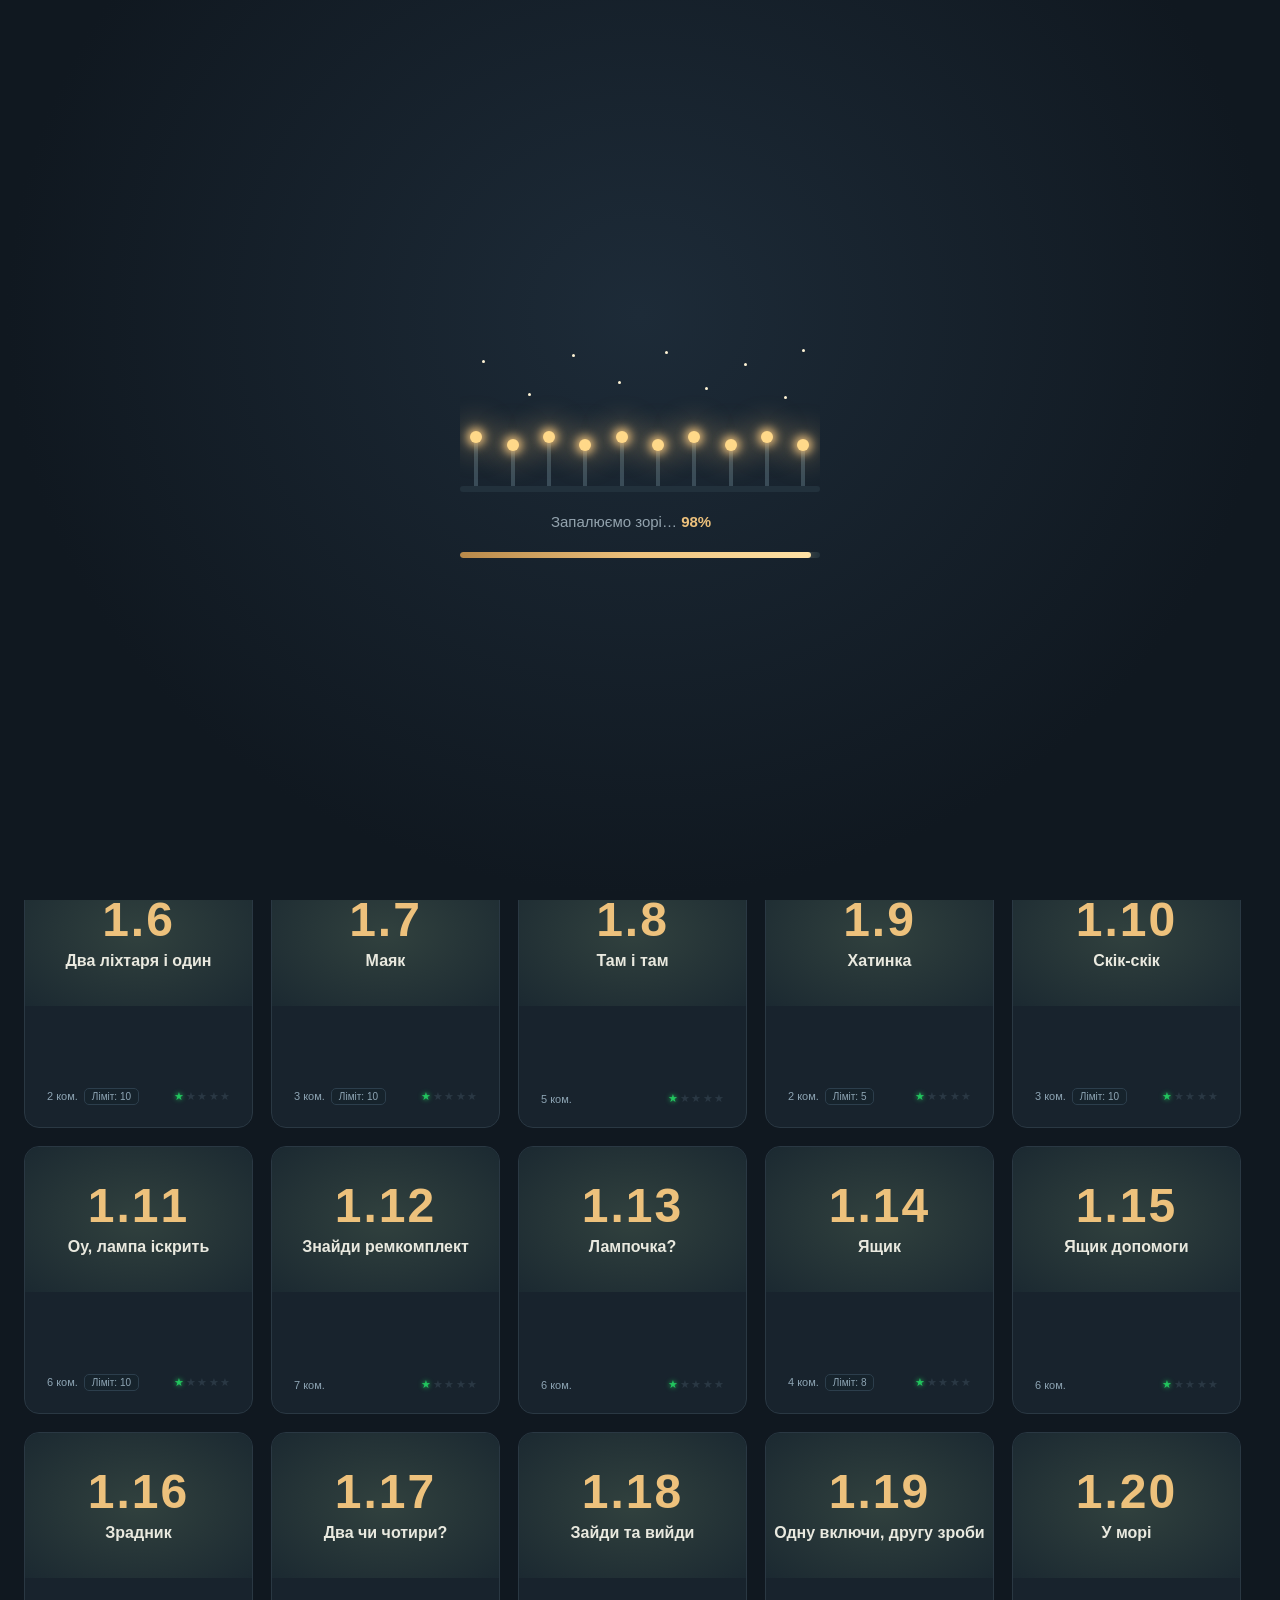
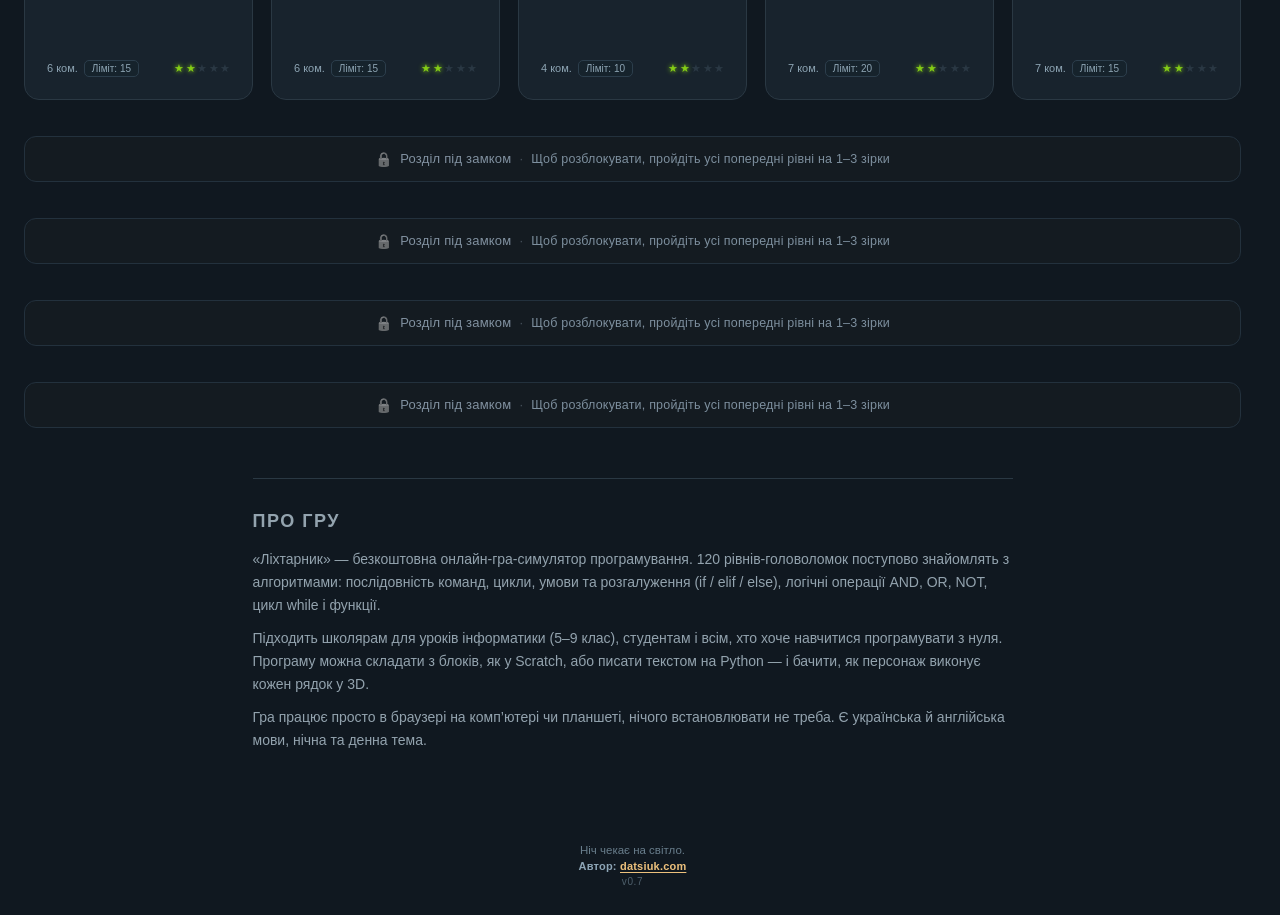
==== commit b573c2c6: "feat: lantern icons and faster first load Icons: favicon.ico/svg, apple-touch-icon, 192/512 icons an" ====
--- a/index.html
+++ b/index.html
@@ -4,8 +4,8 @@
   <meta charset="utf-8">
   <meta name="viewport" content="width=device-width,initial-scale=1">
   <meta name="theme-color" content="#101820">
-  <title>Ліхтарник — гра з програмування та алгоритмів для школярів</title>
-  <meta name="description" content="Безкоштовна онлайн-гра, щоб навчитися програмувати: 120 рівнів про алгоритми, цикли, умови й функції. Складай програму з блоків або пиши на Python — для уроків інформатики і самостійно.">
+  <title>Ліхтарник — гра-симулятор програмування й алгоритмів</title>
+  <meta name="description" content="Безкоштовна гра-симулятор програмування онлайн: 120 рівнів про алгоритми, цикли, умови й функції. Складай програму з блоків або пиши на Python — для уроків інформатики і самостійно.">
   <meta name="robots" content="index, follow, max-image-preview:large">
   <link rel="canonical" href="https://codetrain.datsiuk.com/">
   <meta property="og:type" content="website">
@@ -13,7 +13,7 @@
   <meta property="og:locale" content="uk_UA">
   <meta property="og:locale:alternate" content="en_US">
   <meta property="og:url" content="https://codetrain.datsiuk.com/">
-  <meta property="og:title" content="Ліхтарник — гра з програмування для школярів">
+  <meta property="og:title" content="Ліхтарник — гра-симулятор програмування й алгоритмів">
   <meta property="og:description" content="Керуй ліхтарником кодом: алгоритми, цикли, умови, функції та Python. 120 рівнів, безкоштовно, просто в браузері.">
   <meta property="og:image" content="https://codetrain.datsiuk.com/og-image.png">
   <meta property="og:image:width" content="1200">
@@ -35,27 +35,30 @@
       {
         "@type": ["VideoGame", "LearningResource"],
         "@id": "https://codetrain.datsiuk.com/#game",
-        "name": "Ліхтарник — гра з програмування",
-        "alternateName": "Lamplighter — a coding game",
+        "name": "Ліхтарник — гра-симулятор програмування",
+        "alternateName": "Lamplighter — a programming simulator game",
         "url": "https://codetrain.datsiuk.com/",
-        "description": "Безкоштовна браузерна 3D-гра для навчання програмування: 120 рівнів про алгоритми, цикли, умови, цикл поки та функції. Програму можна складати з блоків або писати на Python.",
+        "description": "Безкоштовна браузерна 3D-гра-симулятор програмування: 120 рівнів про алгоритми, цикли, умови, цикл поки та функції. Програму можна складати з блоків або писати на Python.",
         "image": "https://codetrain.datsiuk.com/og-image.png",
         "inLanguage": ["uk", "en"],
         "isAccessibleForFree": true,
-        "genre": ["Educational", "Puzzle"],
+        "genre": ["Educational", "Simulation", "Puzzle"],
         "gamePlatform": "Web browser",
         "applicationCategory": "EducationalApplication",
         "operatingSystem": "Any",
-        "learningResourceType": "Навчальна гра",
+        "learningResourceType": "Гра-симулятор",
         "educationalLevel": "Школа (5–9 клас), початківці",
         "audience": { "@type": "EducationalAudience", "educationalRole": "student" },
         "teaches": ["Алгоритми", "Послідовність команд", "Цикли", "Умови та розгалуження", "Логічні операції AND, OR, NOT", "Цикл while", "Функції", "Основи Python"],
-        "keywords": "гра програмування, навчитися програмувати, алгоритми, інформатика, цикли, умови, функції, Python для початківців, програмування для дітей, coding game"
+        "keywords": "гра-симулятор програмування, симулятор програмування, гра програмування, навчитися програмувати, алгоритми, інформатика, цикли, умови, функції, Python для початківців, програмування для дітей, coding game, programming simulator"
       }
     ]
   }
   </script>
-  <link rel="icon" href="data:image/svg+xml,%3Csvg xmlns='http://www.w3.org/2000/svg' viewBox='0 0 32 32'%3E%3Cpath fill='%23edc17c' d='M16 2l3.2 10.8L30 16l-10.8 3.2L16 30l-3.2-10.8L2 16l10.8-3.2z'/%3E%3C/svg%3E">
+  <link rel="icon" href="favicon.ico" sizes="48x48">
+  <link rel="icon" href="favicon.svg" type="image/svg+xml">
+  <link rel="apple-touch-icon" href="apple-touch-icon.png">
+  <link rel="manifest" href="site.webmanifest">
   <!-- Apply the saved day/night theme before anything paints. -->
   <script>try{if(localStorage.getItem('lamplighter-theme')==='light')document.documentElement.setAttribute('data-theme','light')}catch(e){}</script>
   <link rel="stylesheet" href="style.css?v0.7">
@@ -87,9 +90,9 @@
     }
   }
   </script>
-  <!-- Fetch every module at once instead of discovering them one import at a time. -->
+  <!-- Fetch the home page modules at once instead of discovering them one import at a time.
+       The game screen (runner.js, Three.js) loads later, see loadRunner() in app.js. -->
   <link rel="modulepreload" href="app.js?v0.7">
-  <link rel="modulepreload" href="game-hints.js?v0.7">
   <link rel="modulepreload" href="hint-data.mjs?v0.7">
   <link rel="modulepreload" href="cloud.mjs?v0.7">
   <link rel="modulepreload" href="home.js?v0.7">
@@ -99,16 +102,7 @@
   <link rel="modulepreload" href="logic-world.mjs?v0.7">
   <link rel="modulepreload" href="logic.mjs?v0.7">
   <link rel="modulepreload" href="music.js?v0.7">
-  <link rel="modulepreload" href="program-blocks.js?v0.7">
-  <link rel="modulepreload" href="program-dnd.js?v0.7">
-  <link rel="modulepreload" href="program-icons.js?v0.7">
-  <link rel="modulepreload" href="program-python.mjs?v0.7">
-  <link rel="modulepreload" href="program.js?v0.7">
-  <link rel="modulepreload" href="runner.js?v0.7">
-  <link rel="modulepreload" href="scene.js?v0.7">
   <link rel="modulepreload" href="student.js?v0.7">
-  <link rel="modulepreload" href="vendor/three.module.js">
-  <link rel="modulepreload" href="vendor/three.core.js">
 </head>
 <body>
   <header>
@@ -136,8 +130,8 @@
 
   <main id="app">
     <noscript>
-      <h1>Ліхтарник — гра з програмування та алгоритмів</h1>
-      <p>Безкоштовна онлайн-гра для школярів і студентів: 120 рівнів про алгоритми, цикли, умови, цикл поки та функції. Програму можна складати з блоків або писати на Python. Для гри потрібен увімкнений JavaScript.</p>
+      <h1>Ліхтарник — гра-симулятор програмування та алгоритмів</h1>
+      <p>Безкоштовна гра-симулятор програмування: 120 рівнів про алгоритми, цикли, умови, цикл поки та функції. Програму можна складати з блоків або писати на Python. Для гри потрібен увімкнений JavaScript.</p>
     </noscript>
   </main>
 
--- a/style.css
+++ b/style.css
@@ -285,6 +285,11 @@
 footer {
   position: relative;
   z-index: 1;
+}
+
+/* Until the game renders, keep the footer below the screen so it does not jump down (layout shift). */
+#app:has(> noscript) {
+  min-height: 100vh;
 }
 
 .level-card,
--- a/home.css
+++ b/home.css
@@ -178,7 +178,6 @@
   border-radius: 12px;
   padding: 14px 20px;
   box-shadow: none;
-  opacity: 0.75;
 }
 
 .category-locked-simple {
@@ -186,7 +185,8 @@
   align-items: center;
   justify-content: center;
   gap: 8px;
-  color: #6d8091;
+  /* Quiet but readable: at least 4.5:1 against the locked card (WCAG AA). */
+  color: #8191a0;
   font-size: 13px;
   font-weight: 500;
   letter-spacing: 0.2px;
@@ -205,7 +205,7 @@
 }
 
 .category-locked-simple .locked-hint {
-  color: #5d7080;
+  color: #7d8f9e;
   font-size: 12.5px;
 }
 
@@ -697,15 +697,14 @@
   border-radius: 12px;
   padding: 14px 20px;
   box-shadow: none;
-  opacity: 0.9;
 }
 
 [data-theme="light"] .category-locked-simple {
-  color: #7b6d54;
+  color: #6b5d44;
 }
 
 [data-theme="light"] .category-locked-simple .locked-hint {
-  color: #8c7d62;
+  color: #74664c;
 }
 
 [data-theme="light"] .category-locked-simple .locked-icon {
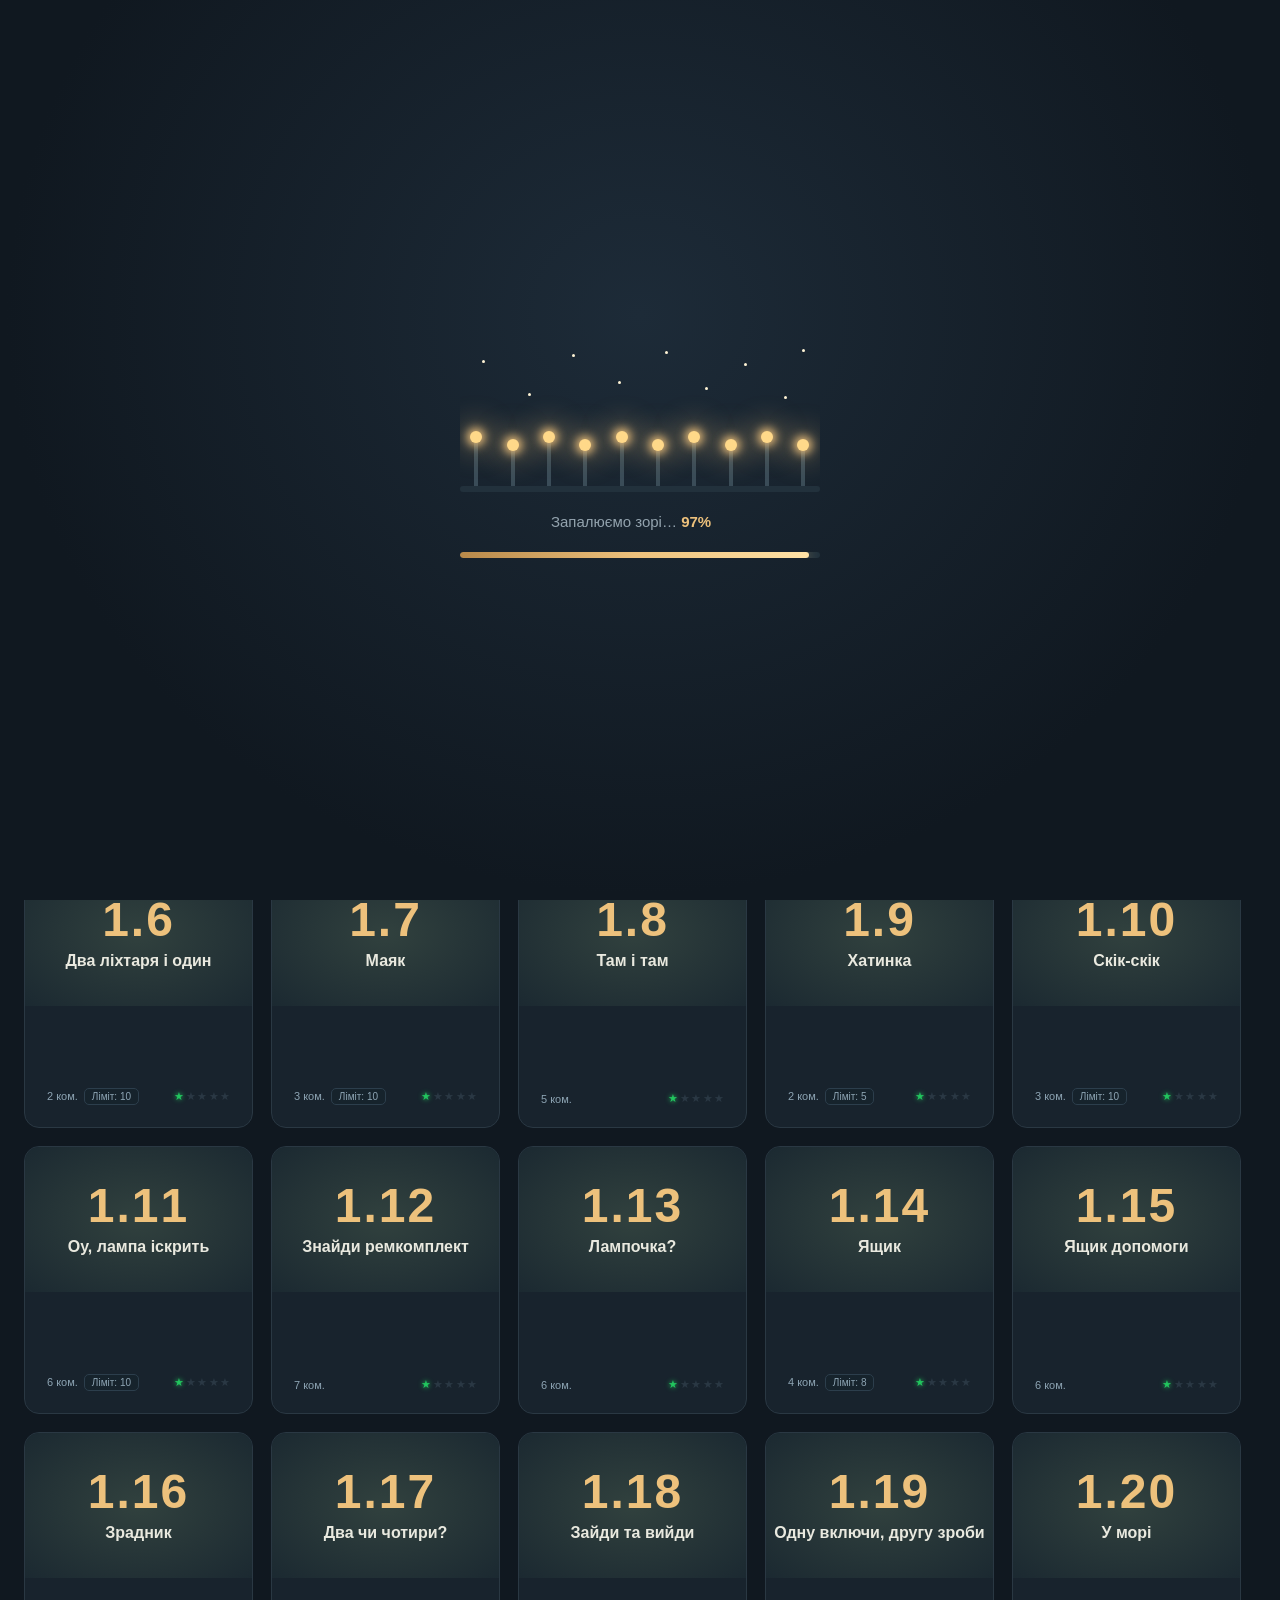
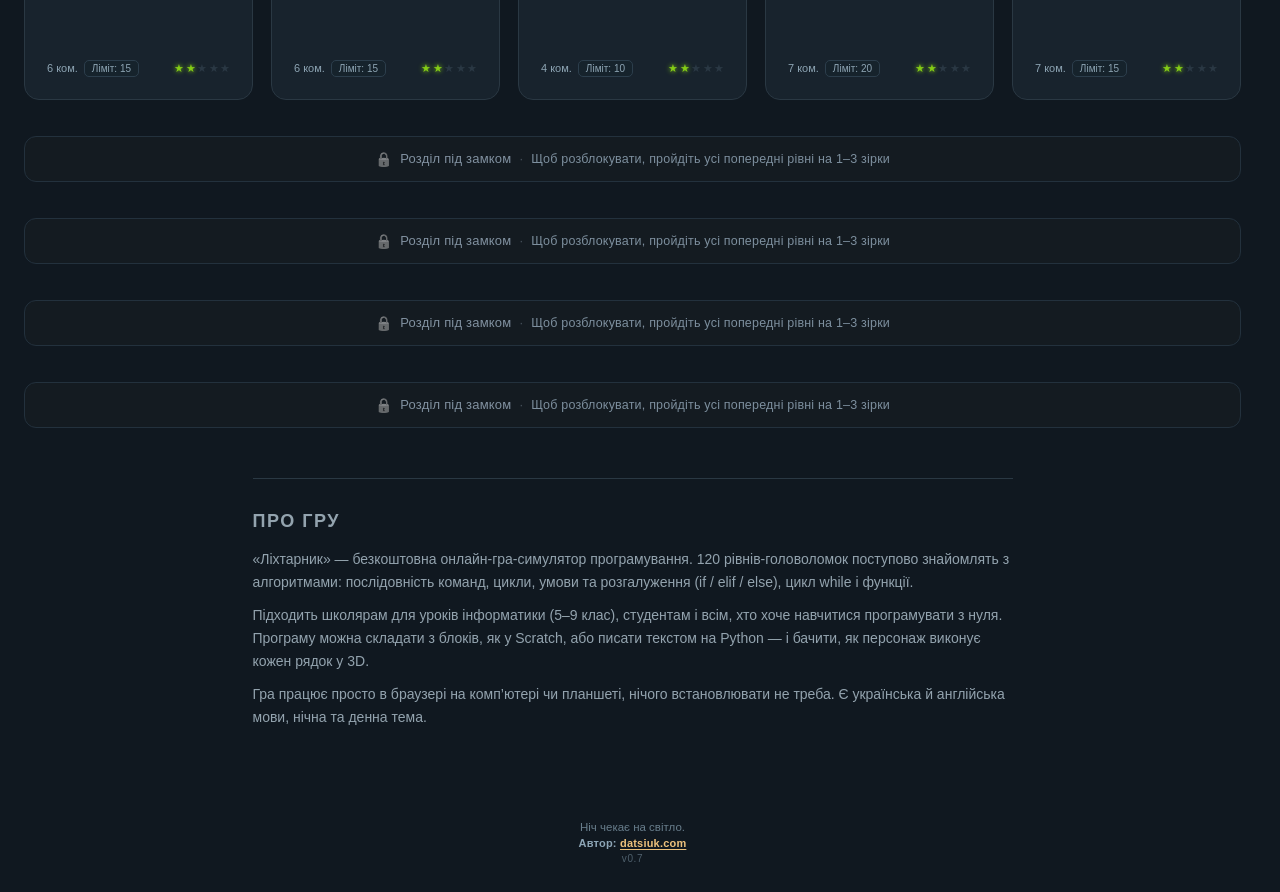
==== commit 4391a2c6: "docs: no AND / OR / NOT groups in the game The site texts and the docs no longer promise AND / OR co" ====
--- a/index.html
+++ b/index.html
@@ -49,7 +49,7 @@
         "learningResourceType": "Гра-симулятор",
         "educationalLevel": "Школа (5–9 клас), початківці",
         "audience": { "@type": "EducationalAudience", "educationalRole": "student" },
-        "teaches": ["Алгоритми", "Послідовність команд", "Цикли", "Умови та розгалуження", "Логічні операції AND, OR, NOT", "Цикл while", "Функції", "Основи Python"],
+        "teaches": ["Алгоритми", "Послідовність команд", "Цикли", "Умови та розгалуження", "Цикл while", "Функції", "Основи Python"],
         "keywords": "гра-симулятор програмування, симулятор програмування, гра програмування, навчитися програмувати, алгоритми, інформатика, цикли, умови, функції, Python для початківців, програмування для дітей, coding game, programming simulator"
       }
     ]
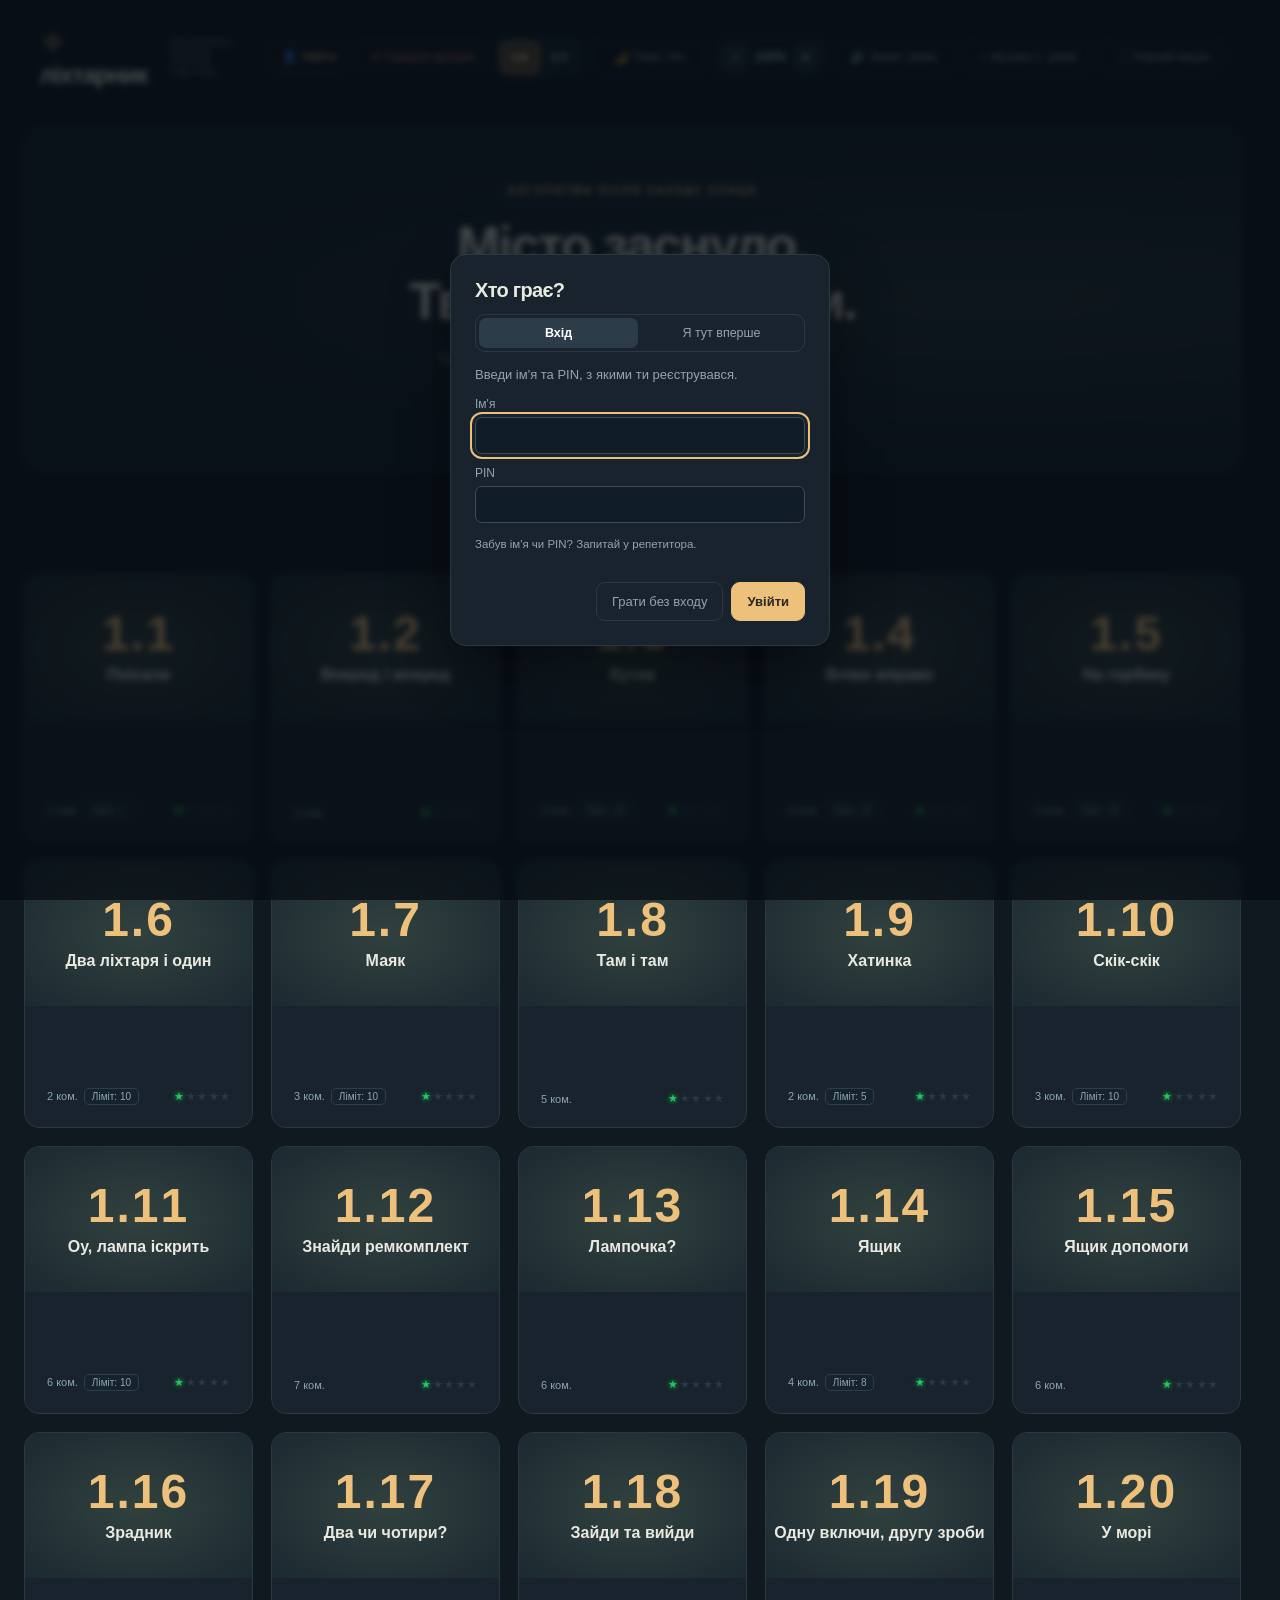
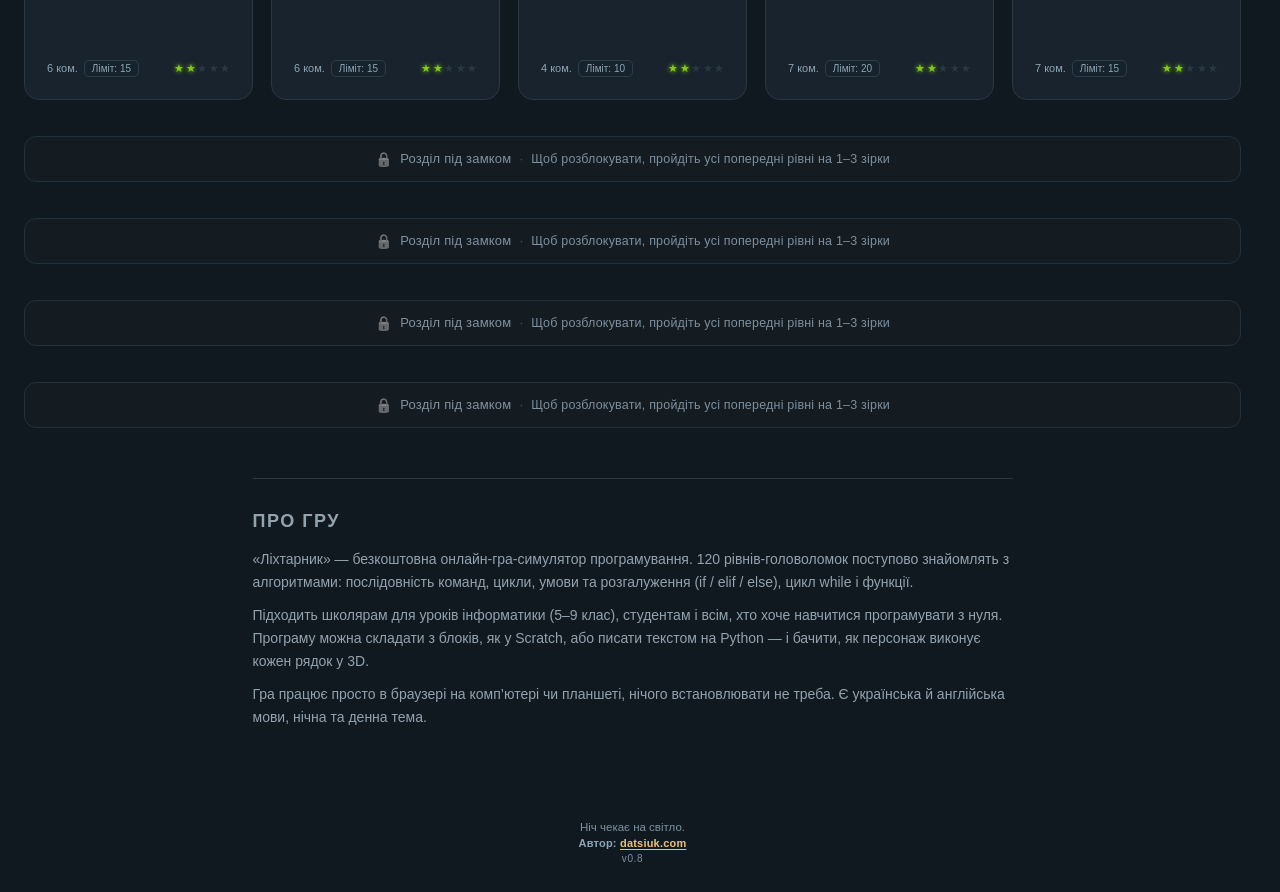
==== commit 340ebe9d: "feat: keep passed levels in the sheet's «Пройдено» column Student sheets get a «Пройдено» column (le" ====
--- a/index.html
+++ b/index.html
@@ -61,48 +61,48 @@
   <link rel="manifest" href="site.webmanifest">
   <!-- Apply the saved day/night theme before anything paints. -->
   <script>try{if(localStorage.getItem('lamplighter-theme')==='light')document.documentElement.setAttribute('data-theme','light')}catch(e){}</script>
-  <link rel="stylesheet" href="style.css?v0.7">
-  <link rel="stylesheet" href="home.css?v0.7">
-  <link rel="stylesheet" href="blocks.css?v0.7">
-  <link rel="stylesheet" href="game.css?v0.7">
+  <link rel="stylesheet" href="style.css?v0.8">
+  <link rel="stylesheet" href="home.css?v0.8">
+  <link rel="stylesheet" href="blocks.css?v0.8">
+  <link rel="stylesheet" href="game.css?v0.8">
   <!-- Versioned module URLs so browsers and the CDN never mix old and new modules. Keep the version in sync with the tags above. -->
   <script type="importmap">
   {
     "imports": {
-      "./game-hints.js": "./game-hints.js?v0.7",
-      "./hint-data.mjs": "./hint-data.mjs?v0.7",
-      "./cloud.mjs": "./cloud.mjs?v0.7",
-      "./home.js": "./home.js?v0.7",
-      "./i18n.mjs": "./i18n.mjs?v0.7",
-      "./logic-run.mjs": "./logic-run.mjs?v0.7",
-      "./logic-validate.mjs": "./logic-validate.mjs?v0.7",
-      "./logic-world.mjs": "./logic-world.mjs?v0.7",
-      "./logic.mjs": "./logic.mjs?v0.7",
-      "./music.js": "./music.js?v0.7",
-      "./program-blocks.js": "./program-blocks.js?v0.7",
-      "./program-dnd.js": "./program-dnd.js?v0.7",
-      "./program-icons.js": "./program-icons.js?v0.7",
-      "./program-python.mjs": "./program-python.mjs?v0.7",
-      "./program.js": "./program.js?v0.7",
-      "./runner.js": "./runner.js?v0.7",
-      "./scene.js": "./scene.js?v0.7",
-      "./student.js": "./student.js?v0.7"
+      "./game-hints.js": "./game-hints.js?v0.8",
+      "./hint-data.mjs": "./hint-data.mjs?v0.8",
+      "./cloud.mjs": "./cloud.mjs?v0.8",
+      "./home.js": "./home.js?v0.8",
+      "./i18n.mjs": "./i18n.mjs?v0.8",
+      "./logic-run.mjs": "./logic-run.mjs?v0.8",
+      "./logic-validate.mjs": "./logic-validate.mjs?v0.8",
+      "./logic-world.mjs": "./logic-world.mjs?v0.8",
+      "./logic.mjs": "./logic.mjs?v0.8",
+      "./music.js": "./music.js?v0.8",
+      "./program-blocks.js": "./program-blocks.js?v0.8",
+      "./program-dnd.js": "./program-dnd.js?v0.8",
+      "./program-icons.js": "./program-icons.js?v0.8",
+      "./program-python.mjs": "./program-python.mjs?v0.8",
+      "./program.js": "./program.js?v0.8",
+      "./runner.js": "./runner.js?v0.8",
+      "./scene.js": "./scene.js?v0.8",
+      "./student.js": "./student.js?v0.8"
     }
   }
   </script>
   <!-- Fetch the home page modules at once instead of discovering them one import at a time.
        The game screen (runner.js, Three.js) loads later, see loadRunner() in app.js. -->
-  <link rel="modulepreload" href="app.js?v0.7">
-  <link rel="modulepreload" href="hint-data.mjs?v0.7">
-  <link rel="modulepreload" href="cloud.mjs?v0.7">
-  <link rel="modulepreload" href="home.js?v0.7">
-  <link rel="modulepreload" href="i18n.mjs?v0.7">
-  <link rel="modulepreload" href="logic-run.mjs?v0.7">
-  <link rel="modulepreload" href="logic-validate.mjs?v0.7">
-  <link rel="modulepreload" href="logic-world.mjs?v0.7">
-  <link rel="modulepreload" href="logic.mjs?v0.7">
-  <link rel="modulepreload" href="music.js?v0.7">
-  <link rel="modulepreload" href="student.js?v0.7">
+  <link rel="modulepreload" href="app.js?v0.8">
+  <link rel="modulepreload" href="hint-data.mjs?v0.8">
+  <link rel="modulepreload" href="cloud.mjs?v0.8">
+  <link rel="modulepreload" href="home.js?v0.8">
+  <link rel="modulepreload" href="i18n.mjs?v0.8">
+  <link rel="modulepreload" href="logic-run.mjs?v0.8">
+  <link rel="modulepreload" href="logic-validate.mjs?v0.8">
+  <link rel="modulepreload" href="logic-world.mjs?v0.8">
+  <link rel="modulepreload" href="logic.mjs?v0.8">
+  <link rel="modulepreload" href="music.js?v0.8">
+  <link rel="modulepreload" href="student.js?v0.8">
 </head>
 <body>
   <header>
@@ -219,6 +219,6 @@
     };
   })();
   </script>
-  <script type="module" src="app.js?v0.7"></script>
+  <script type="module" src="app.js?v0.8"></script>
 </body>
 </html>
--- a/style.css
+++ b/style.css
@@ -1,4 +1,4 @@
-:root{font-family:Inter,"Segoe UI",Arial,sans-serif;color:#e9e9df;background:#101820;font-synthesis:none;color-scheme:dark;--muted:#93a3ae;--gold:#edc17c;--line:#2a3843;--panel:#18232d}html{scrollbar-gutter:stable}*{box-sizing:border-box}body{margin:0;min-height:100vh;display:flex;flex-direction:column}button,input,select,textarea{font:inherit}button,a,input,select,textarea{touch-action:manipulation}button{cursor:pointer}a{color:inherit;text-decoration:none}button{color:inherit;border:1px solid var(--line);background:#21303a;padding:11px 15px;border-radius:9px;font-size:13px}button:hover{background:#30414b}button:disabled{opacity:.4;cursor:default}button:focus-visible,a:focus-visible,input:focus-visible,select:focus-visible,textarea:focus-visible{outline:2px solid var(--gold);outline-offset:3px}header{width:100%;max-width:1440px;margin:0 auto;padding:24px 40px;display:flex;align-items:center;gap:24px;box-sizing:border-box}.brand{font-size:24px;font-weight:700;letter-spacing:-1px}.brand-icon{color:var(--gold);font-size:31px;margin-right:7px}.header-note{font-size:9px;letter-spacing:2px;color:var(--muted);margin-left:auto}.quiet{background:transparent;color:var(--muted)}main{flex:1;width:100%;max-width:1360px;margin:14px auto;padding:0 24px;box-sizing:border-box}footer{margin-top:auto;color:#687d8b;text-align:center;font-size:11px;padding:28px}h1,h2,h3,p{margin-top:0}h1{font-size:52px;line-height:1.08;letter-spacing:-2px;font-weight:650}h2{font-size:27px;letter-spacing:-.7px}h3{font-size:18px}p{line-height:1.65;color:var(--muted);font-size:14px}.eyebrow{font-size:10px;letter-spacing:2.5px;color:var(--gold);font-weight:650}.hero{display:grid;grid-template-columns:1fr 1fr;min-height:340px;align-items:center;border:1px solid var(--line);border-radius:20px;overflow:hidden;background:radial-gradient(ellipse at 80% 50%,#26343a,#15212b 65%);margin-bottom:36px}.hero-copy{padding:42px}.hero h1{margin:19px 0}.hero p{max-width:390px;margin:0}.hero-art{height:340px;position:relative}.section-top{display:flex;align-items:center;justify-content:space-between;gap:16px;margin:24px 0 18px}.section-top h2{margin:0}.section-top span{font-size:12px;color:var(--muted)}.level-grid{display:grid;grid-template-columns:repeat(3,1fr);gap:18px}.level-card{background:var(--panel);border:1px solid var(--line);border-radius:15px;overflow:hidden;transition:transform .2s,border-color .2s}.level-card:hover{transform:translateY(-3px);border-color:#a88d63}.card-art{height:145px;display:flex;align-items:center;justify-content:center;background:radial-gradient(ellipse,#31413e,#1b2931);position:relative}.mini-map{display:grid;gap:4px;transform:rotateX(48deg) rotateZ(-38deg);width:105px;height:105px}.mini-cell{background:#51656b;border-radius:2px;border-bottom:3px solid #30434b}.mini-cell.lamp{background:#e6bc72;box-shadow:0 0 15px #e6bc7266}.mini-cell.tree{background:#264d41}.mini-cell.hole{opacity:0}.badge{position:absolute;top:14px;left:16px;font-size:10px;color:#d4bd91;letter-spacing:1px}.completed{position:absolute;right:14px;top:14px;font-size:10px;color:#a3d2ac}.card-body{padding:22px}.card-body h3{margin-bottom:8px}.card-body p{font-size:12px;min-height:40px}.card-bottom{display:flex;justify-content:space-between;align-items:center;color:var(--gold);font-size:12px}.card-bottom span:first-child{color:var(--muted);font-size:10px}.game-top{display:flex;justify-content:space-between;align-items:center;margin:8px 0 20px;gap:12px}.back{color:var(--muted);font-size:13px}.game-layout{display:grid;grid-template-columns:minmax(0,1fr) 350px;gap:18px}.world{border:1px solid var(--line);border-radius:18px;overflow:hidden;background:#14212b;min-width:0;display:flex;flex-direction:column}.world-heading{padding:27px 30px 0}.world-heading h2{margin:10px 0}.world-heading p{margin-bottom:0}.scene{min-height:440px;position:relative;flex:1}.scene canvas,.hero-art canvas{display:block;width:100%;height:100%;position:absolute;inset:0}.world-bottom{display:flex;align-items:center;justify-content:space-between;gap:12px;padding:18px 27px;font-size:12px;color:var(--muted)}.lamp-count{color:var(--gold)}aside,.panel{border:1px solid var(--line);border-radius:18px;background:var(--panel);padding:24px}.section-label{display:flex;justify-content:space-between;align-items:center;font-size:14px;font-weight:600}.help{font-size:11px;margin:8px 0 15px}.palette{display:grid;grid-template-columns:1fr 1fr;gap:7px;margin-bottom:25px}.command{display:flex;align-items:center;gap:8px;padding:10px 9px;text-align:left;background:#23343e;font-size:11px}.command .icon{font-size:20px;color:var(--gold);width:20px;text-align:center}.count{font-size:11px;font-weight:400;color:var(--muted)}.program{min-height:170px;max-height:400px;overflow:auto;border:1px dashed #46535a;border-radius:10px;padding:9px;background:#121d26;margin-top:12px}.program:empty:before,.loop-body:empty:before{content:'Перетягни команду сюди';display:block;text-align:center;font-size:11px;color:#788e9d;padding:35px 4px}.block{border:1px solid #38505a;border-radius:7px;background:#243640;margin:5px 0;padding:7px;font-size:12px}.block-head{display:flex;align-items:center;gap:8px;cursor:grab}.block-head>span:first-child{color:var(--gold);font-size:18px}.block-head .block-remove{margin-left:auto;background:transparent;border:0;padding:0 4px;font-size:18px;color:#9aaeb8}.block select{width:51px;padding:3px}.block.active{border-color:var(--gold);box-shadow:0 0 0 1px var(--gold)}.loop{background:#2f3040;border-color:#57516a}.loop-body{min-height:65px;margin:8px 0 0 10px;padding:4px 6px;border-left:2px solid #9480b2}.loop-body.selected{background:#414151;outline:1px dashed #9480b2}.loop-hint{font-size:10px;color:#b5a7ca;display:block;padding-top:7px;cursor:pointer}.controls{display:flex;gap:8px;margin-top:18px}.primary{background:var(--gold);border-color:var(--gold);color:#292821;font-weight:650}.primary:hover{background:#f6d69d}#run{flex:1}.status{padding:12px 0 0;font-size:12px;min-height:55px;margin:0}.status.error{color:#efa29a}.status.success{color:#b1d9a0}.win{padding:18px;border:1px solid #6e8b5b;border-radius:10px;background:#26372f;margin-top:15px}.win p{color:#c4dab7;margin:0 0 12px}.rules{margin-top:16px;color:var(--muted);font-size:11px;line-height:1.8}.rules summary{cursor:pointer;color:#c6d2d8}.loading{padding:60px;text-align:center}.admin-layout{display:grid;grid-template-columns:300px 1fr;gap:18px}.admin-title{margin-bottom:24px}.admin-title h1{font-size:32px;margin-bottom:8px}.admin-fields{display:flex;flex-direction:column;gap:14px}.field{display:flex;flex-direction:column;gap:7px;font-size:12px;color:#aebbc4}input,select,textarea{background:#111d26;border:1px solid #3a4c58;border-radius:7px;padding:9px;color:#e4e8e7;min-width:0}textarea{resize:vertical;min-height:65px}.two-fields{display:grid;grid-template-columns:1fr 1fr;gap:10px}.check-list{display:grid;gap:9px;margin-top:8px}.check-list label{font-size:12px;color:#c1ccd2;display:flex;align-items:center;gap:8px}input[type=checkbox]{accent-color:#edc17c}.toolbar{display:flex;gap:7px;flex-wrap:wrap;margin-bottom:16px}.toolbar button.selected{border-color:var(--gold);background:#4a4236;color:#ffe1a7}.edit-grid{display:grid;gap:5px;max-width:580px;margin:20px auto;user-select:none;touch-action:none}.edit-cell{padding:0;aspect-ratio:1;min-width:0;border-radius:6px;border:1px solid #566b78;background:#304754;display:flex;flex-direction:column;align-items:center;justify-content:center;gap:2px;font-size:clamp(10px,2vw,18px)}.edit-cell small{font-size:10px;color:#a5b8c3}.edit-cell.hole{background:#101922;border:1px dashed #34424c;color:#52636e}.editor-main{min-width:0}.editor-main .scene{height:490px;min-height:300px}.admin-actions{display:flex;gap:8px;flex-wrap:wrap;margin-top:20px}.notice{font-size:12px;padding:12px 16px;background:#24343f;border-radius:9px;color:#bed0dc;margin-bottom:20px}.dirty{color:var(--gold);font-size:11px}.editor-legend{font-size:11px;line-height:1.8;color:var(--muted)}[hidden]{display:none!important}@media(min-width:1500px){.scene{min-height:540px}}@media(max-width:1000px){.game-layout{grid-template-columns:minmax(0,1fr) 310px}.hero h1{font-size:42px}.level-grid{grid-template-columns:repeat(2,1fr)}.header-note{display:none}}@media(max-width:740px){header{padding:20px;gap:10px}.brand{font-size:20px}main{padding:0 14px}.hero{grid-template-columns:1fr}.hero-copy{padding:28px}.hero h1{font-size:38px}.hero-art{height:240px}.game-layout,.admin-layout{grid-template-columns:1fr}.scene{min-height:340px}.world-heading{padding:22px 22px 0}.level-grid{grid-template-columns:1fr 1fr;gap:10px}.card-body{padding:15px}.card-art{height:125px}.card-body h3{font-size:16px}.card-body p{min-height:65px}.admin-layout>.panel{order:0}.program{max-height:none}.game-top{flex-wrap:wrap}.editor-main .scene{height:340px}.header-note{display:none}}@media(prefers-reduced-motion:reduce){*{scroll-behavior:auto!important;transition:none!important}}
+:root{font-family:Inter,"Segoe UI",Arial,sans-serif;color:#e9e9df;background:#101820;font-synthesis:none;color-scheme:dark;--muted:#93a3ae;--gold:#edc17c;--line:#2a3843;--panel:#18232d}html{scrollbar-gutter:stable}*{box-sizing:border-box}body{margin:0;min-height:100vh;display:flex;flex-direction:column}button,input,select,textarea{font:inherit}button,a,input,select,textarea{touch-action:manipulation}button{cursor:pointer}a{color:inherit;text-decoration:none}button{color:inherit;border:1px solid var(--line);background:#21303a;padding:11px 15px;border-radius:9px;font-size:13px}button:hover{background:#30414b}button:disabled{opacity:.4;cursor:default}button:focus-visible,a:focus-visible,input:focus-visible,select:focus-visible,textarea:focus-visible{outline:2px solid var(--gold);outline-offset:3px}header{width:100%;max-width:1440px;margin:0 auto;padding:24px 40px;display:flex;align-items:center;gap:24px;box-sizing:border-box}.brand{font-size:24px;font-weight:700;letter-spacing:-1px}.brand-icon{color:var(--gold);font-size:31px;margin-right:7px}.header-note{font-size:9px;letter-spacing:2px;color:var(--muted);margin-left:auto}.quiet{background:transparent;color:var(--muted)}main{flex:1;width:100%;max-width:1360px;margin:14px auto;padding:0 24px;box-sizing:border-box}footer{margin-top:auto;color:#7d91a0;text-align:center;font-size:11px;padding:28px}h1,h2,h3,p{margin-top:0}h1{font-size:52px;line-height:1.08;letter-spacing:-2px;font-weight:650}h2{font-size:27px;letter-spacing:-.7px}h3{font-size:18px}p{line-height:1.65;color:var(--muted);font-size:14px}.eyebrow{font-size:10px;letter-spacing:2.5px;color:var(--gold);font-weight:650}.hero{display:grid;grid-template-columns:1fr 1fr;min-height:340px;align-items:center;border:1px solid var(--line);border-radius:20px;overflow:hidden;background:radial-gradient(ellipse at 80% 50%,#26343a,#15212b 65%);margin-bottom:36px}.hero-copy{padding:42px}.hero h1{margin:19px 0}.hero p{max-width:390px;margin:0}.hero-art{height:340px;position:relative}.section-top{display:flex;align-items:center;justify-content:space-between;gap:16px;margin:24px 0 18px}.section-top h2{margin:0}.section-top span{font-size:12px;color:var(--muted)}.level-grid{display:grid;grid-template-columns:repeat(3,1fr);gap:18px}.level-card{background:var(--panel);border:1px solid var(--line);border-radius:15px;overflow:hidden;transition:transform .2s,border-color .2s}.level-card:hover{transform:translateY(-3px);border-color:#a88d63}.card-art{height:145px;display:flex;align-items:center;justify-content:center;background:radial-gradient(ellipse,#31413e,#1b2931);position:relative}.mini-map{display:grid;gap:4px;transform:rotateX(48deg) rotateZ(-38deg);width:105px;height:105px}.mini-cell{background:#51656b;border-radius:2px;border-bottom:3px solid #30434b}.mini-cell.lamp{background:#e6bc72;box-shadow:0 0 15px #e6bc7266}.mini-cell.tree{background:#264d41}.mini-cell.hole{opacity:0}.badge{position:absolute;top:14px;left:16px;font-size:10px;color:#d4bd91;letter-spacing:1px}.completed{position:absolute;right:14px;top:14px;font-size:10px;color:#a3d2ac}.card-body{padding:22px}.card-body h3{margin-bottom:8px}.card-body p{font-size:12px;min-height:40px}.card-bottom{display:flex;justify-content:space-between;align-items:center;color:var(--gold);font-size:12px}.card-bottom span:first-child{color:var(--muted);font-size:10px}.game-top{display:flex;justify-content:space-between;align-items:center;margin:8px 0 20px;gap:12px}.back{color:var(--muted);font-size:13px}.game-layout{display:grid;grid-template-columns:minmax(0,1fr) 350px;gap:18px}.world{border:1px solid var(--line);border-radius:18px;overflow:hidden;background:#14212b;min-width:0;display:flex;flex-direction:column}.world-heading{padding:27px 30px 0}.world-heading h2{margin:10px 0}.world-heading p{margin-bottom:0}.scene{min-height:440px;position:relative;flex:1}.scene canvas,.hero-art canvas{display:block;width:100%;height:100%;position:absolute;inset:0}.world-bottom{display:flex;align-items:center;justify-content:space-between;gap:12px;padding:18px 27px;font-size:12px;color:var(--muted)}.lamp-count{color:var(--gold)}aside,.panel{border:1px solid var(--line);border-radius:18px;background:var(--panel);padding:24px}.section-label{display:flex;justify-content:space-between;align-items:center;font-size:14px;font-weight:600}.help{font-size:11px;margin:8px 0 15px}.palette{display:grid;grid-template-columns:1fr 1fr;gap:7px;margin-bottom:25px}.command{display:flex;align-items:center;gap:8px;padding:10px 9px;text-align:left;background:#23343e;font-size:11px}.command .icon{font-size:20px;color:var(--gold);width:20px;text-align:center}.count{font-size:11px;font-weight:400;color:var(--muted)}.program{min-height:170px;max-height:400px;overflow:auto;border:1px dashed #46535a;border-radius:10px;padding:9px;background:#121d26;margin-top:12px}.program:empty:before,.loop-body:empty:before{content:'Перетягни команду сюди';display:block;text-align:center;font-size:11px;color:#788e9d;padding:35px 4px}.block{border:1px solid #38505a;border-radius:7px;background:#243640;margin:5px 0;padding:7px;font-size:12px}.block-head{display:flex;align-items:center;gap:8px;cursor:grab}.block-head>span:first-child{color:var(--gold);font-size:18px}.block-head .block-remove{margin-left:auto;background:transparent;border:0;padding:0 4px;font-size:18px;color:#9aaeb8}.block select{width:51px;padding:3px}.block.active{border-color:var(--gold);box-shadow:0 0 0 1px var(--gold)}.loop{background:#2f3040;border-color:#57516a}.loop-body{min-height:65px;margin:8px 0 0 10px;padding:4px 6px;border-left:2px solid #9480b2}.loop-body.selected{background:#414151;outline:1px dashed #9480b2}.loop-hint{font-size:10px;color:#b5a7ca;display:block;padding-top:7px;cursor:pointer}.controls{display:flex;gap:8px;margin-top:18px}.primary{background:var(--gold);border-color:var(--gold);color:#292821;font-weight:650}.primary:hover{background:#f6d69d}#run{flex:1}.status{padding:12px 0 0;font-size:12px;min-height:55px;margin:0}.status.error{color:#efa29a}.status.success{color:#b1d9a0}.win{padding:18px;border:1px solid #6e8b5b;border-radius:10px;background:#26372f;margin-top:15px}.win p{color:#c4dab7;margin:0 0 12px}.rules{margin-top:16px;color:var(--muted);font-size:11px;line-height:1.8}.rules summary{cursor:pointer;color:#c6d2d8}.loading{padding:60px;text-align:center}.admin-layout{display:grid;grid-template-columns:300px 1fr;gap:18px}.admin-title{margin-bottom:24px}.admin-title h1{font-size:32px;margin-bottom:8px}.admin-fields{display:flex;flex-direction:column;gap:14px}.field{display:flex;flex-direction:column;gap:7px;font-size:12px;color:#aebbc4}input,select,textarea{background:#111d26;border:1px solid #3a4c58;border-radius:7px;padding:9px;color:#e4e8e7;min-width:0}textarea{resize:vertical;min-height:65px}.two-fields{display:grid;grid-template-columns:1fr 1fr;gap:10px}.check-list{display:grid;gap:9px;margin-top:8px}.check-list label{font-size:12px;color:#c1ccd2;display:flex;align-items:center;gap:8px}input[type=checkbox]{accent-color:#edc17c}.toolbar{display:flex;gap:7px;flex-wrap:wrap;margin-bottom:16px}.toolbar button.selected{border-color:var(--gold);background:#4a4236;color:#ffe1a7}.edit-grid{display:grid;gap:5px;max-width:580px;margin:20px auto;user-select:none;touch-action:none}.edit-cell{padding:0;aspect-ratio:1;min-width:0;border-radius:6px;border:1px solid #566b78;background:#304754;display:flex;flex-direction:column;align-items:center;justify-content:center;gap:2px;font-size:clamp(10px,2vw,18px)}.edit-cell small{font-size:10px;color:#a5b8c3}.edit-cell.hole{background:#101922;border:1px dashed #34424c;color:#52636e}.editor-main{min-width:0}.editor-main .scene{height:490px;min-height:300px}.admin-actions{display:flex;gap:8px;flex-wrap:wrap;margin-top:20px}.notice{font-size:12px;padding:12px 16px;background:#24343f;border-radius:9px;color:#bed0dc;margin-bottom:20px}.dirty{color:var(--gold);font-size:11px}.editor-legend{font-size:11px;line-height:1.8;color:var(--muted)}[hidden]{display:none!important}@media(min-width:1500px){.scene{min-height:540px}}@media(max-width:1000px){.game-layout{grid-template-columns:minmax(0,1fr) 310px}.hero h1{font-size:42px}.level-grid{grid-template-columns:repeat(2,1fr)}.header-note{display:none}}@media(max-width:740px){header{padding:20px;gap:10px}.brand{font-size:20px}main{padding:0 14px}.hero{grid-template-columns:1fr}.hero-copy{padding:28px}.hero h1{font-size:38px}.hero-art{height:240px}.game-layout,.admin-layout{grid-template-columns:1fr}.scene{min-height:340px}.world-heading{padding:22px 22px 0}.level-grid{grid-template-columns:1fr 1fr;gap:10px}.card-body{padding:15px}.card-art{height:125px}.card-body h3{font-size:16px}.card-body p{min-height:65px}.admin-layout>.panel{order:0}.program{max-height:none}.game-top{flex-wrap:wrap}.editor-main .scene{height:340px}.header-note{display:none}}@media(prefers-reduced-motion:reduce){*{scroll-behavior:auto!important;transition:none!important}}
 
 /* Game: scene above a horizontal command workbench. */
 .game-layout{grid-template-columns:minmax(0,1fr);gap:16px}.game-layout .world-heading{padding:20px 26px 0}.game-layout .world-heading h2{margin:7px 0}.game-layout .scene{min-height:280px;height:clamp(280px,38vh,430px);flex:none}.game-layout .world-bottom{padding:12px 26px}.program-panel{min-width:0;padding:22px 26px}.program-panel .palette{display:flex;gap:9px;overflow-x:auto;padding:3px 2px 12px;margin:0 0 15px}.program-panel .command{flex:0 0 auto;padding:12px 15px;gap:10px;min-height:48px;cursor:grab;font-size:12px;border-color:#3b505c;border-bottom-width:3px}.program-panel .command:active{cursor:grabbing}.command-grip{color:#718996;font-size:17px;margin-left:8px}.program-panel .program{display:flex;flex-wrap:wrap;align-content:flex-start;align-items:flex-start;gap:10px;padding:16px;min-height:125px;max-height:none;overflow:visible;border:1px dashed #4b6371;background:linear-gradient(135deg,#111e28,#16242d);transition:border-color .15s,background .15s}.program-panel .program:empty:before{content:'＋ Перетягни сюди першу команду';width:100%;padding:31px 5px;color:#819bab;font-size:12px}.program-panel .block{flex:0 0 auto;margin:0;min-width:145px;max-width:100%;padding:11px;border-radius:9px;box-shadow:0 3px 0 #0d1921;border-color:#415d6a}.program-panel .block-head{gap:10px;min-height:25px;white-space:nowrap}.block-number{font-size:9px;color:#829aa6;margin-left:6px}.program-panel .block-head .block-remove{margin-left:auto;width:20px}.program-panel .loop{min-width:100%;width:fit-content;max-width:none;flex:0 1 auto;padding:12px;background:#292d3d;border-color:#655d82}.program-panel .loop>.block-head{gap:9px}.program-panel .loop>.block-head select{margin-left:auto}.program-panel .loop-body{display:flex;flex-wrap:wrap;align-items:flex-start;align-content:flex-start;gap:8px;margin:10px 0 0;padding:12px;min-height:84px;min-width:calc(100% - 10px);width:fit-content;max-width:none;border:1px dashed #70628c;border-radius:8px;background:#171f2d}.program-panel .loop-body:empty:before{width:100%;padding:19px 10px;content:'＋ Команди всередині циклу';color:#aaa0bd}.program-panel .loop-body .block{min-width:130px;font-size:11px;padding:8px}.program-panel .loop-hint{padding:8px 0 0;font-size:10px;border:0}.program-panel .controls{justify-content:flex-end;margin-top:12px}.program-panel #run{flex:0 1 180px}.program-panel .status{min-height:36px}.program-panel .rules{margin-top:8px}.drag-source{opacity:.35!important}.program.receiving{border-color:#cba46a;background:#1e2c31}.program.receiving::after,.program.receiving:not(:empty)::after{display:none!important}.program-panel .drop-target{border-color:#f0c77e;box-shadow:inset 0 0 0 1px #edc17c33}.insertion-preview{display:flex;flex:0 0 auto;align-items:center;gap:10px;min-width:165px;max-width:100%;min-height:42px;height:42px;padding:9px 13px;background:#edc17c18;border:2px dashed #edc17c;border-radius:9px;color:#f4d49f;pointer-events:none;box-shadow:0 0 18px #edc17c0c;font-size:12px;box-sizing:border-box}.insertion-preview small{display:block;font-size:9px;color:#bfa77f;margin-top:3px}.preview-icon{font-size:22px}.insertion-preview.loop-preview{min-width:250px;min-height:42px;height:42px;border-color:#b4a1d8;background:#b4a1d818;color:#d3c3f0}.program-panel .block.active{border-color:var(--gold);box-shadow:0 0 0 2px #edc17c55,0 3px 0 #0d1921}@media(max-width:740px){.program-panel{padding:17px}.program-panel .palette{margin-bottom:12px}.program-panel .command{padding:10px;font-size:11px}.program-panel .program{padding:11px;gap:8px}.program-panel .block{min-width:125px;font-size:11px;padding:8px}.program-panel .block-head{gap:6px}.program-panel .loop{min-width:0;width:100%}.program-panel .loop-body{min-width:0;width:100%;padding:8px}.game-layout .scene{min-height:260px;height:300px}.game-layout .world-bottom{font-size:10px;gap:8px}.program-panel .insertion-preview{min-width:135px}.program-panel .loop-body .block{min-width:0}.program-panel .controls{justify-content:stretch}.program-panel #run{flex:1}}
@@ -20,7 +20,7 @@
 }
 
 [data-theme="light"] footer {
-  color: #7b8e9d;
+  color: #5c6f7e;
   background: transparent;
 }
 footer {
@@ -44,7 +44,6 @@
 .footer-version {
   font-size: 10px;
   letter-spacing: 0.6px;
-  opacity: 0.7;
   font-variant-numeric: tabular-nums;
 }
 .footer-developer a,
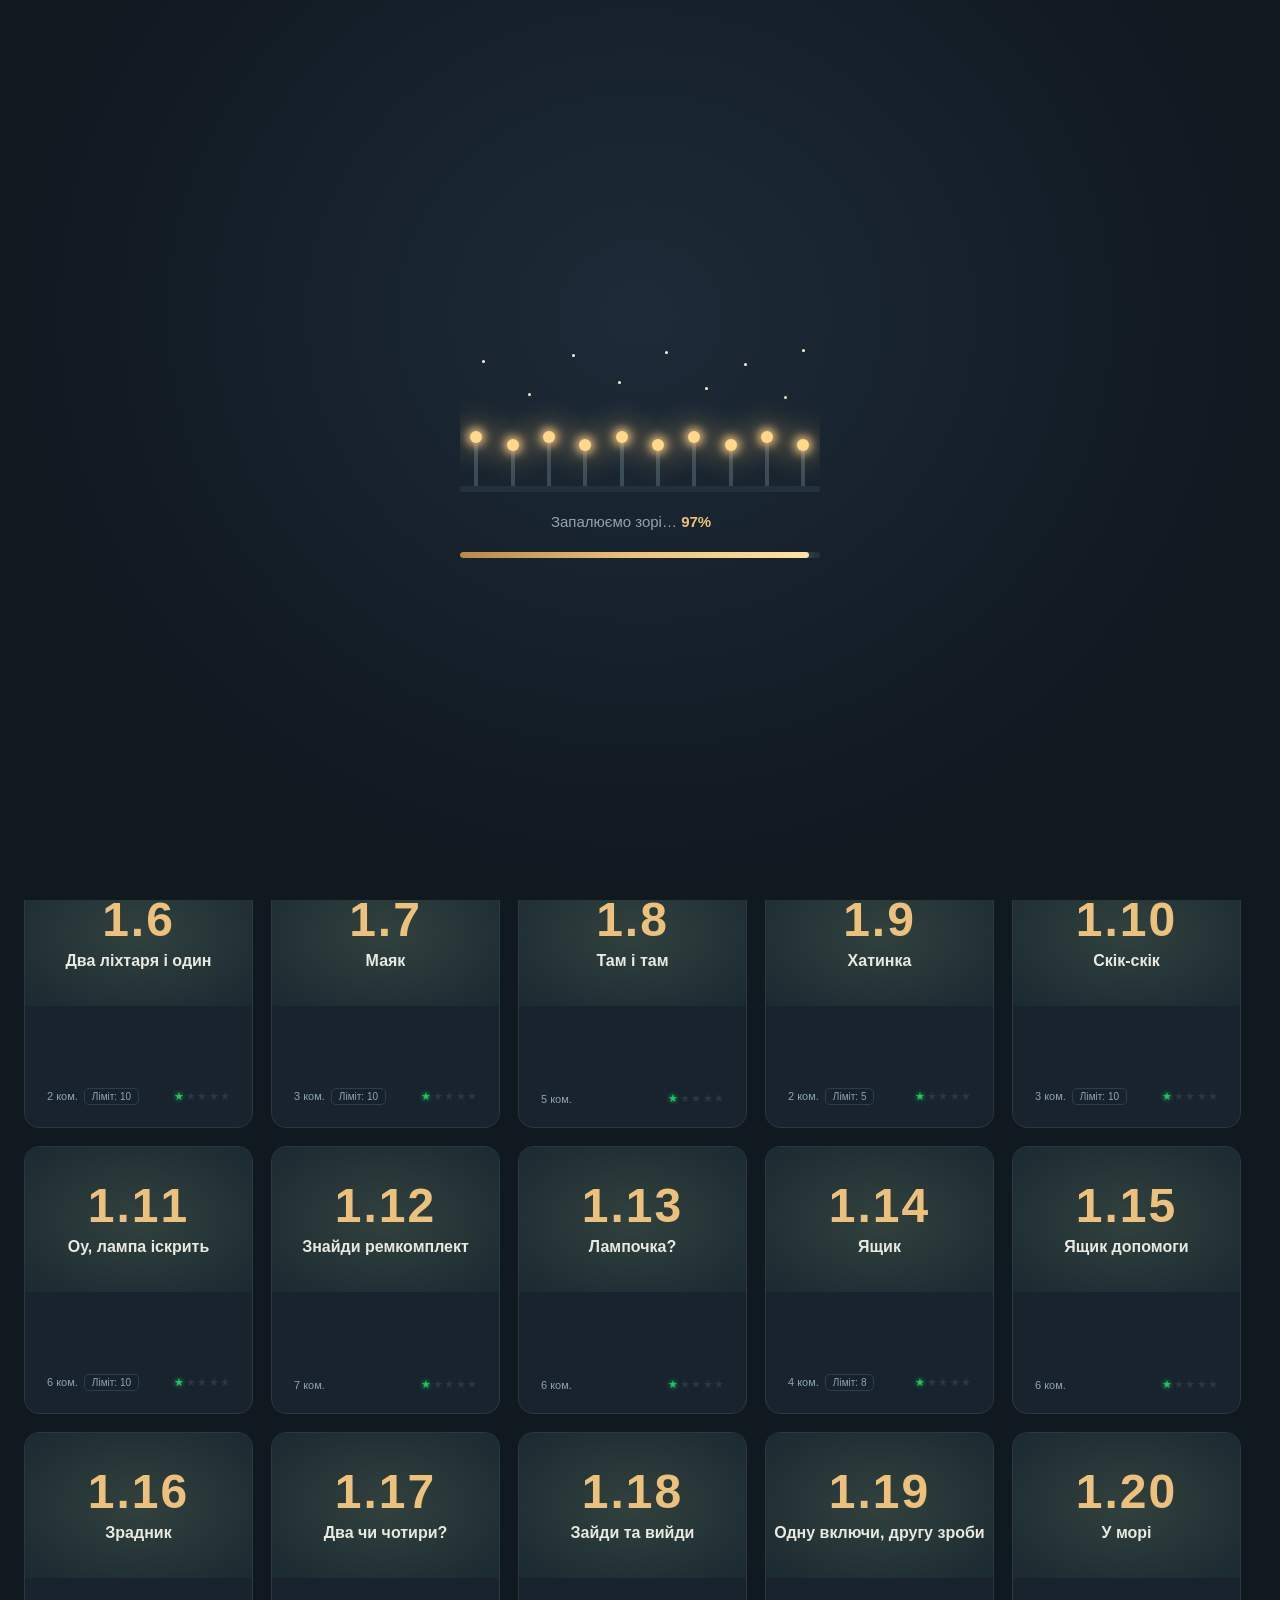
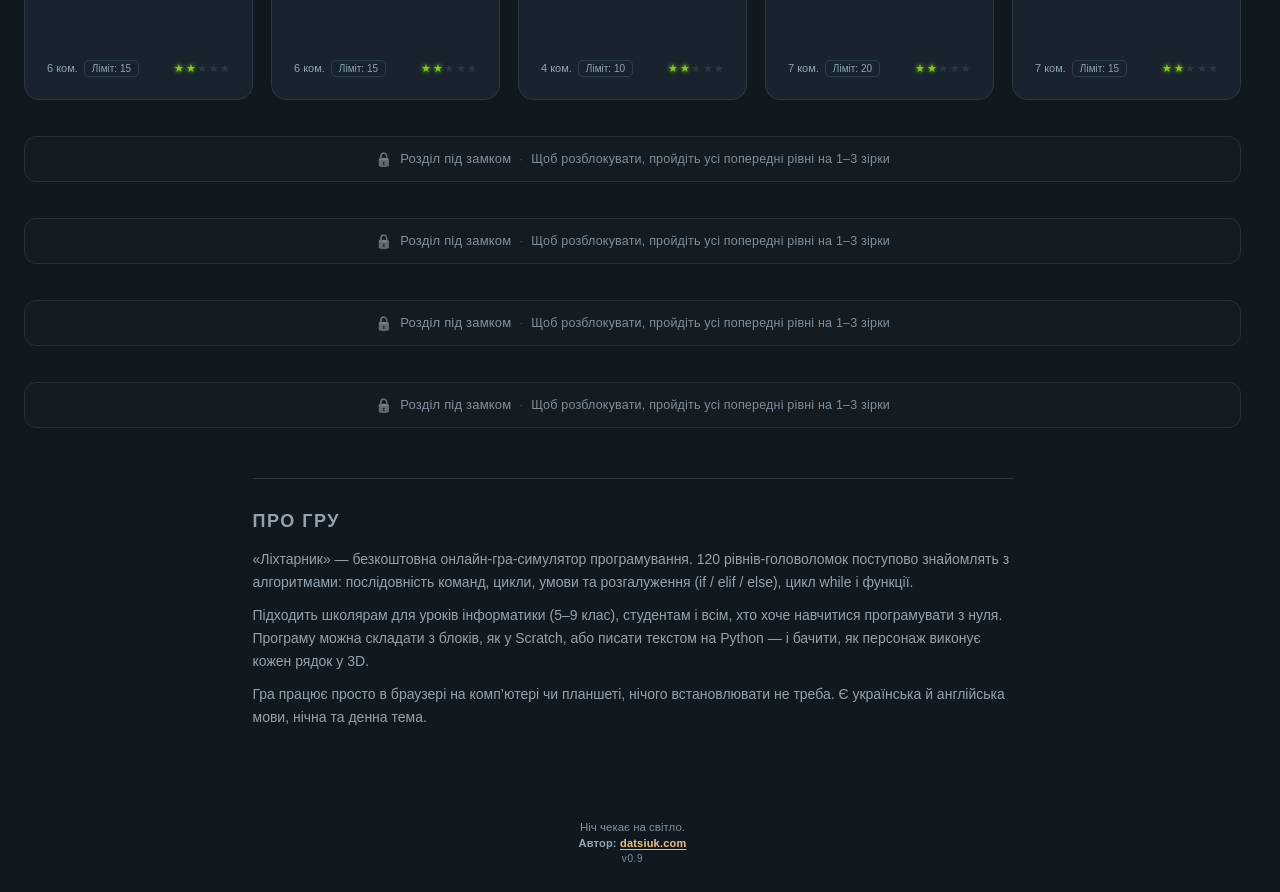
==== commit e9dc74ff: "feat: anonymous wins and daily visits in the tutor's sheet Without signing in, the first win on each" ====
--- a/index.html
+++ b/index.html
@@ -61,48 +61,48 @@
   <link rel="manifest" href="site.webmanifest">
   <!-- Apply the saved day/night theme before anything paints. -->
   <script>try{if(localStorage.getItem('lamplighter-theme')==='light')document.documentElement.setAttribute('data-theme','light')}catch(e){}</script>
-  <link rel="stylesheet" href="style.css?v0.8">
-  <link rel="stylesheet" href="home.css?v0.8">
-  <link rel="stylesheet" href="blocks.css?v0.8">
-  <link rel="stylesheet" href="game.css?v0.8">
+  <link rel="stylesheet" href="style.css?v0.9">
+  <link rel="stylesheet" href="home.css?v0.9">
+  <link rel="stylesheet" href="blocks.css?v0.9">
+  <link rel="stylesheet" href="game.css?v0.9">
   <!-- Versioned module URLs so browsers and the CDN never mix old and new modules. Keep the version in sync with the tags above. -->
   <script type="importmap">
   {
     "imports": {
-      "./game-hints.js": "./game-hints.js?v0.8",
-      "./hint-data.mjs": "./hint-data.mjs?v0.8",
-      "./cloud.mjs": "./cloud.mjs?v0.8",
-      "./home.js": "./home.js?v0.8",
-      "./i18n.mjs": "./i18n.mjs?v0.8",
-      "./logic-run.mjs": "./logic-run.mjs?v0.8",
-      "./logic-validate.mjs": "./logic-validate.mjs?v0.8",
-      "./logic-world.mjs": "./logic-world.mjs?v0.8",
-      "./logic.mjs": "./logic.mjs?v0.8",
-      "./music.js": "./music.js?v0.8",
-      "./program-blocks.js": "./program-blocks.js?v0.8",
-      "./program-dnd.js": "./program-dnd.js?v0.8",
-      "./program-icons.js": "./program-icons.js?v0.8",
-      "./program-python.mjs": "./program-python.mjs?v0.8",
-      "./program.js": "./program.js?v0.8",
-      "./runner.js": "./runner.js?v0.8",
-      "./scene.js": "./scene.js?v0.8",
-      "./student.js": "./student.js?v0.8"
+      "./game-hints.js": "./game-hints.js?v0.9",
+      "./hint-data.mjs": "./hint-data.mjs?v0.9",
+      "./cloud.mjs": "./cloud.mjs?v0.9",
+      "./home.js": "./home.js?v0.9",
+      "./i18n.mjs": "./i18n.mjs?v0.9",
+      "./logic-run.mjs": "./logic-run.mjs?v0.9",
+      "./logic-validate.mjs": "./logic-validate.mjs?v0.9",
+      "./logic-world.mjs": "./logic-world.mjs?v0.9",
+      "./logic.mjs": "./logic.mjs?v0.9",
+      "./music.js": "./music.js?v0.9",
+      "./program-blocks.js": "./program-blocks.js?v0.9",
+      "./program-dnd.js": "./program-dnd.js?v0.9",
+      "./program-icons.js": "./program-icons.js?v0.9",
+      "./program-python.mjs": "./program-python.mjs?v0.9",
+      "./program.js": "./program.js?v0.9",
+      "./runner.js": "./runner.js?v0.9",
+      "./scene.js": "./scene.js?v0.9",
+      "./student.js": "./student.js?v0.9"
     }
   }
   </script>
   <!-- Fetch the home page modules at once instead of discovering them one import at a time.
        The game screen (runner.js, Three.js) loads later, see loadRunner() in app.js. -->
-  <link rel="modulepreload" href="app.js?v0.8">
-  <link rel="modulepreload" href="hint-data.mjs?v0.8">
-  <link rel="modulepreload" href="cloud.mjs?v0.8">
-  <link rel="modulepreload" href="home.js?v0.8">
-  <link rel="modulepreload" href="i18n.mjs?v0.8">
-  <link rel="modulepreload" href="logic-run.mjs?v0.8">
-  <link rel="modulepreload" href="logic-validate.mjs?v0.8">
-  <link rel="modulepreload" href="logic-world.mjs?v0.8">
-  <link rel="modulepreload" href="logic.mjs?v0.8">
-  <link rel="modulepreload" href="music.js?v0.8">
-  <link rel="modulepreload" href="student.js?v0.8">
+  <link rel="modulepreload" href="app.js?v0.9">
+  <link rel="modulepreload" href="hint-data.mjs?v0.9">
+  <link rel="modulepreload" href="cloud.mjs?v0.9">
+  <link rel="modulepreload" href="home.js?v0.9">
+  <link rel="modulepreload" href="i18n.mjs?v0.9">
+  <link rel="modulepreload" href="logic-run.mjs?v0.9">
+  <link rel="modulepreload" href="logic-validate.mjs?v0.9">
+  <link rel="modulepreload" href="logic-world.mjs?v0.9">
+  <link rel="modulepreload" href="logic.mjs?v0.9">
+  <link rel="modulepreload" href="music.js?v0.9">
+  <link rel="modulepreload" href="student.js?v0.9">
 </head>
 <body>
   <header>
@@ -219,6 +219,6 @@
     };
   })();
   </script>
-  <script type="module" src="app.js?v0.8"></script>
+  <script type="module" src="app.js?v0.9"></script>
 </body>
 </html>
